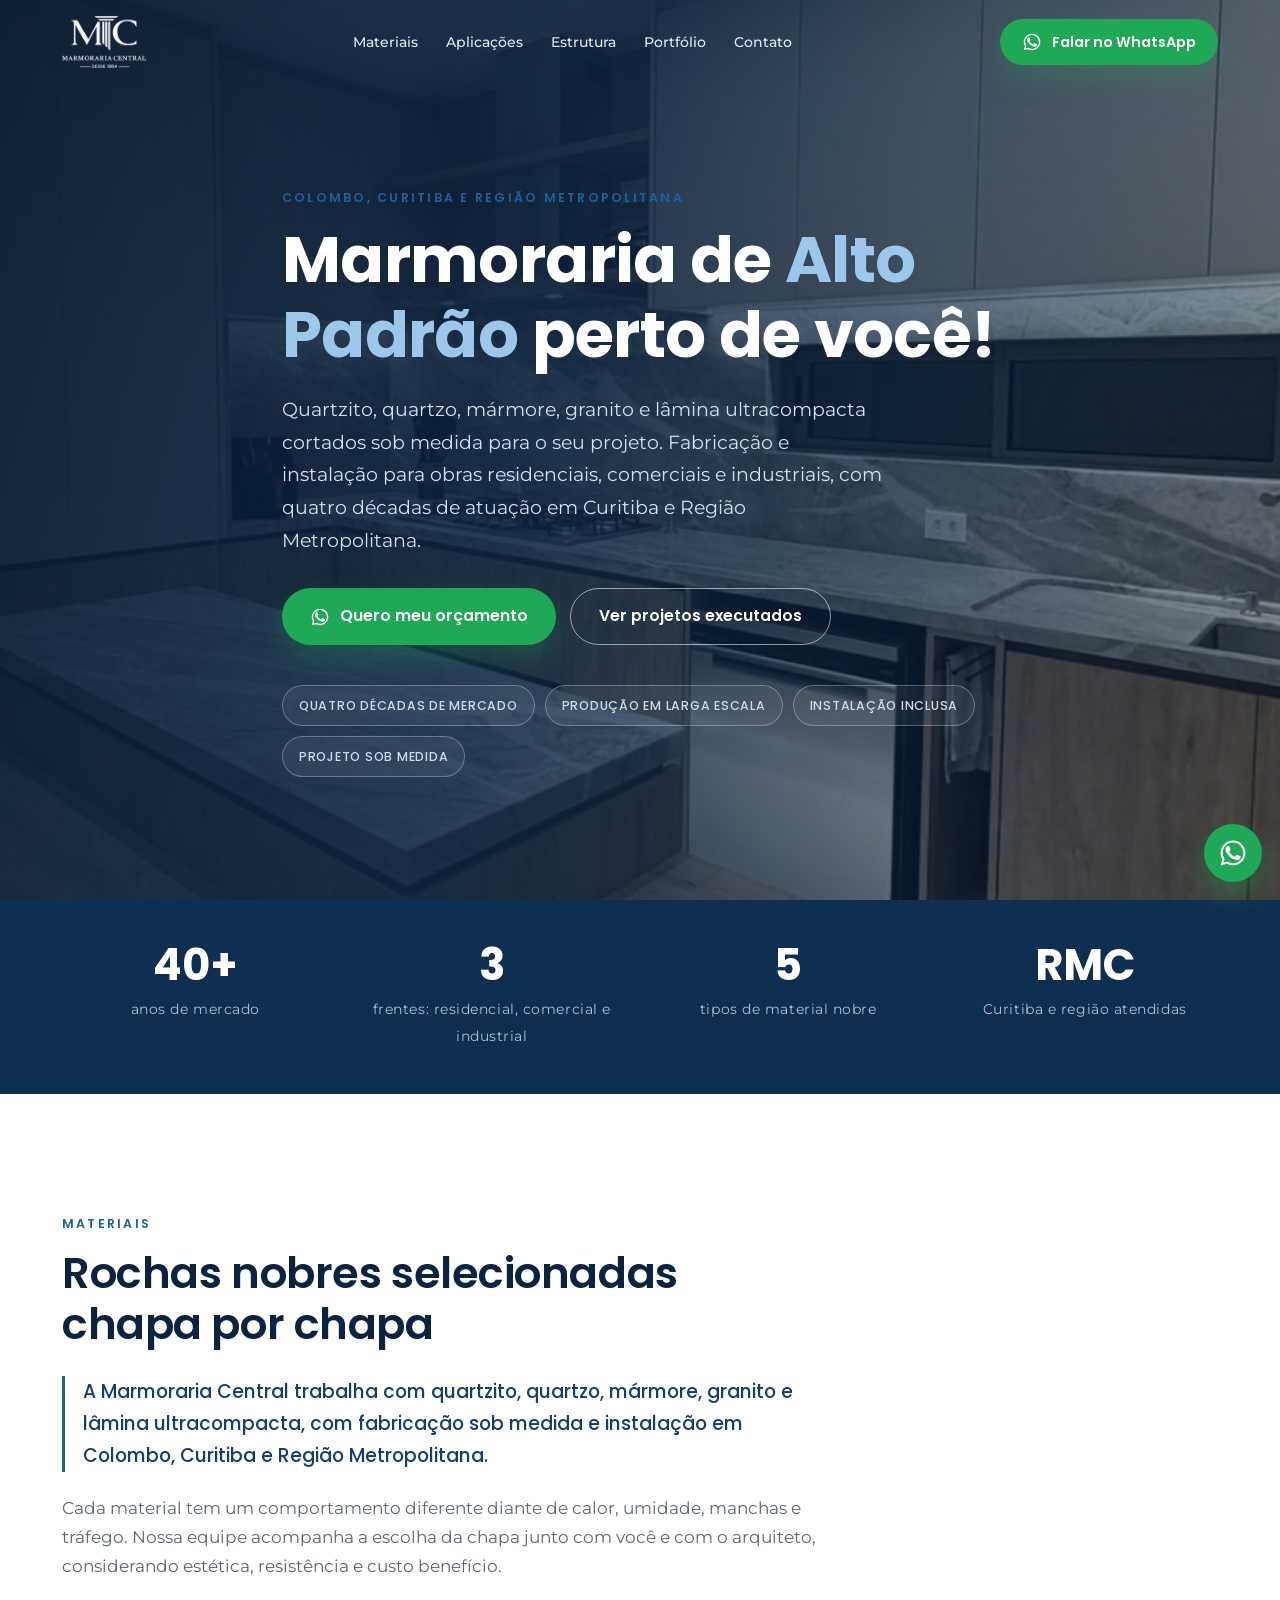
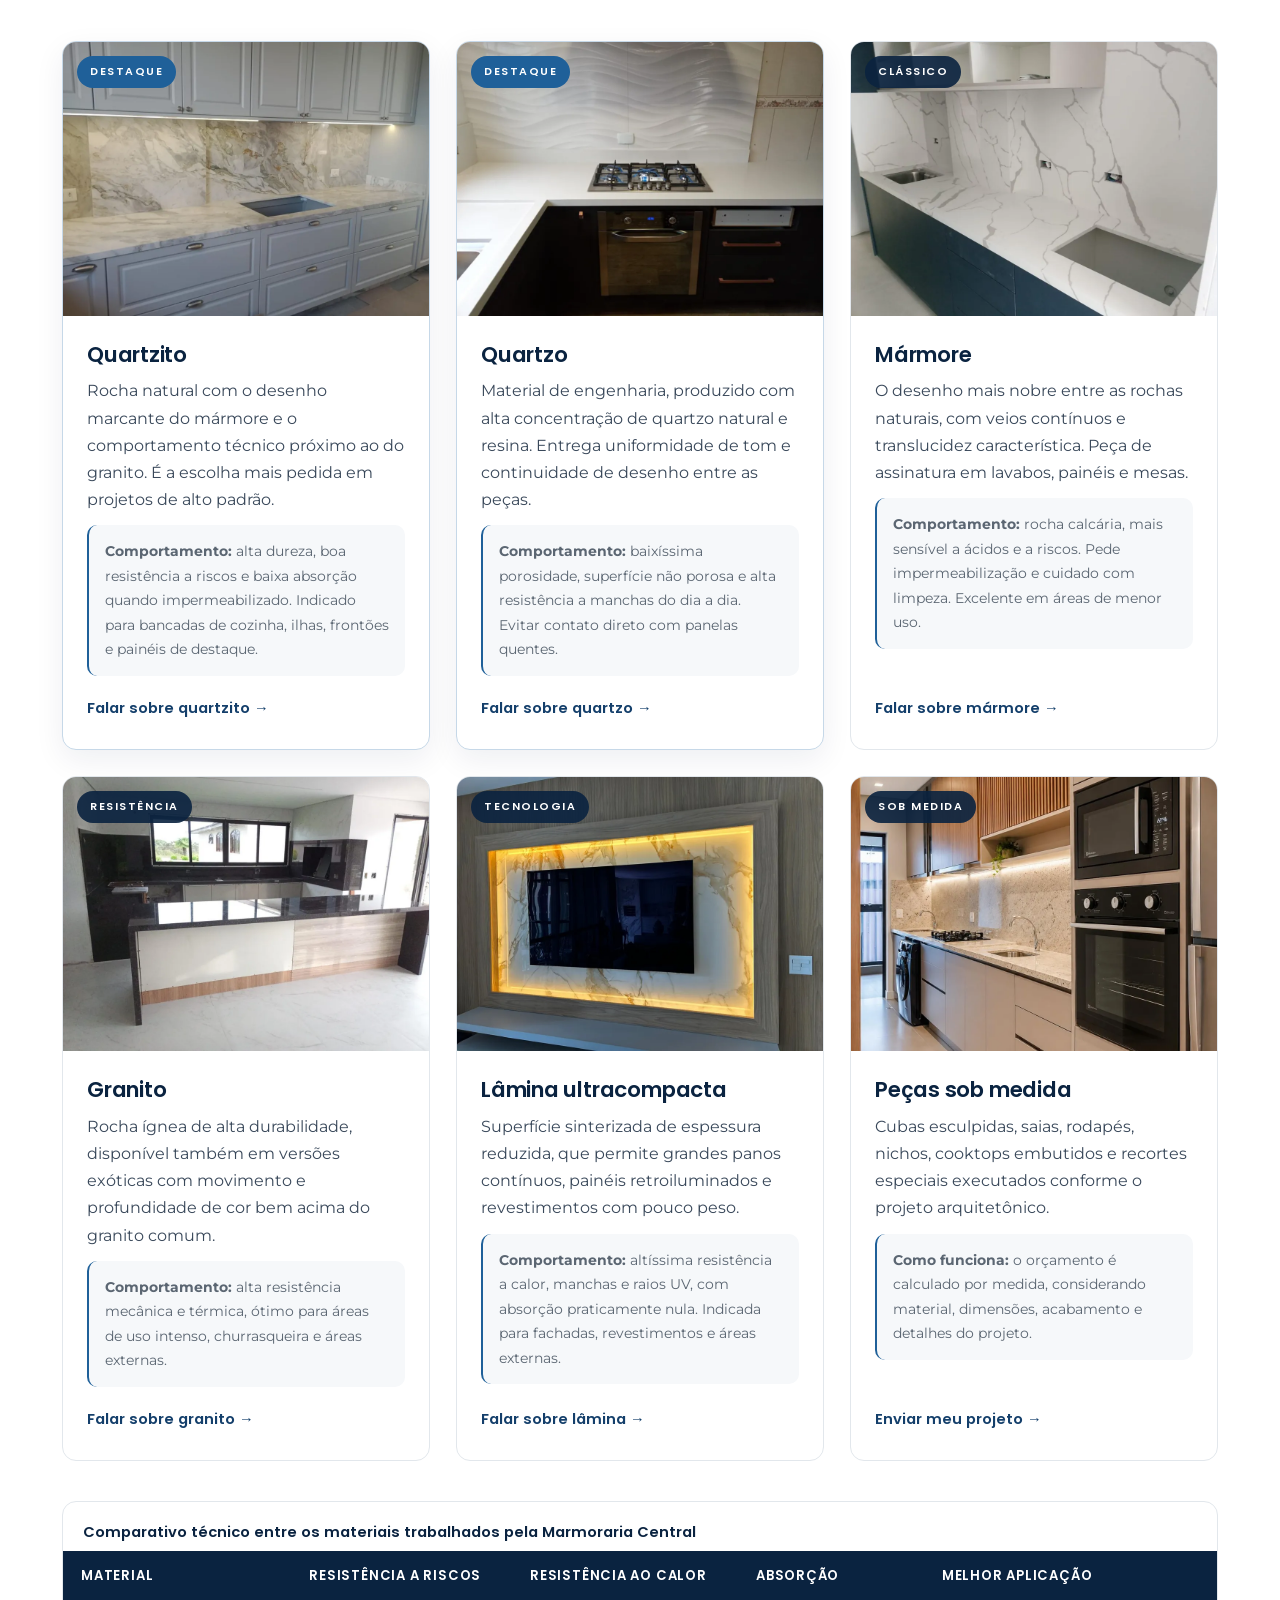
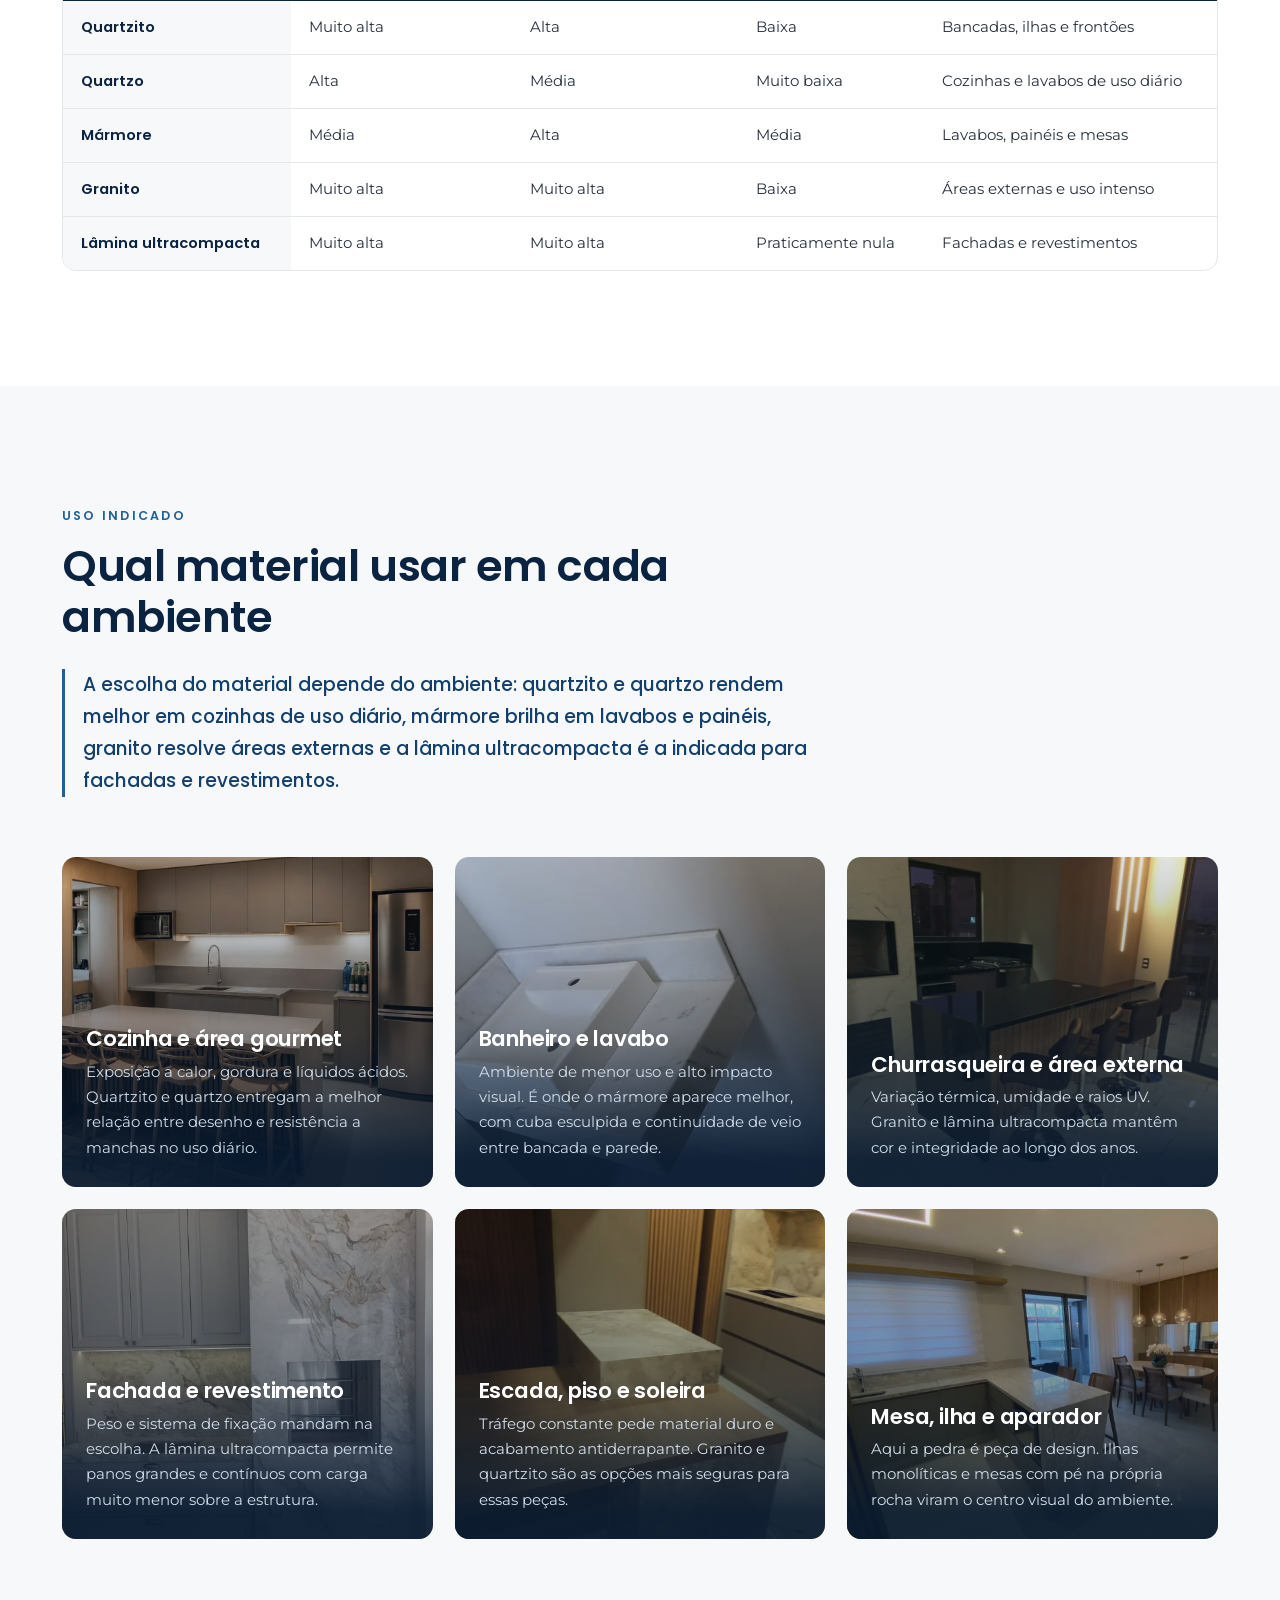
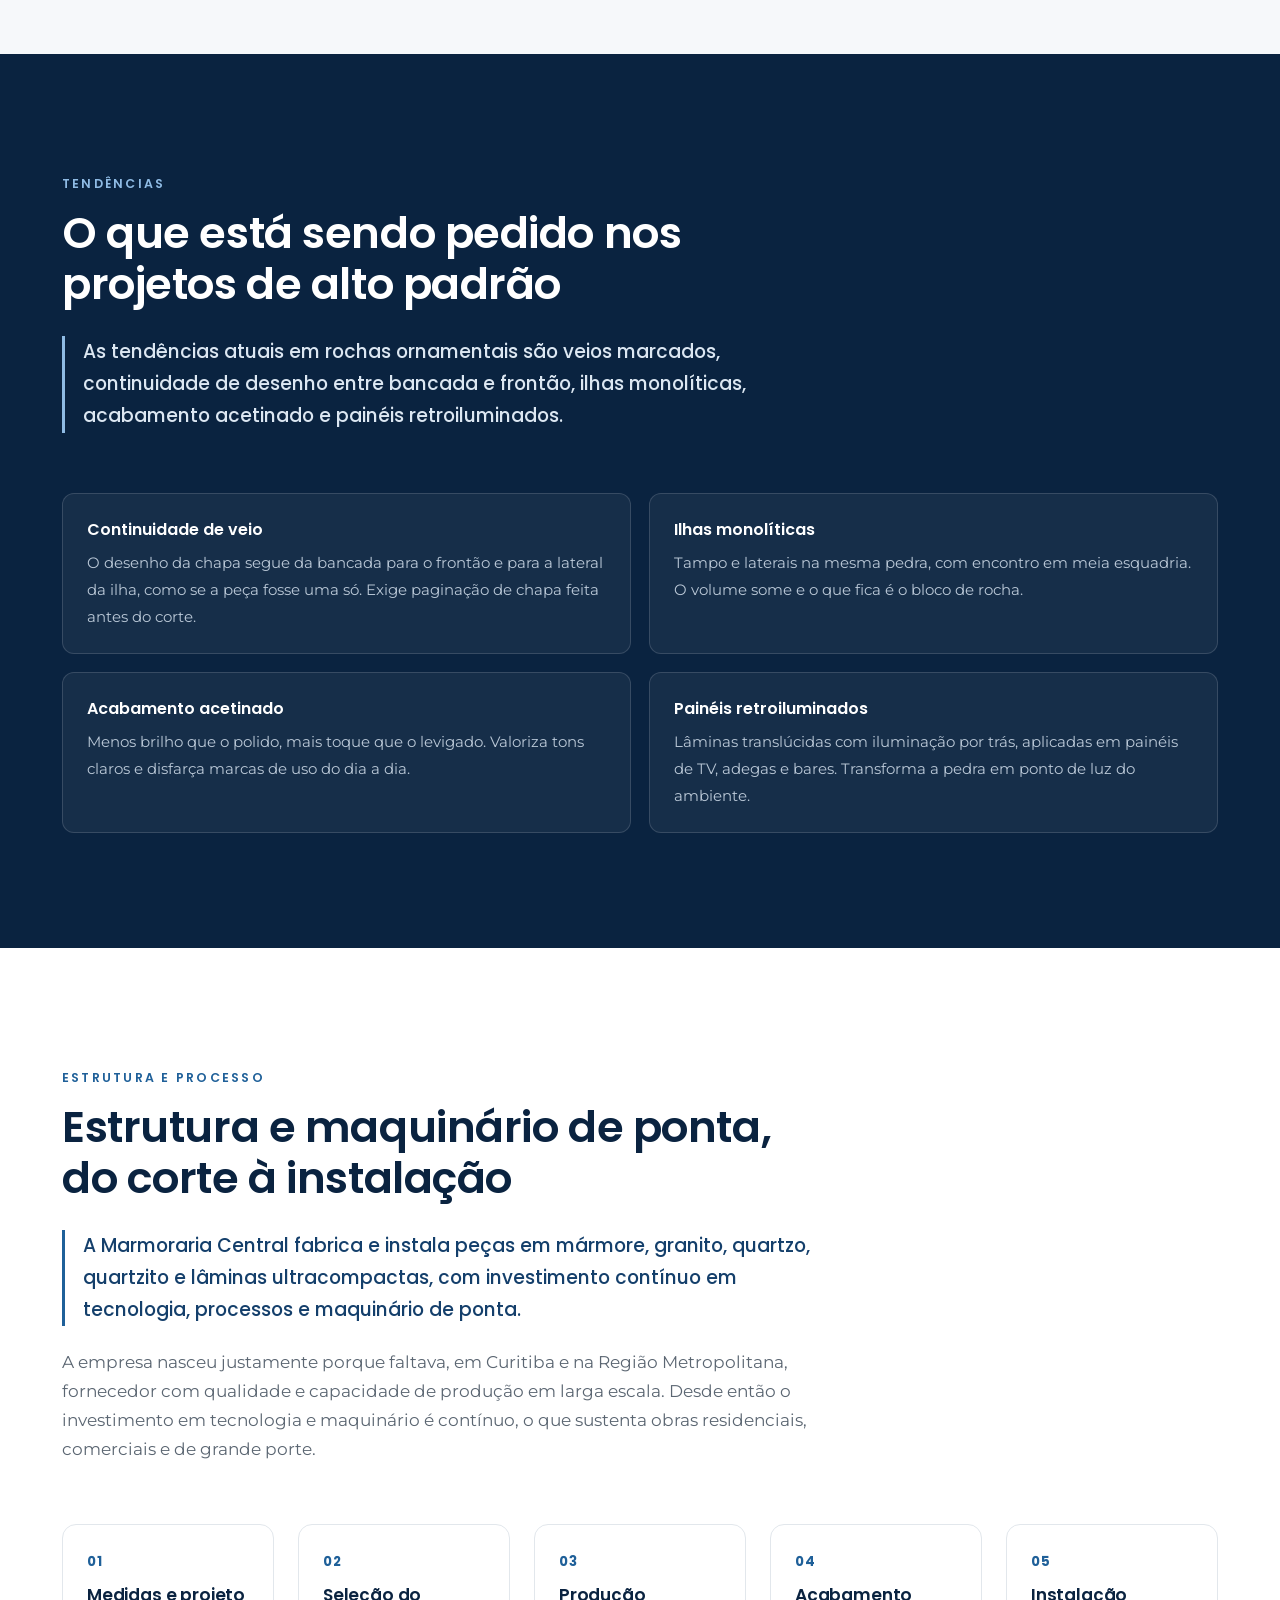
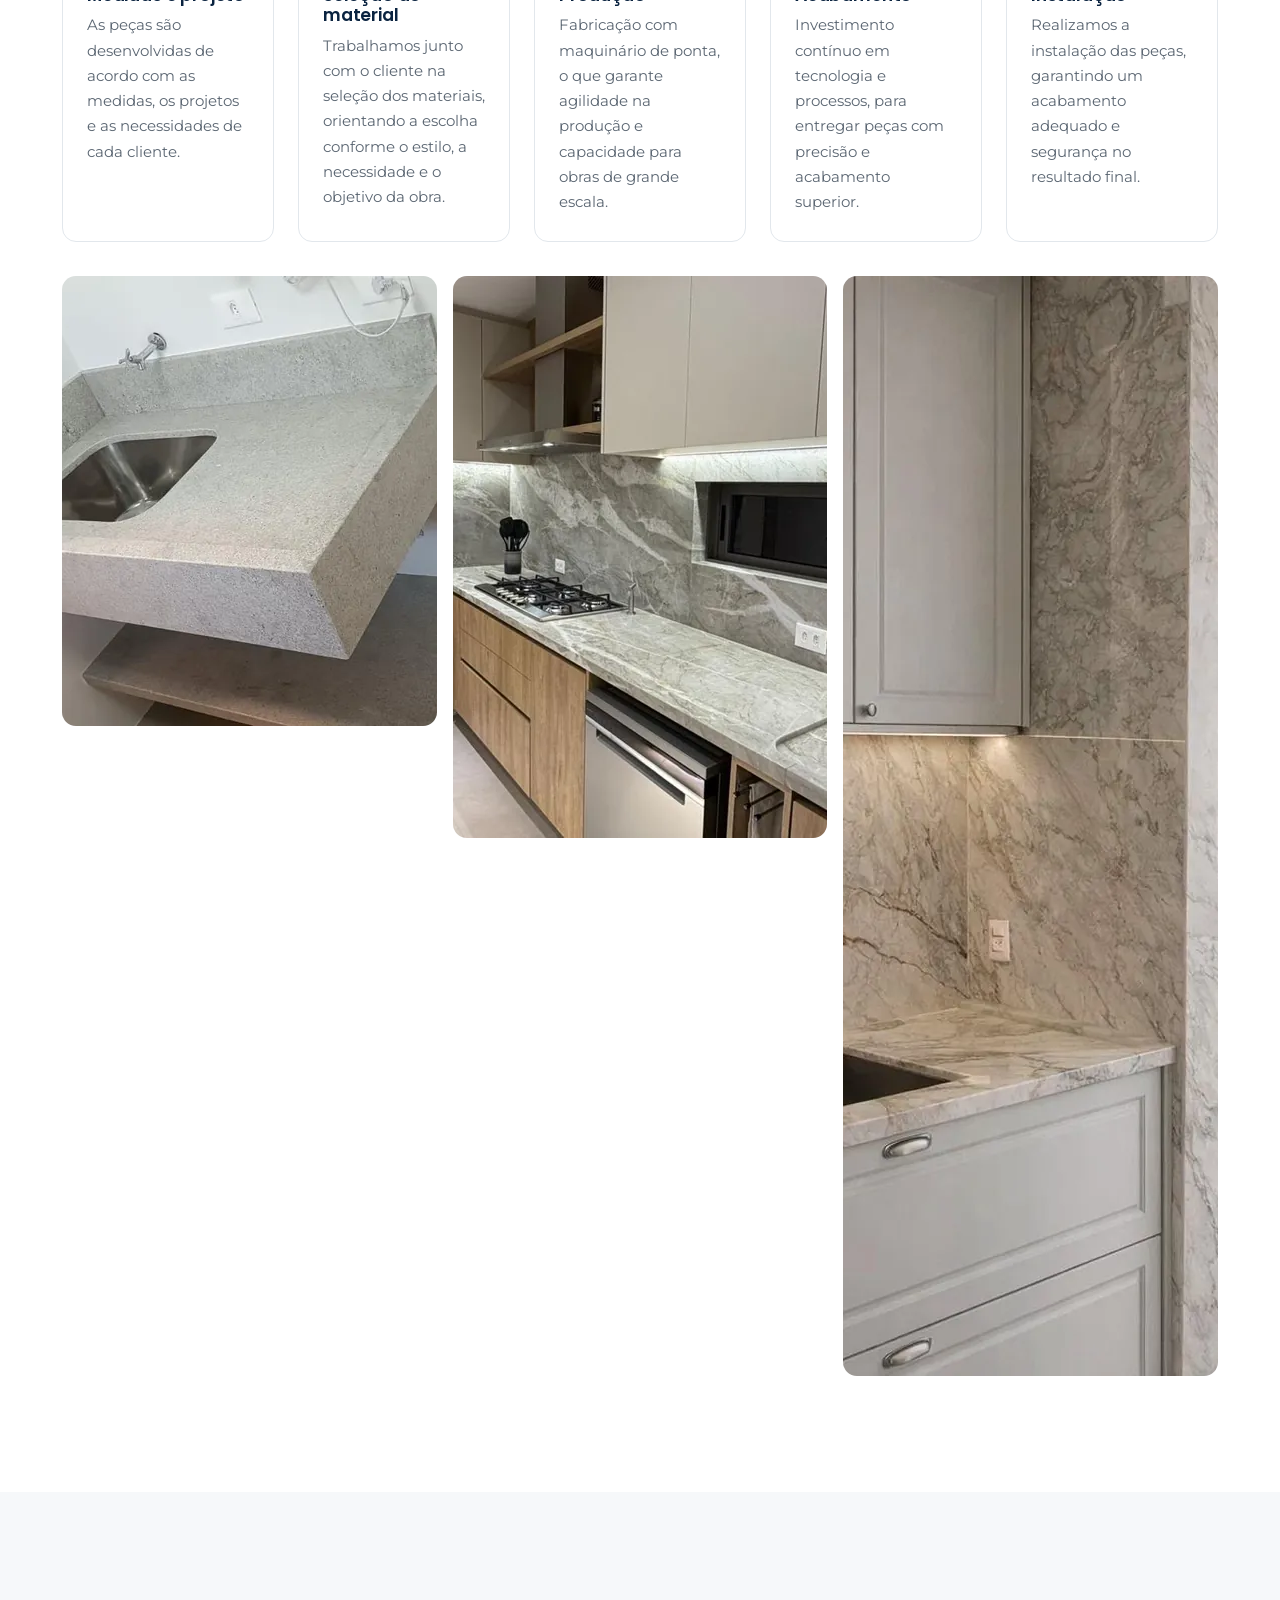
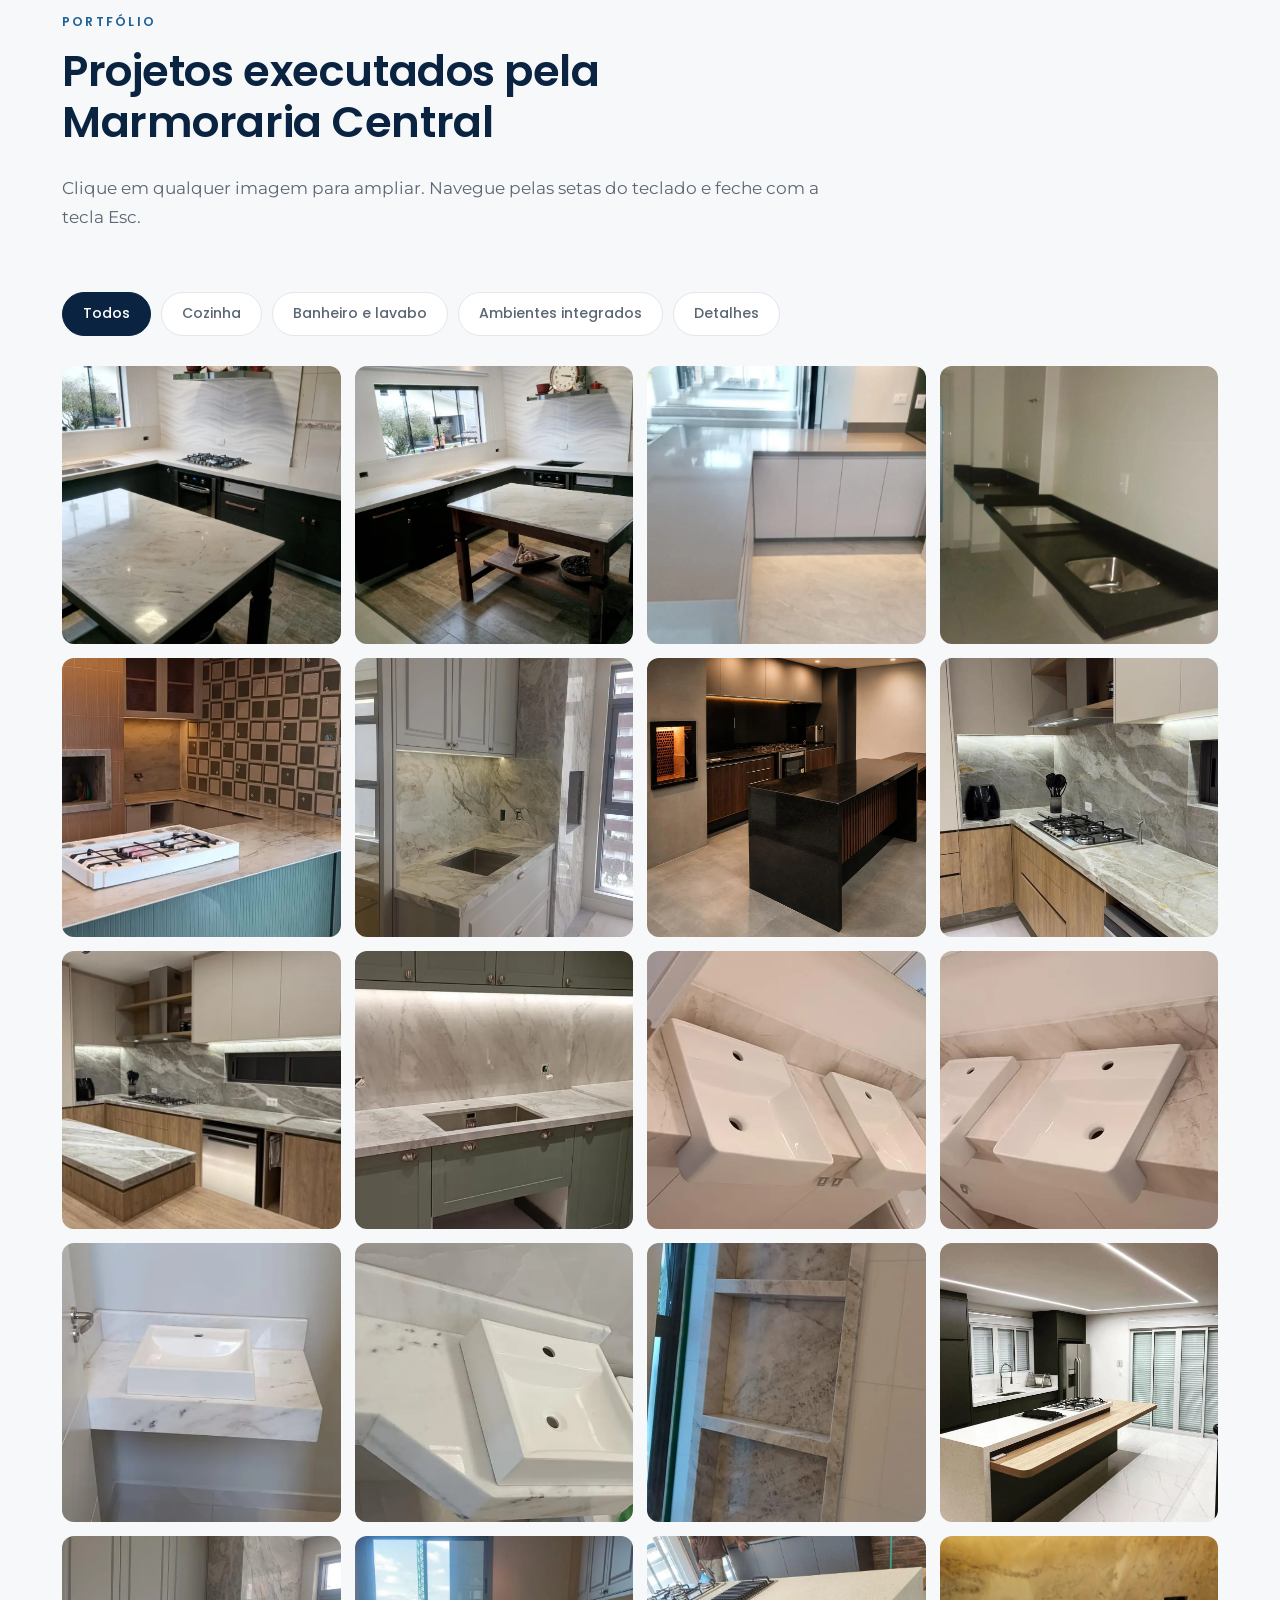
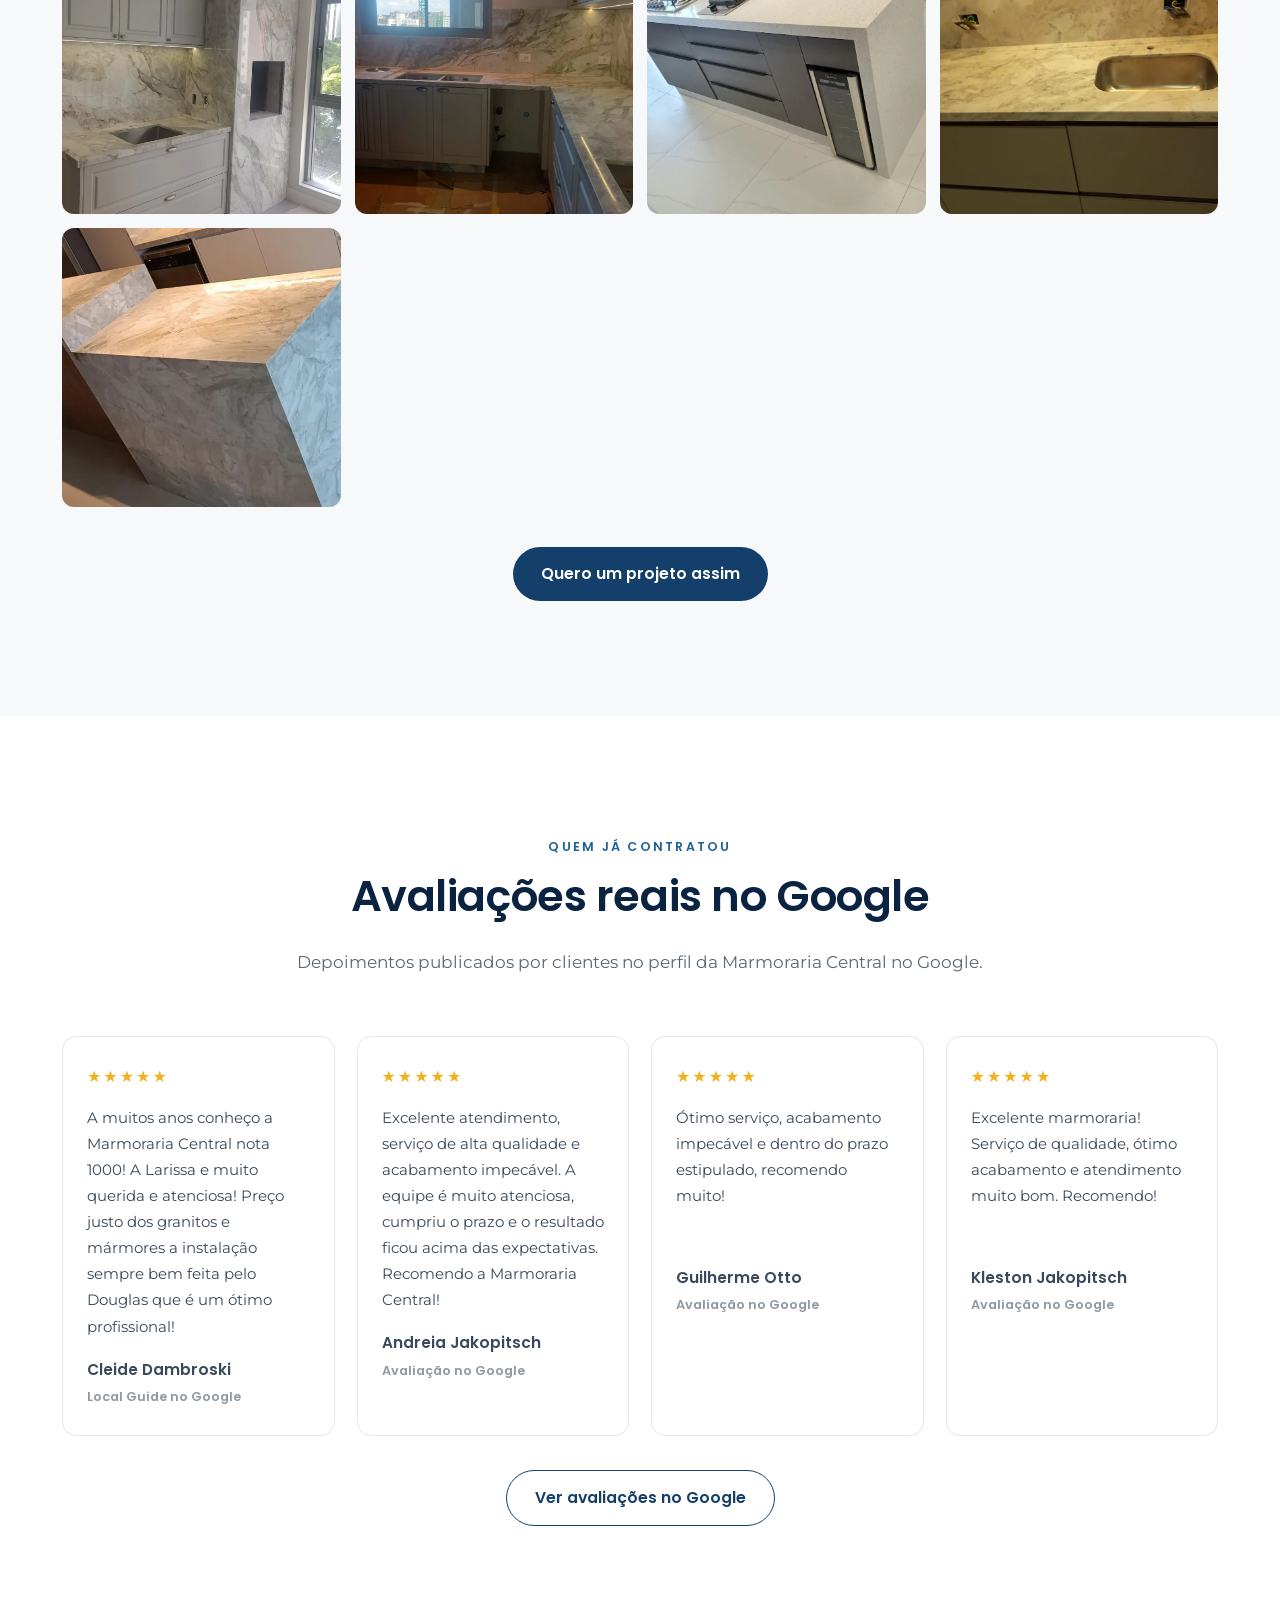
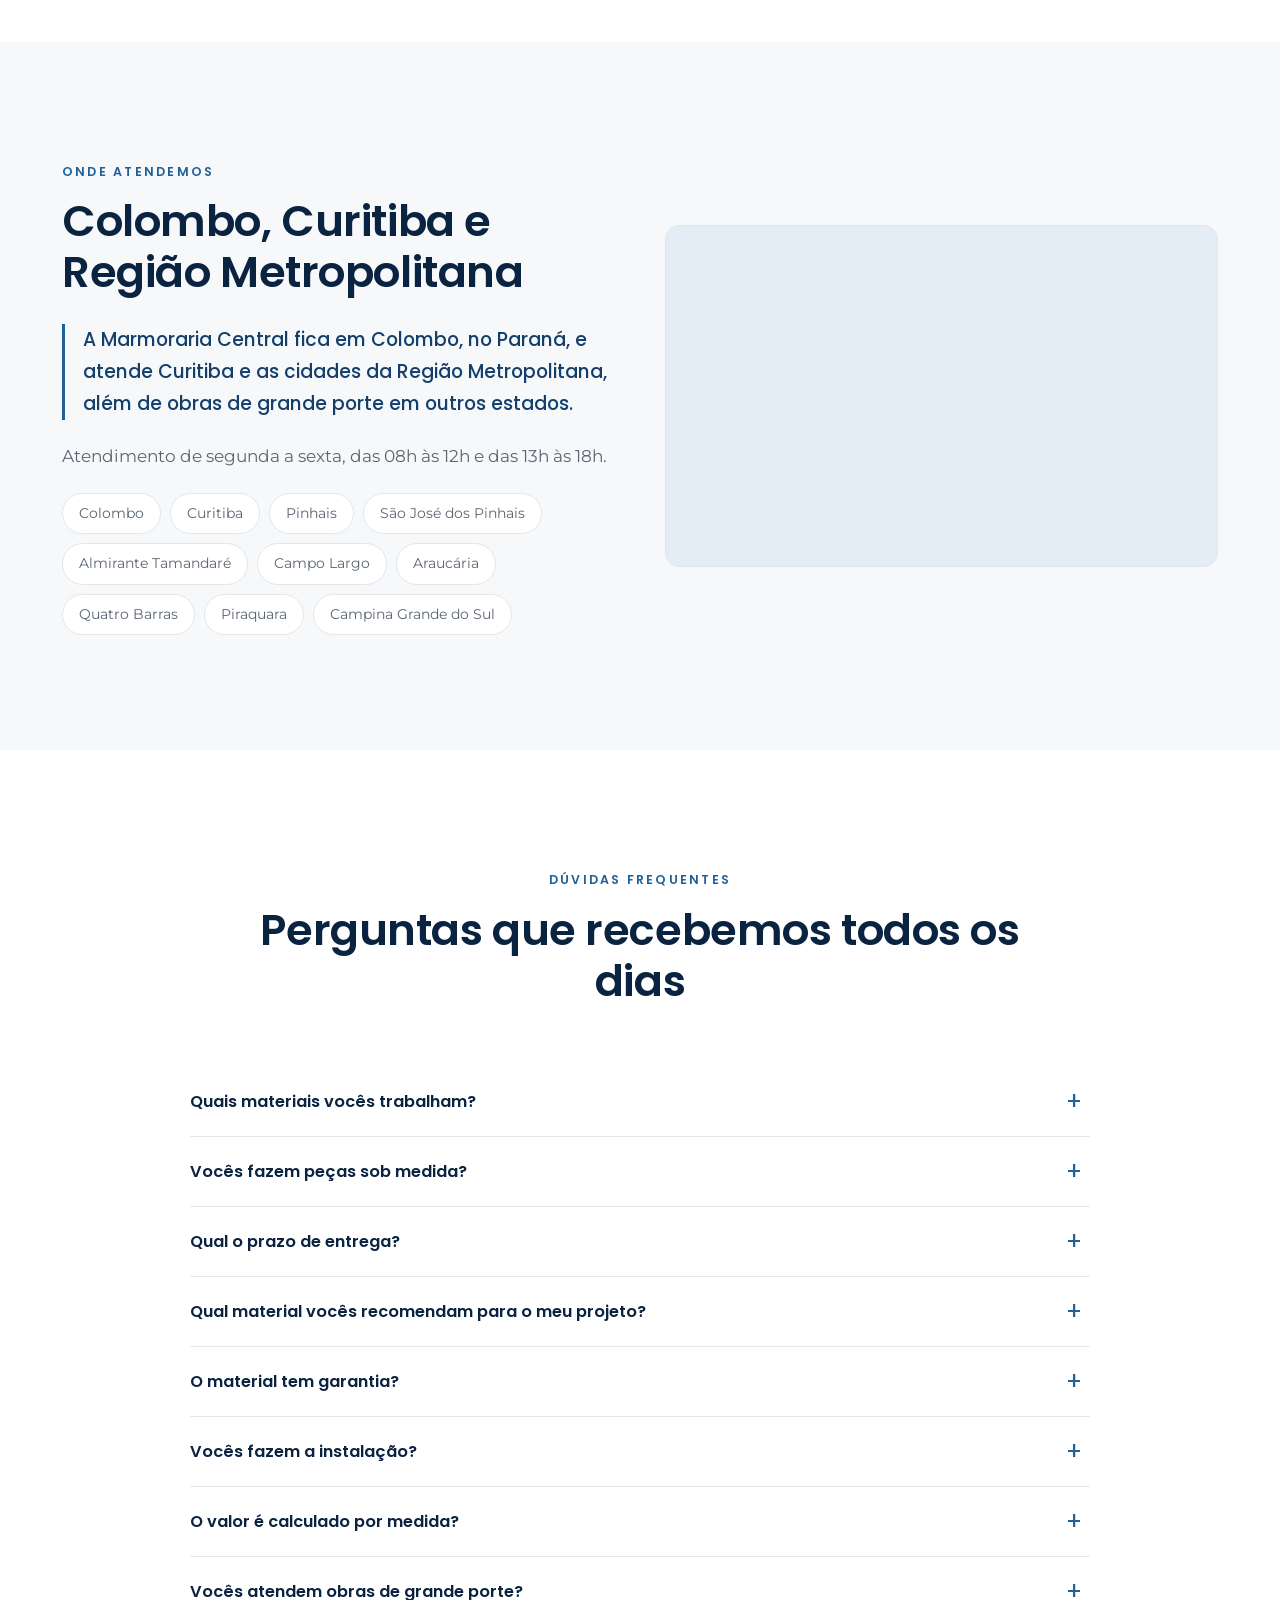
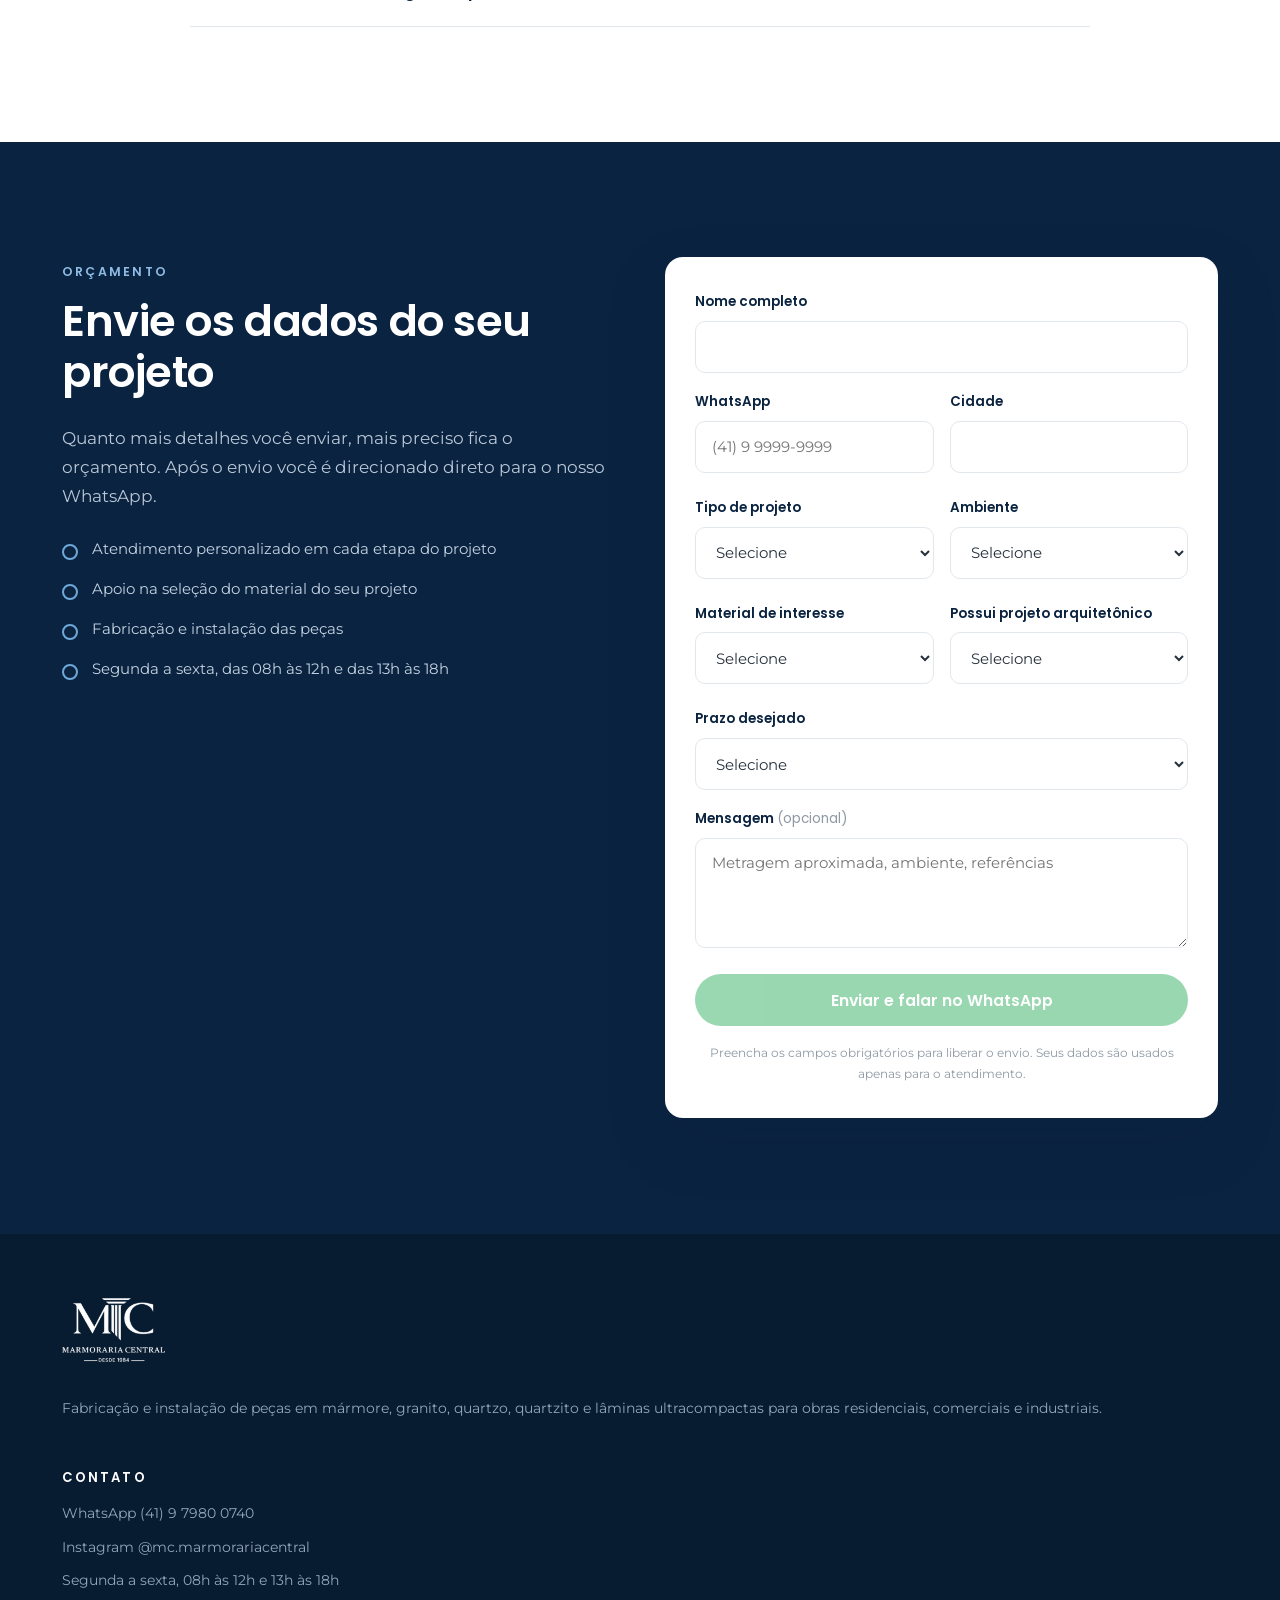
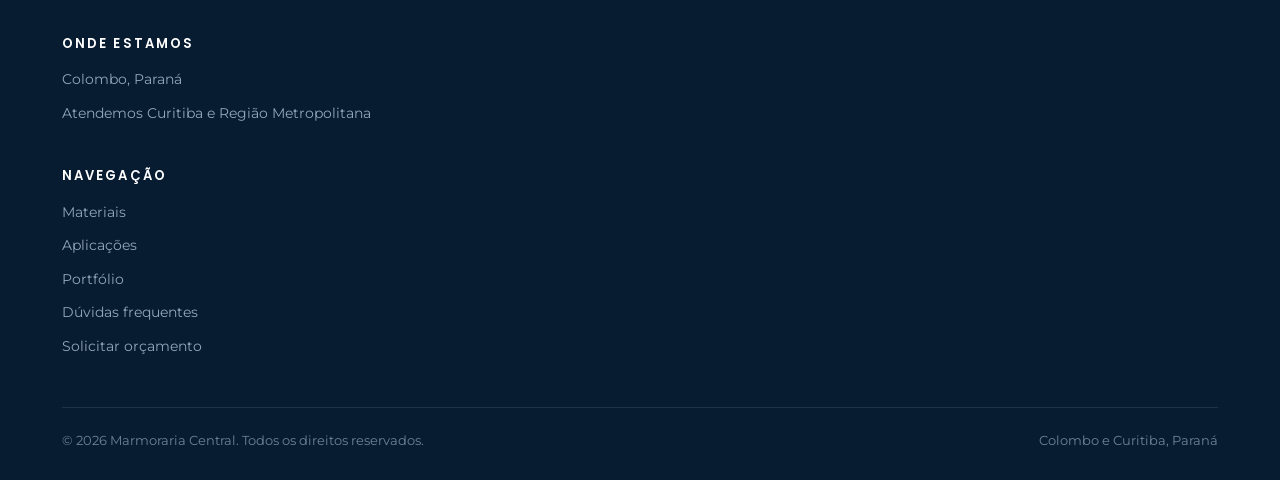
==== index.html @ b801562d "Add files via upload" ====
<!DOCTYPE html>
<html lang="pt-BR">
<head>
<meta charset="utf-8">
<meta name="viewport" content="width=device-width,initial-scale=1">
<title>Marmoraria de Alto Padrão em Curitiba e Colombo | Marmoraria Central</title>
<meta name="description" content="Marmoraria em Colombo e Curitiba com quatro décadas de mercado. Quartzito, quartzo, mármore, granito e lâmina ultracompacta sob medida, com fabricação e instalação.">
<meta name="robots" content="index,follow">
<link rel="canonical" href="https://www.marmorariacentral.com.br/">
<meta name="theme-color" content="#0A2340">

<meta property="og:type" content="website">
<meta property="og:locale" content="pt_BR">
<meta property="og:site_name" content="Marmoraria Central">
<meta property="og:title" content="Marmoraria de Alto Padrão em Curitiba e Colombo | Marmoraria Central">
<meta property="og:description" content="Quartzito, quartzo, mármore, granito e lâmina ultracompacta sob medida. Fabricação e instalação sob medida.">
<meta property="og:url" content="https://www.marmorariacentral.com.br/">
<meta property="og:image" content="https://www.marmorariacentral.com.br/img/hero.webp">
<meta name="twitter:card" content="summary_large_image">
<meta name="twitter:title" content="Marmoraria de Alto Padrão em Curitiba e Colombo">
<meta name="twitter:description" content="Quartzito, quartzo, mármore e lâmina ultracompacta sob medida. Em Colombo, atendendo Curitiba e toda a Região Metropolitana.">
<meta name="twitter:image" content="https://www.marmorariacentral.com.br/img/hero.webp">

<link rel="icon" href="favicon.ico" sizes="any">
<link rel="preconnect" href="https://fonts.googleapis.com">
<link rel="preconnect" href="https://fonts.gstatic.com" crossorigin>
<link href="https://fonts.googleapis.com/css2?family=Montserrat:wght@400;500;600&family=Poppins:wght@400;500;600;700&display=swap" rel="stylesheet">
<link rel="preload" as="image" href="img/hero.webp" fetchpriority="high">
<script>document.documentElement.className+=" js";</script>
<link rel="stylesheet" href="css/style.css">

<!-- Google Tag Manager | TROCAR GTM-XXXXXXX pelo container real -->
<script>(function(w,d,s,l,i){w[l]=w[l]||[];w[l].push({'gtm.start':new Date().getTime(),event:'gtm.js'});var f=d.getElementsByTagName(s)[0],j=d.createElement(s),dl=l!='dataLayer'?'&l='+l:'';j.async=true;j.src='https://www.googletagmanager.com/gtm.js?id='+i+dl;f.parentNode.insertBefore(j,f);})(window,document,'script','dataLayer','GTM-XXXXXXX');</script>
<!-- Fim Google Tag Manager -->
</head>
<body>
<!-- Google Tag Manager (noscript) -->
<noscript><iframe src="https://www.googletagmanager.com/ns.html?id=GTM-XXXXXXX" height="0" width="0" style="display:none;visibility:hidden" title="Google Tag Manager"></iframe></noscript>

<a class="pular" href="#conteudo">Pular para o conteúdo principal</a>

<!-- ================= HEADER ================= -->
<header class="topo" id="topo">
  <div class="container topo__int">
    <a class="marca" href="#topo" aria-label="Marmoraria Central, ir para o topo">
      <img src="img/logo-mc-branca.png" alt="Marmoraria Central" width="729" height="453" class="marca__logo">
    </a>
    <nav class="menu" aria-label="Navegação principal">
      <a href="#materiais">Materiais</a>
      <a href="#ambientes">Aplicações</a>
      <a href="#estrutura">Estrutura</a>
      <a href="#portfolio">Portfólio</a>
      <a href="#orcamento">Contato</a>
    </nav>
    <a class="btn btn--zap topo__zap" href="https://wa.me/554197980740?text=Ol%C3%A1%2C%20vim%20do%20Google%20e%20quero%20falar%20sobre%20um%20projeto." data-zap="header" target="_blank" rel="noopener">
      <svg viewBox="0 0 24 24" fill="currentColor" aria-hidden="true"><path d="M17.47 14.38c-.3-.15-1.75-.86-2.02-.96-.27-.1-.47-.15-.67.15-.2.3-.77.96-.94 1.16-.17.2-.35.22-.64.07-.3-.15-1.25-.46-2.38-1.47-.88-.78-1.47-1.75-1.65-2.05-.17-.3-.02-.46.13-.6.13-.13.3-.35.45-.52.15-.17.2-.3.3-.5.1-.2.05-.37-.02-.52-.08-.15-.67-1.6-.92-2.2-.24-.58-.49-.5-.67-.51h-.57c-.2 0-.52.07-.79.37-.27.3-1.04 1.01-1.04 2.47s1.06 2.86 1.21 3.06c.15.2 2.1 3.2 5.08 4.49.71.3 1.26.49 1.69.63.71.22 1.36.19 1.87.12.57-.09 1.75-.72 2-1.41.25-.69.25-1.28.17-1.41-.07-.13-.27-.2-.57-.35zM12.04 2C6.58 2 2.13 6.45 2.13 11.91c0 1.75.46 3.45 1.32 4.95L2 22l5.28-1.38a9.9 9.9 0 0 0 4.76 1.21h.01c5.46 0 9.91-4.45 9.91-9.91 0-2.65-1.03-5.14-2.9-7.01A9.83 9.83 0 0 0 12.04 2zm0 18.16h-.01a8.2 8.2 0 0 1-4.19-1.15l-.3-.18-3.13.82.83-3.05-.2-.31a8.15 8.15 0 0 1-1.25-4.38c0-4.53 3.7-8.23 8.25-8.23 2.2 0 4.27.86 5.83 2.42a8.19 8.19 0 0 1 2.41 5.82c0 4.54-3.7 8.24-8.24 8.24z"/></svg>
      Falar no WhatsApp
    </a>
    <button class="abre-menu" type="button" aria-label="Abrir menu" aria-expanded="false" aria-controls="menu-mobile"><span></span></button>
  </div>
</header>

<div class="menu-mobile" id="menu-mobile" aria-hidden="true">
  <button class="fecha-menu" type="button" aria-label="Fechar menu">&times;</button>
  <img src="img/logo-mc-branca.png" alt="" width="729" height="453" class="menu-mobile__logo" aria-hidden="true">
  <a href="#materiais">Materiais</a>
  <a href="#ambientes">Aplicações</a>
  <a href="#estrutura">Estrutura</a>
  <a href="#portfolio">Portfólio</a>
  <a href="#avaliacoes">Avaliações</a>
  <a href="#orcamento">Solicitar orçamento</a>
</div>

<main id="conteudo">

<!-- ================= HERO ================= -->
<section class="hero" aria-labelledby="titulo-hero">
  <div class="hero__fundo" data-parallax>
    <img src="img/hero.webp" alt="Cozinha de alto padrão com ilha e frontão em quartzito de veios acinzentados executados pela Marmoraria Central" width="1800" height="1012" fetchpriority="high">
  </div>
  <div class="container hero__int" data-hero>
    <p class="olho">Colombo, Curitiba e Região Metropolitana</p>
    <h1 id="titulo-hero">Marmoraria de <em>Alto Padrão</em> perto de você!</h1>
    <p class="hero__sub">Quartzito, quartzo, mármore, granito e lâmina ultracompacta cortados sob medida para o seu projeto. Fabricação e instalação para obras residenciais, comerciais e industriais, com quatro décadas de atuação em Curitiba e Região Metropolitana.</p>
    <div class="hero__acoes">
      <a class="btn btn--zap" href="https://wa.me/554197980740?text=Ol%C3%A1%2C%20vim%20do%20Google%20e%20quero%20um%20or%C3%A7amento%20de%20bancada." data-zap="hero" target="_blank" rel="noopener">
        <svg viewBox="0 0 24 24" fill="currentColor" aria-hidden="true"><path d="M17.47 14.38c-.3-.15-1.75-.86-2.02-.96-.27-.1-.47-.15-.67.15-.2.3-.77.96-.94 1.16-.17.2-.35.22-.64.07-.3-.15-1.25-.46-2.38-1.47-.88-.78-1.47-1.75-1.65-2.05-.17-.3-.02-.46.13-.6.13-.13.3-.35.45-.52.15-.17.2-.3.3-.5.1-.2.05-.37-.02-.52-.08-.15-.67-1.6-.92-2.2-.24-.58-.49-.5-.67-.51h-.57c-.2 0-.52.07-.79.37-.27.3-1.04 1.01-1.04 2.47s1.06 2.86 1.21 3.06c.15.2 2.1 3.2 5.08 4.49.71.3 1.26.49 1.69.63.71.22 1.36.19 1.87.12.57-.09 1.75-.72 2-1.41.25-.69.25-1.28.17-1.41-.07-.13-.27-.2-.57-.35zM12.04 2C6.58 2 2.13 6.45 2.13 11.91c0 1.75.46 3.45 1.32 4.95L2 22l5.28-1.38a9.9 9.9 0 0 0 4.76 1.21h.01c5.46 0 9.91-4.45 9.91-9.91 0-2.65-1.03-5.14-2.9-7.01A9.83 9.83 0 0 0 12.04 2zm0 18.16h-.01a8.2 8.2 0 0 1-4.19-1.15l-.3-.18-3.13.82.83-3.05-.2-.31a8.15 8.15 0 0 1-1.25-4.38c0-4.53 3.7-8.23 8.25-8.23 2.2 0 4.27.86 5.83 2.42a8.19 8.19 0 0 1 2.41 5.82c0 4.54-3.7 8.24-8.24 8.24z"/></svg>
        Quero meu orçamento
      </a>
      <a class="btn btn--linha" href="#portfolio">Ver projetos executados</a>
    </div>
    <ul class="selos">
      <li>Quatro décadas de mercado</li>
      <li>Produção em larga escala</li>
      <li>Instalação inclusa</li>
      <li>Projeto sob medida</li>
    </ul>
  </div>
</section>

<!-- ================= CREDIBILIDADE ================= -->
<section class="credibilidade" aria-label="Números da Marmoraria Central">
  <div class="container">
    <div class="credibilidade__grade">
      <div class="anim anim--zoom"><span class="cred__num" data-conta="40" data-sufixo="+">0</span><span class="cred__txt">anos de mercado</span></div>
      <div class="anim anim-2"><span class="cred__num">3</span><span class="cred__txt">frentes: residencial, comercial e industrial</span></div>
      <div class="anim anim-3"><span class="cred__num" data-conta="5">0</span><span class="cred__txt">tipos de material nobre</span></div>
      <div class="anim anim-4"><span class="cred__num">RMC</span><span class="cred__txt">Curitiba e região atendidas</span></div>
    </div>
  </div>
</section>

<!-- ================= MATERIAIS ================= -->
<section class="secao" id="materiais" aria-labelledby="t-materiais">
  <div class="container">
    <div class="cabecalho-secao anim">
      <p class="olho">Materiais</p>
      <h2 id="t-materiais">Rochas nobres selecionadas chapa por chapa</h2>
      <p class="resposta">A Marmoraria Central trabalha com quartzito, quartzo, mármore, granito e lâmina ultracompacta, com fabricação sob medida e instalação em Colombo, Curitiba e Região Metropolitana.</p>
      <p class="lead">Cada material tem um comportamento diferente diante de calor, umidade, manchas e tráfego. Nossa equipe acompanha a escolha da chapa junto com você e com o arquiteto, considerando estética, resistência e custo benefício.</p>
    </div>

    <div class="materiais">
      <article class="material material--destaque anim anim--baixo">
        <div class="material__foto">
          <img src="img/mat-quartzito.webp" alt="Bancada e frontão de cozinha em quartzito claro com veios dourados instalados sobre armários cinza" width="1000" height="752" loading="lazy">
          <span class="material__tag">Destaque</span>
        </div>
        <div class="material__corpo">
          <h3>Quartzito</h3>
          <p class="material__estetica">Rocha natural com o desenho marcante do mármore e o comportamento técnico próximo ao do granito. É a escolha mais pedida em projetos de alto padrão.</p>
          <p class="material__tec"><strong>Comportamento:</strong> alta dureza, boa resistência a riscos e baixa absorção quando impermeabilizado. Indicado para bancadas de cozinha, ilhas, frontões e painéis de destaque.</p>
          <a class="material__cta" href="https://wa.me/554197980740?text=Ol%C3%A1%2C%20quero%20falar%20sobre%20quartzito." data-zap="material-quartzito" target="_blank" rel="noopener">Falar sobre quartzito &rarr;</a>
        </div>
      </article>

      <article class="material material--destaque anim anim-2">
        <div class="material__foto">
          <img src="img/mat-quartzo.webp" alt="Bancada em quartzo branco em formato de L com recorte para cooktop" width="1000" height="750" loading="lazy">
          <span class="material__tag">Destaque</span>
        </div>
        <div class="material__corpo">
          <h3>Quartzo</h3>
          <p class="material__estetica">Material de engenharia, produzido com alta concentração de quartzo natural e resina. Entrega uniformidade de tom e continuidade de desenho entre as peças.</p>
          <p class="material__tec"><strong>Comportamento:</strong> baixíssima porosidade, superfície não porosa e alta resistência a manchas do dia a dia. Evitar contato direto com panelas quentes.</p>
          <a class="material__cta" href="https://wa.me/554197980740?text=Ol%C3%A1%2C%20quero%20falar%20sobre%20quartzo." data-zap="material-quartzo" target="_blank" rel="noopener">Falar sobre quartzo &rarr;</a>
        </div>
      </article>

      <article class="material anim anim-3">
        <div class="material__foto">
          <img src="img/mat-marmore.webp" alt="Frontão de cozinha em mármore branco com veios acinzentados marcados" width="1000" height="750" loading="lazy">
          <span class="material__tag">Clássico</span>
        </div>
        <div class="material__corpo">
          <h3>Mármore</h3>
          <p class="material__estetica">O desenho mais nobre entre as rochas naturais, com veios contínuos e translucidez característica. Peça de assinatura em lavabos, painéis e mesas.</p>
          <p class="material__tec"><strong>Comportamento:</strong> rocha calcária, mais sensível a ácidos e a riscos. Pede impermeabilização e cuidado com limpeza. Excelente em áreas de menor uso.</p>
          <a class="material__cta" href="https://wa.me/554197980740?text=Ol%C3%A1%2C%20quero%20falar%20sobre%20m%C3%A1rmore." data-zap="material-marmore" target="_blank" rel="noopener">Falar sobre mármore &rarr;</a>
        </div>
      </article>

      <article class="material anim">
        <div class="material__foto">
          <img src="img/mat-granito.webp" alt="Ilha de cozinha em granito preto polido com frontão em pedra e marcenaria clara" width="1000" height="750" loading="lazy">
          <span class="material__tag">Resistência</span>
        </div>
        <div class="material__corpo">
          <h3>Granito</h3>
          <p class="material__estetica">Rocha ígnea de alta durabilidade, disponível também em versões exóticas com movimento e profundidade de cor bem acima do granito comum.</p>
          <p class="material__tec"><strong>Comportamento:</strong> alta resistência mecânica e térmica, ótimo para áreas de uso intenso, churrasqueira e áreas externas.</p>
          <a class="material__cta" href="https://wa.me/554197980740?text=Ol%C3%A1%2C%20quero%20falar%20sobre%20granito." data-zap="material-granito" target="_blank" rel="noopener">Falar sobre granito &rarr;</a>
        </div>
      </article>

      <article class="material anim anim-2">
        <div class="material__foto">
          <img src="img/mat-ultracompacta.webp" alt="Painel de parede em lâmina de pedra retroiluminada emoldurada em madeira" width="1000" height="750" loading="lazy">
          <span class="material__tag">Tecnologia</span>
        </div>
        <div class="material__corpo">
          <h3>Lâmina ultracompacta</h3>
          <p class="material__estetica">Superfície sinterizada de espessura reduzida, que permite grandes panos contínuos, painéis retroiluminados e revestimentos com pouco peso.</p>
          <p class="material__tec"><strong>Comportamento:</strong> altíssima resistência a calor, manchas e raios UV, com absorção praticamente nula. Indicada para fachadas, revestimentos e áreas externas.</p>
          <a class="material__cta" href="https://wa.me/554197980740?text=Ol%C3%A1%2C%20quero%20falar%20sobre%20l%C3%A2mina%20ultracompacta." data-zap="material-ultracompacta" target="_blank" rel="noopener">Falar sobre lâmina &rarr;</a>
        </div>
      </article>

      <article class="material anim anim-3">
        <div class="material__foto">
          <img src="img/mat-sobmedida.webp" alt="Cozinha com bancada em pedra clara e recortes sob medida para cooktop e cuba" width="1000" height="1250" loading="lazy">
          <span class="material__tag">Sob medida</span>
        </div>
        <div class="material__corpo">
          <h3>Peças sob medida</h3>
          <p class="material__estetica">Cubas esculpidas, saias, rodapés, nichos, cooktops embutidos e recortes especiais executados conforme o projeto arquitetônico.</p>
          <p class="material__tec"><strong>Como funciona:</strong> o orçamento é calculado por medida, considerando material, dimensões, acabamento e detalhes do projeto.</p>
          <a class="material__cta" href="#orcamento">Enviar meu projeto &rarr;</a>
        </div>
      </article>
    </div>

    <div class="tabela-wrap anim" style="margin-top:40px">
      <table class="comparativo">
        <caption>Comparativo técnico entre os materiais trabalhados pela Marmoraria Central</caption>
        <thead>
          <tr>
            <th scope="col">Material</th>
            <th scope="col">Resistência a riscos</th>
            <th scope="col">Resistência ao calor</th>
            <th scope="col">Absorção</th>
            <th scope="col">Melhor aplicação</th>
          </tr>
        </thead>
        <tbody>
          <tr><th scope="row">Quartzito</th><td>Muito alta</td><td>Alta</td><td>Baixa</td><td>Bancadas, ilhas e frontões</td></tr>
          <tr><th scope="row">Quartzo</th><td>Alta</td><td>Média</td><td>Muito baixa</td><td>Cozinhas e lavabos de uso diário</td></tr>
          <tr><th scope="row">Mármore</th><td>Média</td><td>Alta</td><td>Média</td><td>Lavabos, painéis e mesas</td></tr>
          <tr><th scope="row">Granito</th><td>Muito alta</td><td>Muito alta</td><td>Baixa</td><td>Áreas externas e uso intenso</td></tr>
          <tr><th scope="row">Lâmina ultracompacta</th><td>Muito alta</td><td>Muito alta</td><td>Praticamente nula</td><td>Fachadas e revestimentos</td></tr>
        </tbody>
      </table>
    </div>
  </div>
</section>

<!-- ================= AMBIENTES ================= -->
<section class="secao secao--off" id="ambientes" aria-labelledby="t-ambientes">
  <div class="container">
    <div class="cabecalho-secao anim">
      <p class="olho">Uso indicado</p>
      <h2 id="t-ambientes">Qual material usar em cada ambiente</h2>
      <p class="resposta">A escolha do material depende do ambiente: quartzito e quartzo rendem melhor em cozinhas de uso diário, mármore brilha em lavabos e painéis, granito resolve áreas externas e a lâmina ultracompacta é a indicada para fachadas e revestimentos.</p>
    </div>

    <div class="ambientes">
      <article class="ambiente anim anim--zoom">
        <img src="img/amb-cozinha.webp" alt="Cozinha ampla com ilha em pedra clara, bancos altos e bancada de apoio ao fundo" width="1000" height="1250" loading="lazy">
        <div class="ambiente__txt">
          <h3>Cozinha e área gourmet</h3>
          <p>Exposição a calor, gordura e líquidos ácidos. Quartzito e quartzo entregam a melhor relação entre desenho e resistência a manchas no uso diário.</p>
        </div>
      </article>
      <article class="ambiente anim anim-2">
        <img src="img/amb-banheiro.webp" alt="Bancada de banheiro em mármore branco com cuba esculpida na própria pedra" width="1000" height="450" loading="lazy">
        <div class="ambiente__txt">
          <h3>Banheiro e lavabo</h3>
          <p>Ambiente de menor uso e alto impacto visual. É onde o mármore aparece melhor, com cuba esculpida e continuidade de veio entre bancada e parede.</p>
        </div>
      </article>
      <article class="ambiente anim anim-3">
        <img src="img/amb-gourmet.webp" alt="Balcão bar em pedra escura polida com bancos altos em ambiente integrado" width="1000" height="750" loading="lazy">
        <div class="ambiente__txt">
          <h3>Churrasqueira e área externa</h3>
          <p>Variação térmica, umidade e raios UV. Granito e lâmina ultracompacta mantêm cor e integridade ao longo dos anos.</p>
        </div>
      </article>
      <article class="ambiente anim anim--zoom">
        <img src="img/amb-fachada.webp" alt="Painel de parede revestido em quartzito com nicho embutido ao lado de armários claros" width="1000" height="1333" loading="lazy">
        <div class="ambiente__txt">
          <h3>Fachada e revestimento</h3>
          <p>Peso e sistema de fixação mandam na escolha. A lâmina ultracompacta permite panos grandes e contínuos com carga muito menor sobre a estrutura.</p>
        </div>
      </article>
      <article class="ambiente anim anim-2">
        <img src="img/amb-escada.webp" alt="Degraus e banco em pedra clara integrados a marcenaria ripada" width="1000" height="1333" loading="lazy">
        <div class="ambiente__txt">
          <h3>Escada, piso e soleira</h3>
          <p>Tráfego constante pede material duro e acabamento antiderrapante. Granito e quartzito são as opções mais seguras para essas peças.</p>
        </div>
      </article>
      <article class="ambiente anim anim-3">
        <img src="img/amb-mesa.webp" alt="Bancada em pedra clara integrando cozinha e sala de jantar em apartamento de alto padrão" width="1000" height="750" loading="lazy">
        <div class="ambiente__txt">
          <h3>Mesa, ilha e aparador</h3>
          <p>Aqui a pedra é peça de design. Ilhas monolíticas e mesas com pé na própria rocha viram o centro visual do ambiente.</p>
        </div>
      </article>
    </div>
  </div>
</section>

<!-- ================= TENDÊNCIAS ================= -->
<section class="secao secao--escura" aria-labelledby="t-tendencias">
  <div class="container">
    <div class="cabecalho-secao anim">
      <p class="olho">Tendências</p>
      <h2 id="t-tendencias">O que está sendo pedido nos projetos de alto padrão</h2>
      <p class="resposta">As tendências atuais em rochas ornamentais são veios marcados, continuidade de desenho entre bancada e frontão, ilhas monolíticas, acabamento acetinado e painéis retroiluminados.</p>
    </div>
    <ul class="tendencias">
      <li class="anim"><strong>Continuidade de veio</strong><span>O desenho da chapa segue da bancada para o frontão e para a lateral da ilha, como se a peça fosse uma só. Exige paginação de chapa feita antes do corte.</span></li>
      <li class="anim anim-2"><strong>Ilhas monolíticas</strong><span>Tampo e laterais na mesma pedra, com encontro em meia esquadria. O volume some e o que fica é o bloco de rocha.</span></li>
      <li class="anim anim-3"><strong>Acabamento acetinado</strong><span>Menos brilho que o polido, mais toque que o levigado. Valoriza tons claros e disfarça marcas de uso do dia a dia.</span></li>
      <li class="anim anim-4"><strong>Painéis retroiluminados</strong><span>Lâminas translúcidas com iluminação por trás, aplicadas em painéis de TV, adegas e bares. Transforma a pedra em ponto de luz do ambiente.</span></li>
    </ul>
  </div>
</section>

<!-- ================= ESTRUTURA E PROCESSO ================= -->
<section class="secao" id="estrutura" aria-labelledby="t-estrutura">
  <div class="container">
    <div class="cabecalho-secao anim">
      <p class="olho">Estrutura e processo</p>
      <h2 id="t-estrutura">Estrutura e maquinário de ponta, do corte à instalação</h2>
      <p class="resposta">A Marmoraria Central fabrica e instala peças em mármore, granito, quartzo, quartzito e lâminas ultracompactas, com investimento contínuo em tecnologia, processos e maquinário de ponta.</p>
      <p class="lead">A empresa nasceu justamente porque faltava, em Curitiba e na Região Metropolitana, fornecedor com qualidade e capacidade de produção em larga escala. Desde então o investimento em tecnologia e maquinário é contínuo, o que sustenta obras residenciais, comerciais e de grande porte.</p>
    </div>

    <div class="processo">
      <div class="passo anim"><h3>Medidas e projeto</h3><p>As peças são desenvolvidas de acordo com as medidas, os projetos e as necessidades de cada cliente.</p></div>
      <div class="passo anim anim-2"><h3>Seleção do material</h3><p>Trabalhamos junto com o cliente na seleção dos materiais, orientando a escolha conforme o estilo, a necessidade e o objetivo da obra.</p></div>
      <div class="passo anim anim-3"><h3>Produção</h3><p>Fabricação com maquinário de ponta, o que garante agilidade na produção e capacidade para obras de grande escala.</p></div>
      <div class="passo anim anim-4"><h3>Acabamento</h3><p>Investimento contínuo em tecnologia e processos, para entregar peças com precisão e acabamento superior.</p></div>
      <div class="passo anim anim-4"><h3>Instalação</h3><p>Realizamos a instalação das peças, garantindo um acabamento adequado e segurança no resultado final.</p></div>
    </div>

    <div class="processo-fotos">
      <img class="anim" src="img/proc-1.webp" alt="Bancada em pedra clara sendo instalada com proteção no piso da obra" width="1000" height="450" loading="lazy">
      <img class="anim anim-2" src="img/proc-2.webp" alt="Bancada de cozinha em quartzito instalada com recorte para cuba e cooktop" width="1000" height="562" loading="lazy">
      <img class="anim anim-3" src="img/proc-4.webp" alt="Bancada e frontão em quartzito instalados com nicho embutido na parede" width="1100" height="1100" loading="lazy">
    </div>
  </div>
</section>

<!-- ================= PORTFÓLIO ================= -->
<section class="secao secao--off" id="portfolio" aria-labelledby="t-portfolio">
  <div class="container">
    <div class="cabecalho-secao anim">
      <p class="olho">Portfólio</p>
      <h2 id="t-portfolio">Projetos executados pela Marmoraria Central</h2>
      <p class="lead">Clique em qualquer imagem para ampliar. Navegue pelas setas do teclado e feche com a tecla Esc.</p>
    </div>

    <div class="filtros" role="group" aria-label="Filtrar portfólio por ambiente">
      <button class="filtro" type="button" data-filtro="todos" aria-pressed="true">Todos</button>
      <button class="filtro" type="button" data-filtro="cozinha" aria-pressed="false">Cozinha</button>
      <button class="filtro" type="button" data-filtro="banheiro" aria-pressed="false">Banheiro e lavabo</button>
      <button class="filtro" type="button" data-filtro="amplos" aria-pressed="false">Ambientes integrados</button>
      <button class="filtro" type="button" data-filtro="detalhes" aria-pressed="false">Detalhes</button>
    </div>

    <div class="galeria" id="galeria" data-stagger>
      <button class="galeria__item" type="button" data-cat="cozinha"><img src="img/port-cozinha-1.webp" alt="Cozinha com bancada em mármore claro e marcenaria escura" width="1100" height="825" loading="lazy"></button>
      <button class="galeria__item" type="button" data-cat="cozinha"><img src="img/port-cozinha-2.webp" alt="Bancada em pedra clara com frontão contínuo e vista para janela" width="1100" height="825" loading="lazy"></button>
      <button class="galeria__item" type="button" data-cat="cozinha"><img src="img/port-cozinha-3.webp" alt="Bancada cinza com marcenaria clara em cozinha integrada" width="1100" height="825" loading="lazy"></button>
      <button class="galeria__item" type="button" data-cat="cozinha"><img src="img/port-cozinha-4.webp" alt="Balcão em pedra com frente ripada em madeira" width="1100" height="1462" loading="lazy"></button>
      <button class="galeria__item" type="button" data-cat="cozinha"><img src="img/port-cozinha-5.webp" alt="Bancada em quartzito com armários verdes e iluminação embutida" width="1100" height="495" loading="lazy"></button>
      <button class="galeria__item" type="button" data-cat="cozinha"><img src="img/port-cozinha-6.webp" alt="Cozinha com bancada e frontão em quartzito de veios dourados" width="1100" height="1462" loading="lazy"></button>
      <button class="galeria__item" type="button" data-cat="cozinha"><img src="img/port-cozinha-7.webp" alt="Cozinha em L com bancada em quartzito e cuba dupla" width="1100" height="1375" loading="lazy"></button>
      <button class="galeria__item" type="button" data-cat="cozinha"><img src="img/port-cozinha-8.webp" alt="Bancada em pedra clara com marcenaria amadeirada e cooktop embutido" width="1100" height="1955" loading="lazy"></button>
      <button class="galeria__item" type="button" data-cat="cozinha"><img src="img/port-cozinha-9.webp" alt="Detalhe de bancada em pedra clara com borda reta" width="1100" height="618" loading="lazy"></button>
      <button class="galeria__item" type="button" data-cat="cozinha"><img src="img/port-cozinha-10.webp" alt="Cozinha com bancada em pedra clara e armários cinza" width="1100" height="495" loading="lazy"></button>

      <button class="galeria__item" type="button" data-cat="banheiro"><img src="img/port-banheiro-1.webp" alt="Bancada de banheiro em mármore branco com duas cubas esculpidas" width="1100" height="495" loading="lazy"></button>
      <button class="galeria__item" type="button" data-cat="banheiro"><img src="img/port-banheiro-2.webp" alt="Bancada dupla de lavabo em mármore com veios suaves" width="1100" height="495" loading="lazy"></button>
      <button class="galeria__item" type="button" data-cat="banheiro"><img src="img/port-banheiro-3.webp" alt="Cuba esculpida em mármore branco instalada em lavabo" width="1100" height="495" loading="lazy"></button>
      <button class="galeria__item" type="button" data-cat="banheiro"><img src="img/port-banheiro-4.webp" alt="Bancada de lavabo em mármore com cuba integrada" width="1100" height="495" loading="lazy"></button>
      <button class="galeria__item" type="button" data-cat="banheiro"><img src="img/port-banheiro-5.webp" alt="Nicho revestido em pedra clara embutido na parede" width="1100" height="2444" loading="lazy"></button>

      <button class="galeria__item" type="button" data-cat="amplos"><img src="img/port-amplos-1.webp" alt="Sala e cozinha integradas com ilha central em pedra clara" width="1100" height="1375" loading="lazy"></button>
      <button class="galeria__item" type="button" data-cat="amplos"><img src="img/port-amplos-2.webp" alt="Painel de parede em quartzito integrando sala e circulação" width="1100" height="1462" loading="lazy"></button>
      <button class="galeria__item" type="button" data-cat="amplos"><img src="img/port-amplos-3.webp" alt="Ambiente integrado com ilha em pedra clara e iluminação embutida" width="1100" height="827" loading="lazy"></button>
      <button class="galeria__item" type="button" data-cat="amplos"><img src="img/port-amplos-4.webp" alt="Cozinha ampla com ilha central em pedra clara e piso porcelanato" width="1100" height="825" loading="lazy"></button>

      <button class="galeria__item" type="button" data-cat="detalhes"><img src="img/port-detalhes-1.webp" alt="Detalhe de cuba esculpida em pedra com frontão iluminado" width="1100" height="825" loading="lazy"></button>
      <button class="galeria__item" type="button" data-cat="detalhes"><img src="img/port-detalhes-2.webp" alt="Detalhe de encontro em meia esquadria em ilha de pedra clara" width="1100" height="495" loading="lazy"></button>
    </div>

    <div style="text-align:center;margin-top:40px" class="anim">
      <a class="btn btn--azul" href="https://wa.me/554197980740?text=Ol%C3%A1%2C%20vi%20o%20portf%C3%B3lio%20no%20site%20e%20quero%20um%20or%C3%A7amento." data-zap="portfolio" target="_blank" rel="noopener">Quero um projeto assim</a>
    </div>
  </div>
</section>

<!-- ================= AVALIAÇÕES ================= -->
<section class="secao" id="avaliacoes" aria-labelledby="t-avaliacoes">
  <div class="container">
    <div class="cabecalho-secao cabecalho-secao--centro anim">
      <p class="olho">Quem já contratou</p>
      <h2 id="t-avaliacoes">Avaliações reais no Google</h2>
      <p class="lead">Depoimentos publicados por clientes no perfil da Marmoraria Central no Google.</p>
    </div>
    <div class="depoimentos">
      <article class="depo anim">
        <div class="estrelas" aria-label="5 de 5 estrelas">&#9733;&#9733;&#9733;&#9733;&#9733;</div>
        <p>A muitos anos conheço a Marmoraria Central nota 1000! A Larissa e muito querida e atenciosa! Preço justo dos granitos e mármores a instalação sempre bem feita pelo Douglas que é um ótimo profissional!</p>
        <p class="depo__autor">Cleide Dambroski<br><span class="depo__origem">Local Guide no Google</span></p>
      </article>
      <article class="depo anim anim-2">
        <div class="estrelas" aria-label="5 de 5 estrelas">&#9733;&#9733;&#9733;&#9733;&#9733;</div>
        <p>Excelente atendimento, serviço de alta qualidade e acabamento impecável. A equipe é muito atenciosa, cumpriu o prazo e o resultado ficou acima das expectativas. Recomendo a Marmoraria Central!</p>
        <p class="depo__autor">Andreia Jakopitsch<br><span class="depo__origem">Avaliação no Google</span></p>
      </article>
      <article class="depo anim anim-3">
        <div class="estrelas" aria-label="5 de 5 estrelas">&#9733;&#9733;&#9733;&#9733;&#9733;</div>
        <p>Ótimo serviço, acabamento impecável e dentro do prazo estipulado, recomendo muito!</p>
        <p class="depo__autor">Guilherme Otto<br><span class="depo__origem">Avaliação no Google</span></p>
      </article>
      <article class="depo anim anim-4">
        <div class="estrelas" aria-label="5 de 5 estrelas">&#9733;&#9733;&#9733;&#9733;&#9733;</div>
        <p>Excelente marmoraria! Serviço de qualidade, ótimo acabamento e atendimento muito bom. Recomendo!</p>
        <p class="depo__autor">Kleston Jakopitsch<br><span class="depo__origem">Avaliação no Google</span></p>
      </article>
    </div>
    <div style="text-align:center;margin-top:34px" class="anim">
      <!-- TROCAR pelo link curto real do perfil do Google Meu Negócio -->
      <a class="btn btn--linha-azul" href="https://www.google.com/search?q=Marmoraria+Central+Colombo" target="_blank" rel="noopener">Ver avaliações no Google</a>
    </div>
  </div>
</section>

<!-- ================= ALCANCE ================= -->
<section class="secao secao--off" id="alcance" aria-labelledby="t-alcance">
  <div class="container">
    <div class="alcance">
      <div class="anim anim--esq">
        <p class="olho">Onde atendemos</p>
        <h2 id="t-alcance">Colombo, Curitiba e Região Metropolitana</h2>
        <p class="resposta">A Marmoraria Central fica em Colombo, no Paraná, e atende Curitiba e as cidades da Região Metropolitana, além de obras de grande porte em outros estados.</p>
        <p class="lead">Atendimento de segunda a sexta, das 08h às 12h e das 13h às 18h.</p>
        <ul class="cidades">
          <li>Colombo</li><li>Curitiba</li><li>Pinhais</li><li>São José dos Pinhais</li>
          <li>Almirante Tamandaré</li><li>Campo Largo</li><li>Araucária</li><li>Quatro Barras</li>
          <li>Piraquara</li><li>Campina Grande do Sul</li>
        </ul>
      </div>
      <div class="mapa anim anim--dir">
        <!-- TROCAR pelo embed oficial (Google Maps > Compartilhar > Incorporar um mapa > src com pb=...) -->
        <iframe title="Mapa com a localização da Marmoraria Central em Colombo, Paraná"
          src="https://maps.google.com/maps?q=Marmoraria%20Central%20Colombo%20PR&t=&z=13&ie=UTF8&iwloc=&output=embed"
          loading="lazy" referrerpolicy="no-referrer-when-downgrade"></iframe>
      </div>
    </div>
  </div>
</section>

<!-- ================= FAQ ================= -->
<section class="secao" id="faq" aria-labelledby="t-faq">
  <div class="container">
    <div class="cabecalho-secao cabecalho-secao--centro anim">
      <p class="olho">Dúvidas frequentes</p>
      <h2 id="t-faq">Perguntas que recebemos todos os dias</h2>
    </div>
    <div class="faq">
      <div class="faq__item anim">
        <h3 style="margin:0"><button class="faq__botao" type="button" aria-expanded="false" aria-controls="r1" id="p1">Quais materiais vocês trabalham?</button></h3>
        <div class="faq__resposta" id="r1" role="region" aria-labelledby="p1"><p>Trabalhamos com mármore, granito, quartzo, quartzito e lâminas ultracompactas, oferecendo opções para diferentes estilos e necessidades de projeto.</p></div>
      </div>
      <div class="faq__item anim">
        <h3 style="margin:0"><button class="faq__botao" type="button" aria-expanded="false" aria-controls="r2" id="p2">Vocês fazem peças sob medida?</button></h3>
        <div class="faq__resposta" id="r2" role="region" aria-labelledby="p2"><p>Sim. Desenvolvemos peças personalizadas de acordo com as medidas, projetos e necessidades de cada cliente.</p></div>
      </div>
      <div class="faq__item anim">
        <h3 style="margin:0"><button class="faq__botao" type="button" aria-expanded="false" aria-controls="r3" id="p3">Qual o prazo de entrega?</button></h3>
        <div class="faq__resposta" id="r3" role="region" aria-labelledby="p3"><p>O prazo varia conforme o material, tamanho e complexidade do projeto, sempre buscando manter agilidade na produção e cumprimento dos prazos combinados.</p></div>
      </div>
      <div class="faq__item anim">
        <h3 style="margin:0"><button class="faq__botao" type="button" aria-expanded="false" aria-controls="r4" id="p4">Qual material vocês recomendam para o meu projeto?</button></h3>
        <div class="faq__resposta" id="r4" role="region" aria-labelledby="p4"><p>A escolha depende do ambiente, do uso e do objetivo do cliente. Nossa equipe orienta sobre o melhor material considerando estética, resistência e custo benefício.</p></div>
      </div>
      <div class="faq__item anim">
        <h3 style="margin:0"><button class="faq__botao" type="button" aria-expanded="false" aria-controls="r5" id="p5">O material tem garantia?</button></h3>
        <div class="faq__resposta" id="r5" role="region" aria-labelledby="p5"><p>Sim, trabalhamos com materiais de qualidade e oferecemos suporte conforme as condições estabelecidas para cada serviço.</p></div>
      </div>
      <div class="faq__item anim">
        <h3 style="margin:0"><button class="faq__botao" type="button" aria-expanded="false" aria-controls="r6" id="p6">Vocês fazem a instalação?</button></h3>
        <div class="faq__resposta" id="r6" role="region" aria-labelledby="p6"><p>Sim. Realizamos a instalação das peças, garantindo um acabamento adequado e segurança no resultado final.</p></div>
      </div>
      <div class="faq__item anim">
        <h3 style="margin:0"><button class="faq__botao" type="button" aria-expanded="false" aria-controls="r7" id="p7">O valor é calculado por medida?</button></h3>
        <div class="faq__resposta" id="r7" role="region" aria-labelledby="p7"><p>Sim. O orçamento é elaborado conforme o material escolhido, dimensões, acabamento e detalhes do projeto.</p></div>
      </div>
      <div class="faq__item anim">
        <h3 style="margin:0"><button class="faq__botao" type="button" aria-expanded="false" aria-controls="r8" id="p8">Vocês atendem obras de grande porte?</button></h3>
        <div class="faq__resposta" id="r8" role="region" aria-labelledby="p8"><p>Sim. Temos estrutura, experiência e maquinário de ponta para atender projetos residenciais, comerciais e obras de grande escala.</p></div>
      </div>
    </div>
  </div>
</section>

<!-- ================= FORMULÁRIO ================= -->
<section class="secao secao--escura" id="orcamento" aria-labelledby="t-orcamento">
  <div class="container">
    <div class="form-bloco">
      <div class="anim">
        <p class="olho">Orçamento</p>
        <h2 id="t-orcamento">Envie os dados do seu projeto</h2>
        <p class="lead">Quanto mais detalhes você enviar, mais preciso fica o orçamento. Após o envio você é direcionado direto para o nosso WhatsApp.</p>
        <ul class="form-lista">
          <li>Atendimento personalizado em cada etapa do projeto</li>
          <li>Apoio na seleção do material do seu projeto</li>
          <li>Fabricação e instalação das peças</li>
          <li>Segunda a sexta, das 08h às 12h e das 13h às 18h</li>
        </ul>
      </div>

      <form class="orcamento anim anim--dir" id="form-orcamento" novalidate>
        <div class="campo">
          <label for="nome">Nome completo</label>
          <input type="text" id="nome" name="nome" required autocomplete="name" aria-describedby="e-nome">
          <span class="erro" id="e-nome" aria-live="polite"></span>
        </div>
        <div class="dupla">
          <div class="campo">
            <label for="whatsapp">WhatsApp</label>
            <input type="tel" id="whatsapp" name="whatsapp" required inputmode="numeric" placeholder="(41) 9 9999-9999" autocomplete="tel" aria-describedby="e-whatsapp">
            <span class="erro" id="e-whatsapp" aria-live="polite"></span>
          </div>
          <div class="campo">
            <label for="cidade">Cidade</label>
            <input type="text" id="cidade" name="cidade" required autocomplete="address-level2" aria-describedby="e-cidade">
            <span class="erro" id="e-cidade" aria-live="polite"></span>
          </div>
        </div>
        <div class="dupla">
          <div class="campo">
            <label for="tipo">Tipo de projeto</label>
            <select id="tipo" name="tipo" required aria-describedby="e-tipo">
              <option value="">Selecione</option>
              <option>Residencial</option><option>Comercial</option>
              <option>Corporativo</option><option>Obra de grande porte</option>
            </select>
            <span class="erro" id="e-tipo" aria-live="polite"></span>
          </div>
          <div class="campo">
            <label for="ambiente">Ambiente</label>
            <select id="ambiente" name="ambiente" required aria-describedby="e-ambiente">
              <option value="">Selecione</option>
              <option>Cozinha</option><option>Banheiro ou lavabo</option><option>Área gourmet</option>
              <option>Escada, piso e soleira</option><option>Fachada ou revestimento</option><option>Outro</option>
            </select>
            <span class="erro" id="e-ambiente" aria-live="polite"></span>
          </div>
        </div>
        <div class="dupla">
          <div class="campo">
            <label for="material">Material de interesse</label>
            <select id="material" name="material" required aria-describedby="e-material">
              <option value="">Selecione</option>
              <option>Quartzito</option><option>Quartzo</option><option>Mármore</option>
              <option>Granito</option><option>Lâmina ultracompacta</option><option>Ainda não sei</option>
            </select>
            <span class="erro" id="e-material" aria-live="polite"></span>
          </div>
          <div class="campo">
            <label for="projeto">Possui projeto arquitetônico</label>
            <select id="projeto" name="projeto" required aria-describedby="e-projeto">
              <option value="">Selecione</option><option>Sim</option><option>Não</option>
            </select>
            <span class="erro" id="e-projeto" aria-live="polite"></span>
          </div>
        </div>
        <div class="campo">
          <label for="prazo">Prazo desejado</label>
          <select id="prazo" name="prazo" required aria-describedby="e-prazo">
            <option value="">Selecione</option>
            <option>Imediato</option><option>Em até 30 dias</option>
            <option>60 dias ou mais</option><option>Apenas pesquisando</option>
          </select>
          <span class="erro" id="e-prazo" aria-live="polite"></span>
        </div>
        <div class="campo">
          <label for="mensagem">Mensagem <span class="opc">(opcional)</span></label>
          <textarea id="mensagem" name="mensagem" rows="4" placeholder="Metragem aproximada, ambiente, referências"></textarea>
        </div>
        <button class="btn btn--zap" type="submit" id="enviar" disabled>Enviar e falar no WhatsApp</button>
        <p class="form-status" id="status-form" role="status" aria-live="polite"></p>
        <p class="form-nota">Preencha os campos obrigatórios para liberar o envio. Seus dados são usados apenas para o atendimento.</p>
      </form>
    </div>
  </div>
</section>

</main>

<!-- ================= RODAPÉ ================= -->
<footer class="rodape">
  <div class="container">
    <div class="rodape__grade">
      <div>
        <a class="marca marca--rodape" href="#topo">
          <img src="img/logo-mc-branca.png" alt="Marmoraria Central" width="729" height="453" class="marca__logo">
        </a>
        <p>Fabricação e instalação de peças em mármore, granito, quartzo, quartzito e lâminas ultracompactas para obras residenciais, comerciais e industriais.</p>
      </div>
      <div>
        <h4>Contato</h4>
        <ul>
          <li><a href="https://wa.me/554197980740" data-zap="rodape" target="_blank" rel="noopener">WhatsApp (41) 9 7980 0740</a></li>
          <li><a href="https://instagram.com/mc.marmorariacentral" target="_blank" rel="noopener">Instagram @mc.marmorariacentral</a></li>
          <li>Segunda a sexta, 08h às 12h e 13h às 18h</li>
        </ul>
      </div>
      <div>
        <h4>Onde estamos</h4>
        <ul>
          <li>Colombo, Paraná</li>
          <li>Atendemos Curitiba e Região Metropolitana</li>
          <!-- COMPLETAR endereço e CNPJ quando o cliente enviar -->
        </ul>
      </div>
      <div>
        <h4>Navegação</h4>
        <ul>
          <li><a href="#materiais">Materiais</a></li>
          <li><a href="#ambientes">Aplicações</a></li>
          <li><a href="#portfolio">Portfólio</a></li>
          <li><a href="#faq">Dúvidas frequentes</a></li>
          <li><a href="#orcamento">Solicitar orçamento</a></li>
        </ul>
      </div>
    </div>
    <div class="rodape__fim">
      <span>&copy; <span id="ano">2026</span> Marmoraria Central. Todos os direitos reservados.</span>
      <span>Colombo e Curitiba, Paraná</span>
    </div>
  </div>
</footer>

<a class="zap-fixo" href="https://wa.me/554197980740?text=Ol%C3%A1%2C%20vim%20do%20Google%20e%20quero%20falar%20sobre%20um%20projeto." data-zap="flutuante" target="_blank" rel="noopener" aria-label="Falar com a Marmoraria Central no WhatsApp">
  <svg viewBox="0 0 24 24" fill="#fff" aria-hidden="true"><path d="M17.47 14.38c-.3-.15-1.75-.86-2.02-.96-.27-.1-.47-.15-.67.15-.2.3-.77.96-.94 1.16-.17.2-.35.22-.64.07-.3-.15-1.25-.46-2.38-1.47-.88-.78-1.47-1.75-1.65-2.05-.17-.3-.02-.46.13-.6.13-.13.3-.35.45-.52.15-.17.2-.3.3-.5.1-.2.05-.37-.02-.52-.08-.15-.67-1.6-.92-2.2-.24-.58-.49-.5-.67-.51h-.57c-.2 0-.52.07-.79.37-.27.3-1.04 1.01-1.04 2.47s1.06 2.86 1.21 3.06c.15.2 2.1 3.2 5.08 4.49.71.3 1.26.49 1.69.63.71.22 1.36.19 1.87.12.57-.09 1.75-.72 2-1.41.25-.69.25-1.28.17-1.41-.07-.13-.27-.2-.57-.35zM12.04 2C6.58 2 2.13 6.45 2.13 11.91c0 1.75.46 3.45 1.32 4.95L2 22l5.28-1.38a9.9 9.9 0 0 0 4.76 1.21h.01c5.46 0 9.91-4.45 9.91-9.91 0-2.65-1.03-5.14-2.9-7.01A9.83 9.83 0 0 0 12.04 2zm0 18.16h-.01a8.2 8.2 0 0 1-4.19-1.15l-.3-.18-3.13.82.83-3.05-.2-.31a8.15 8.15 0 0 1-1.25-4.38c0-4.53 3.7-8.23 8.25-8.23 2.2 0 4.27.86 5.83 2.42a8.19 8.19 0 0 1 2.41 5.82c0 4.54-3.7 8.24-8.24 8.24z"/></svg>
</a>

<!-- ================= LIGHTBOX ================= -->
<div class="lightbox" id="lightbox" role="dialog" aria-modal="true" aria-label="Visualização ampliada do projeto">
  <button class="lb-btn lb-fechar" type="button" aria-label="Fechar imagem">&times;</button>
  <button class="lb-btn lb-ant" type="button" aria-label="Imagem anterior">&#8249;</button>
  <img id="lb-img" src="" alt="">
  <button class="lb-btn lb-prox" type="button" aria-label="Próxima imagem">&#8250;</button>
  <p class="lb-legenda" id="lb-legenda"></p>
</div>

<!-- ================= JSON-LD ================= -->
<script type="application/ld+json">
{
  "@context":"https://schema.org",
  "@graph":[
    {
      "@type":"HomeAndConstructionBusiness",
      "@id":"https://www.marmorariacentral.com.br/#negocio",
      "name":"Marmoraria Central",
      "description":"Marmoraria em Colombo, Paraná, especializada em quartzito, quartzo, mármore, granito e lâminas ultracompactas sob medida, com fabricação e instalação.",
      "url":"https://www.marmorariacentral.com.br/",
      "image":"https://www.marmorariacentral.com.br/img/hero.webp",
      "telephone":"+554197980740",
      "priceRange":"$$$",
      "address":{
        "@type":"PostalAddress",
        "streetAddress":"COMPLETAR ENDERECO",
        "addressLocality":"Colombo",
        "addressRegion":"PR",
        "postalCode":"COMPLETAR CEP",
        "addressCountry":"BR"
      },
      "areaServed":[
        {"@type":"City","name":"Colombo"},{"@type":"City","name":"Curitiba"},
        {"@type":"City","name":"Pinhais"},{"@type":"City","name":"São José dos Pinhais"},
        {"@type":"City","name":"Almirante Tamandaré"},{"@type":"City","name":"Campo Largo"},
        {"@type":"City","name":"Araucária"},{"@type":"City","name":"Quatro Barras"}
      ],
      "openingHoursSpecification":[
        {"@type":"OpeningHoursSpecification","dayOfWeek":["Monday","Tuesday","Wednesday","Thursday","Friday"],"opens":"08:00","closes":"12:00"},
        {"@type":"OpeningHoursSpecification","dayOfWeek":["Monday","Tuesday","Wednesday","Thursday","Friday"],"opens":"13:00","closes":"18:00"}
      ],
      "sameAs":["https://instagram.com/mc.marmorariacentral"],
      "hasOfferCatalog":{
        "@type":"OfferCatalog","name":"Serviços",
        "itemListElement":[
          {"@type":"Offer","itemOffered":{"@type":"Service","name":"Bancadas em quartzito sob medida"}},
          {"@type":"Offer","itemOffered":{"@type":"Service","name":"Bancadas em quartzo sob medida"}},
          {"@type":"Offer","itemOffered":{"@type":"Service","name":"Peças em mármore sob medida"}},
          {"@type":"Offer","itemOffered":{"@type":"Service","name":"Peças em granito sob medida"}},
          {"@type":"Offer","itemOffered":{"@type":"Service","name":"Revestimentos em lâmina ultracompacta"}},
          {"@type":"Offer","itemOffered":{"@type":"Service","name":"Instalação de peças em rocha ornamental"}}
        ]
      }
    },
    {
      "@type":"FAQPage",
      "@id":"https://www.marmorariacentral.com.br/#faq",
      "mainEntity":[
        {"@type":"Question","name":"Quais materiais vocês trabalham?","acceptedAnswer":{"@type":"Answer","text":"Trabalhamos com mármore, granito, quartzo, quartzito e lâminas ultracompactas, oferecendo opções para diferentes estilos e necessidades de projeto."}},
        {"@type":"Question","name":"Vocês fazem peças sob medida?","acceptedAnswer":{"@type":"Answer","text":"Sim. Desenvolvemos peças personalizadas de acordo com as medidas, projetos e necessidades de cada cliente."}},
        {"@type":"Question","name":"Qual o prazo de entrega?","acceptedAnswer":{"@type":"Answer","text":"O prazo varia conforme o material, tamanho e complexidade do projeto, sempre buscando manter agilidade na produção e cumprimento dos prazos combinados."}},
        {"@type":"Question","name":"Qual material vocês recomendam para o meu projeto?","acceptedAnswer":{"@type":"Answer","text":"A escolha depende do ambiente, do uso e do objetivo do cliente. Nossa equipe orienta sobre o melhor material considerando estética, resistência e custo benefício."}},
        {"@type":"Question","name":"O material tem garantia?","acceptedAnswer":{"@type":"Answer","text":"Sim, trabalhamos com materiais de qualidade e oferecemos suporte conforme as condições estabelecidas para cada serviço."}},
        {"@type":"Question","name":"Vocês fazem a instalação?","acceptedAnswer":{"@type":"Answer","text":"Sim. Realizamos a instalação das peças, garantindo um acabamento adequado e segurança no resultado final."}},
        {"@type":"Question","name":"O valor é calculado por medida?","acceptedAnswer":{"@type":"Answer","text":"Sim. O orçamento é elaborado conforme o material escolhido, dimensões, acabamento e detalhes do projeto."}},
        {"@type":"Question","name":"Vocês atendem obras de grande porte?","acceptedAnswer":{"@type":"Answer","text":"Sim. Temos estrutura, experiência e maquinário de ponta para atender projetos residenciais, comerciais e obras de grande escala."}}
      ]
    },
    {
      "@type":"Review","itemReviewed":{"@id":"https://www.marmorariacentral.com.br/#negocio"},
      "author":{"@type":"Person","name":"Andreia Jakopitsch"},
      "reviewRating":{"@type":"Rating","ratingValue":"5","bestRating":"5"},
      "reviewBody":"Excelente atendimento, serviço de alta qualidade e acabamento impecável. A equipe é muito atenciosa, cumpriu o prazo e o resultado ficou acima das expectativas."
    },
    {
      "@type":"Review","itemReviewed":{"@id":"https://www.marmorariacentral.com.br/#negocio"},
      "author":{"@type":"Person","name":"Guilherme Otto"},
      "reviewRating":{"@type":"Rating","ratingValue":"5","bestRating":"5"},
      "reviewBody":"Ótimo serviço, acabamento impecável e dentro do prazo estipulado, recomendo muito."
    }
  ]
}
</script>

<script src="js/main.js" defer></script>
</body>
</html>
---- css/style.css ----
/* ==========================================================================
   MARMORARIA CENTRAL | Landing Page
   Paleta: azul institucional + branco, fundo mesclado
   ========================================================================== */

:root{
  --azul-900:#0A2340;
  --azul-800:#0E2E52;
  --azul-700:#143F6B;
  --azul-500:#1F6099;
  --azul-100:#E4EDF5;
  --branco:#FFFFFF;
  --off:#F6F8FA;
  --pedra:#5B6672;
  --pedra-clara:#8E99A4;
  --linha:#E2E7EC;
  --sombra:0 18px 45px rgba(10,35,64,.10);
  --sombra-forte:0 24px 60px rgba(10,35,64,.18);
  --raio:14px;
  --max:1200px;
  --t:.45s cubic-bezier(.22,.61,.36,1);
}

*,*::before,*::after{box-sizing:border-box}
html{scroll-behavior:smooth;-webkit-text-size-adjust:100%}
body{
  margin:0;
  font-family:'Montserrat',system-ui,-apple-system,'Segoe UI',sans-serif;
  color:#26313D;
  background:var(--branco);
  font-size:16px;
  line-height:1.7;
  overflow-x:hidden;
}
img{max-width:100%;display:block}
a{color:inherit}
h1,h2,h3,h4{font-family:'Poppins',system-ui,sans-serif;line-height:1.18;margin:0 0 .6em;color:var(--azul-900);letter-spacing:-.01em}
h1{font-size:clamp(2.15rem,6vw,4rem);font-weight:700}
h2{font-size:clamp(1.7rem,3.8vw,2.7rem);font-weight:600}
h3{font-size:clamp(1.1rem,2vw,1.35rem);font-weight:600}
p{margin:0 0 1.1em}

.container{width:100%;max-width:var(--max);margin:0 auto;padding:0 22px}
.secao{padding:clamp(64px,9vw,120px) 0}
.secao--off{background:var(--off)}
.secao--escura{background:var(--azul-900);color:#D9E2EC}
.secao--escura h2,.secao--escura h3{color:#fff}

.olho{
  display:inline-block;font-family:'Poppins',sans-serif;font-size:.78rem;font-weight:600;
  letter-spacing:.18em;text-transform:uppercase;color:var(--azul-500);margin-bottom:14px;
}
.secao--escura .olho{color:#8FBBE4}
.cabecalho-secao{max-width:760px;margin-bottom:clamp(38px,5vw,60px)}
.cabecalho-secao--centro{margin-left:auto;margin-right:auto;text-align:center}
.lead{font-size:1.06rem;color:var(--pedra)}
.secao--escura .lead{color:#B9C7D6}

/* Resposta direta: frase autocontida no topo de cada bloco (GEO/AEO) */
.resposta{
  font-family:'Poppins',sans-serif;font-size:clamp(1.02rem,1.6vw,1.18rem);
  font-weight:500;color:var(--azul-700);border-left:3px solid var(--azul-500);
  padding-left:18px;margin:0 0 22px;max-width:820px;
}
.secao--escura .resposta{color:#DCE7F2;border-left-color:#8FBBE4}

/* ---------- Acessibilidade ---------- */
.pular{
  position:absolute;left:-999px;top:0;background:var(--azul-900);color:#fff;
  padding:12px 20px;z-index:999;border-radius:0 0 8px 0;
}
.pular:focus{left:0}
:focus-visible{outline:3px solid var(--azul-500);outline-offset:3px;border-radius:4px}
.sr{position:absolute;width:1px;height:1px;padding:0;margin:-1px;overflow:hidden;clip:rect(0 0 0 0);white-space:nowrap;border:0}

/* ---------- Botões ---------- */
.btn{
  display:inline-flex;align-items:center;justify-content:center;gap:10px;
  min-height:52px;padding:14px 28px;border-radius:100px;border:0;cursor:pointer;
  font-family:'Poppins',sans-serif;font-weight:600;font-size:.98rem;text-decoration:none;
  transition:transform .25s ease,box-shadow .25s ease,background .25s ease;
}
.btn svg{width:20px;height:20px;flex:none}
.btn--zap{background:#1FA855;color:#fff;box-shadow:0 12px 28px rgba(31,168,85,.28)}
.btn--zap:hover{background:#18904a;transform:translateY(-2px)}
.btn--azul{background:var(--azul-700);color:#fff}
.btn--azul:hover{background:var(--azul-900);transform:translateY(-2px)}
.btn--linha{background:transparent;color:#fff;border:1.5px solid rgba(255,255,255,.55)}
.btn--linha:hover{background:rgba(255,255,255,.12)}
.btn--linha-azul{background:transparent;color:var(--azul-700);border:1.5px solid var(--azul-700)}
.btn--linha-azul:hover{background:var(--azul-100)}
.btn[disabled]{opacity:.45;cursor:not-allowed;box-shadow:none;transform:none}

/* ---------- Header ---------- */
.topo{
  position:fixed;inset:0 0 auto 0;z-index:120;
  background:rgba(10,35,64,.0);
  transition:background .35s ease,box-shadow .35s ease,padding .35s ease;
  padding:16px 0;
}
.topo.rolado{background:rgba(9,28,52,.96);backdrop-filter:blur(10px);box-shadow:0 8px 30px rgba(0,0,0,.22);padding:8px 0}
.topo__int{display:flex;align-items:center;justify-content:space-between;gap:18px}
.marca{display:flex;align-items:center;gap:12px;text-decoration:none;color:#fff}
.marca__logo{height:52px;width:auto;transition:height .35s ease}
.topo.rolado .marca__logo{height:42px}
.marca--rodape .marca__logo{height:64px;margin-bottom:18px}
.menu-mobile__logo{position:absolute;top:26px;left:26px;height:44px;width:auto;opacity:.9}
.marca__nome{font-family:'Poppins',sans-serif;font-weight:600;font-size:1rem;line-height:1.1;letter-spacing:.02em}
.marca__nome small{display:block;font-weight:400;font-size:.68rem;letter-spacing:.22em;text-transform:uppercase;opacity:.75}
.menu{display:none;gap:28px;align-items:center}
.menu a{font-size:.9rem;font-weight:500;color:#E3ECF5;text-decoration:none;position:relative;padding:6px 0}
.menu a::after{content:"";position:absolute;left:0;bottom:0;width:0;height:1.5px;background:#8FBBE4;transition:width .3s ease}
.menu a:hover::after{width:100%}
.topo .btn{min-height:46px;padding:11px 22px;font-size:.9rem}
.topo__zap{display:none}
.abre-menu{
  display:inline-grid;place-items:center;width:46px;height:46px;border-radius:10px;
  background:rgba(255,255,255,.12);border:1px solid rgba(255,255,255,.25);cursor:pointer;
}
.abre-menu span{display:block;width:20px;height:2px;background:#fff;position:relative}
.abre-menu span::before,.abre-menu span::after{content:"";position:absolute;left:0;width:20px;height:2px;background:#fff}
.abre-menu span::before{top:-6px}.abre-menu span::after{top:6px}
.menu-mobile{
  position:fixed;inset:0;z-index:130;background:var(--azul-900);
  display:flex;flex-direction:column;justify-content:center;gap:6px;padding:32px;
  transform:translateX(100%);transition:transform .4s cubic-bezier(.22,.61,.36,1);
}
.menu-mobile.aberto{transform:translateX(0)}
.menu-mobile a{font-family:'Poppins',sans-serif;font-size:1.5rem;color:#fff;text-decoration:none;padding:14px 0;border-bottom:1px solid rgba(255,255,255,.12)}
.fecha-menu{position:absolute;top:22px;right:22px;width:46px;height:46px;border-radius:10px;background:rgba(255,255,255,.12);border:1px solid rgba(255,255,255,.25);color:#fff;font-size:1.6rem;line-height:1;cursor:pointer}

/* ---------- Hero ---------- */
.hero{position:relative;min-height:100svh;display:flex;align-items:center;padding:130px 0 70px;overflow:hidden}
.hero__fundo{position:absolute;inset:0;z-index:0}
.hero__fundo img{width:100%;height:100%;object-fit:cover}
.hero__fundo::after{
  content:"";position:absolute;inset:0;
  background:linear-gradient(105deg,rgba(8,26,48,.94) 0%,rgba(10,35,64,.86) 42%,rgba(10,35,64,.42) 100%);
}
.hero__int{position:relative;z-index:2;max-width:760px;color:#fff}
.hero h1{color:#fff;margin-bottom:20px}
.hero h1 em{font-style:normal;color:#9CC6EA}
.hero__sub{font-size:clamp(1rem,1.9vw,1.2rem);color:#D3E0EE;max-width:600px;margin-bottom:32px}
.hero__acoes{display:flex;flex-wrap:wrap;gap:14px;margin-bottom:40px}
.selos{display:flex;flex-wrap:wrap;gap:10px;list-style:none;padding:0;margin:0}
.selos li{
  font-family:'Poppins',sans-serif;font-size:.78rem;font-weight:500;letter-spacing:.06em;
  text-transform:uppercase;color:#CBDBEA;border:1px solid rgba(255,255,255,.28);
  padding:9px 16px;border-radius:100px;background:rgba(255,255,255,.06);
}

/* ---------- Barra de credibilidade ---------- */
.credibilidade{background:var(--azul-800);color:#fff;padding:44px 0}
.credibilidade__grade{display:grid;gap:30px;grid-template-columns:repeat(2,1fr);text-align:center}
.cred__num{font-family:'Poppins',sans-serif;font-size:clamp(1.9rem,4vw,2.7rem);font-weight:700;color:#fff;line-height:1;margin-bottom:8px;display:block}
.cred__txt{font-size:.86rem;color:#A9BFD4;letter-spacing:.04em}

/* ---------- Materiais ---------- */
.materiais{display:grid;gap:26px;grid-template-columns:1fr}
.material{
  background:#fff;border:1px solid var(--linha);border-radius:var(--raio);overflow:hidden;
  display:flex;flex-direction:column;transition:transform var(--t),box-shadow var(--t);
}
.material:hover{transform:translateY(-6px);box-shadow:var(--sombra)}
.material__foto{position:relative;aspect-ratio:4/3;overflow:hidden;background:var(--azul-100)}
.material__foto img{width:100%;height:100%;object-fit:cover;transition:transform .8s ease}
.material:hover .material__foto img{transform:scale(1.05)}
.material__tag{
  position:absolute;top:14px;left:14px;background:rgba(10,35,64,.9);color:#fff;
  font-family:'Poppins',sans-serif;font-size:.68rem;font-weight:600;letter-spacing:.14em;
  text-transform:uppercase;padding:7px 13px;border-radius:100px;
}
.material__corpo{padding:26px 24px 28px;display:flex;flex-direction:column;flex:1}
.material__corpo h3{margin-bottom:10px}
.material__estetica{color:#39485A;margin-bottom:12px}
.material__tec{
  font-size:.9rem;color:var(--pedra);background:var(--off);border-radius:10px;
  padding:14px 16px;margin:0 0 20px;border-left:2px solid var(--azul-500);
}
.material__cta{margin-top:auto;font-family:'Poppins',sans-serif;font-weight:600;font-size:.92rem;color:var(--azul-700);text-decoration:none;display:inline-flex;align-items:center;gap:8px}
.material__cta:hover{gap:14px}
.material--destaque{border-color:#C6D8E8;box-shadow:0 10px 30px rgba(10,35,64,.07)}
.material--destaque .material__tag{background:var(--azul-500)}

/* ---------- Tabela comparativa ---------- */
.tabela-wrap{overflow-x:auto;border:1px solid var(--linha);border-radius:var(--raio);background:#fff}
table.comparativo{width:100%;border-collapse:collapse;min-width:620px;font-size:.92rem}
table.comparativo caption{text-align:left;padding:18px 20px 6px;font-family:'Poppins',sans-serif;font-weight:600;color:var(--azul-900)}
table.comparativo th,table.comparativo td{padding:14px 18px;text-align:left;border-bottom:1px solid var(--linha)}
table.comparativo thead th{background:var(--azul-900);color:#fff;font-family:'Poppins',sans-serif;font-weight:600;font-size:.82rem;letter-spacing:.06em;text-transform:uppercase;border-bottom:0}
table.comparativo tbody th{font-family:'Poppins',sans-serif;font-weight:600;color:var(--azul-900);background:var(--off)}
table.comparativo tbody tr:last-child th,table.comparativo tbody tr:last-child td{border-bottom:0}

/* ---------- Ambientes ---------- */
.ambientes{display:grid;gap:22px;grid-template-columns:1fr}
.ambiente{
  position:relative;border-radius:var(--raio);overflow:hidden;min-height:330px;
  display:flex;align-items:flex-end;color:#fff;
}
.ambiente img{position:absolute;inset:0;width:100%;height:100%;object-fit:cover;transition:transform .9s ease}
.ambiente:hover img{transform:scale(1.06)}
.ambiente::after{content:"";position:absolute;inset:0;background:linear-gradient(to top,rgba(8,26,48,.93) 8%,rgba(8,26,48,.45) 48%,rgba(8,26,48,.12) 100%)}
.ambiente__txt{position:relative;z-index:2;padding:26px 24px}
.ambiente__txt h3{color:#fff;margin-bottom:8px}
.ambiente__txt p{color:#CFDCE9;font-size:.93rem;margin:0}

/* ---------- Tendências ---------- */
.tendencias{display:grid;gap:18px;grid-template-columns:1fr;list-style:none;padding:0;margin:0}
.tendencias li{background:rgba(255,255,255,.05);border:1px solid rgba(255,255,255,.14);border-radius:12px;padding:22px 24px}
.tendencias strong{display:block;font-family:'Poppins',sans-serif;color:#fff;font-weight:600;margin-bottom:6px}
.tendencias span{font-size:.93rem;color:#B9C7D6}

/* ---------- Processo ---------- */
.processo{display:grid;gap:24px;grid-template-columns:1fr;counter-reset:passo}
.passo{background:#fff;border:1px solid var(--linha);border-radius:var(--raio);padding:26px 24px;position:relative}
.passo::before{
  counter-increment:passo;content:"0" counter(passo);
  font-family:'Poppins',sans-serif;font-size:.82rem;font-weight:700;letter-spacing:.1em;
  color:var(--azul-500);display:block;margin-bottom:12px;
}
.passo h3{font-size:1.08rem;margin-bottom:8px}
.passo p{font-size:.93rem;color:var(--pedra);margin:0}
.processo-fotos{display:grid;gap:16px;grid-template-columns:1fr;margin-top:34px}
.processo-fotos img{border-radius:var(--raio);width:100%;aspect-ratio:4/3;object-fit:cover}

/* ---------- Portfólio ---------- */
.filtros{display:flex;flex-wrap:wrap;gap:10px;margin-bottom:30px}
.filtro{
  background:#fff;border:1px solid var(--linha);border-radius:100px;padding:10px 20px;
  font-family:'Poppins',sans-serif;font-size:.88rem;font-weight:500;color:var(--pedra);
  cursor:pointer;min-height:44px;transition:all .25s ease;
}
.filtro:hover{border-color:var(--azul-500);color:var(--azul-700)}
.filtro[aria-pressed="true"]{background:var(--azul-900);border-color:var(--azul-900);color:#fff}
.galeria{display:grid;gap:14px;grid-template-columns:repeat(2,1fr)}
.galeria__item{
  border:0;padding:0;background:none;cursor:zoom-in;border-radius:12px;overflow:hidden;
  aspect-ratio:1/1;position:relative;
}
.galeria__item img{width:100%;height:100%;object-fit:cover;transition:transform .7s ease}
.galeria__item:hover img{transform:scale(1.07)}
.galeria__item.oculto{display:none}

/* ---------- Lightbox ---------- */
.lightbox{
  position:fixed;inset:0;z-index:200;background:rgba(6,18,33,.96);
  display:none;align-items:center;justify-content:center;padding:20px;
}
.lightbox[open],.lightbox.ativo{display:flex}
.lightbox img{max-width:min(1100px,94vw);max-height:84vh;object-fit:contain;border-radius:8px}
.lb-btn{
  position:absolute;background:rgba(255,255,255,.14);border:1px solid rgba(255,255,255,.3);
  color:#fff;width:52px;height:52px;border-radius:50%;font-size:1.5rem;line-height:1;cursor:pointer;
}
.lb-fechar{top:22px;right:22px}
.lb-ant{left:16px;top:50%;transform:translateY(-50%)}
.lb-prox{right:16px;top:50%;transform:translateY(-50%)}
.lb-legenda{position:absolute;bottom:22px;left:0;right:0;text-align:center;color:#C6D5E4;font-size:.88rem;padding:0 70px}

/* ---------- Depoimentos ---------- */
.depoimentos{display:grid;gap:22px;grid-template-columns:1fr}
.depo{background:#fff;border:1px solid var(--linha);border-radius:var(--raio);padding:26px 24px;display:flex;flex-direction:column}
.estrelas{color:#F2B01E;letter-spacing:2px;margin-bottom:14px;font-size:1rem}
.depo p{font-size:.96rem;color:#39485A;flex:1}
.depo__autor{font-family:'Poppins',sans-serif;font-weight:600;color:var(--azul-900);font-size:.94rem;margin:0}
.depo__origem{font-size:.8rem;color:var(--pedra-clara)}

/* ---------- Mapa / alcance ---------- */
.alcance{display:grid;gap:34px;grid-template-columns:1fr;align-items:center}
.mapa{border-radius:var(--raio);overflow:hidden;border:1px solid var(--linha);background:var(--azul-100);min-height:340px}
.mapa iframe{width:100%;height:100%;min-height:340px;border:0;display:block}
.cidades{display:flex;flex-wrap:wrap;gap:9px;list-style:none;padding:0;margin:22px 0 0}
.cidades li{background:#fff;border:1px solid var(--linha);border-radius:100px;padding:8px 16px;font-size:.86rem;color:var(--pedra)}

/* ---------- FAQ ---------- */
.faq{max-width:900px;margin:0 auto}
.faq__item{border-bottom:1px solid var(--linha)}
.faq__botao{
  width:100%;background:none;border:0;text-align:left;cursor:pointer;
  padding:22px 44px 22px 0;position:relative;
  font-family:'Poppins',sans-serif;font-weight:600;font-size:1.02rem;color:var(--azul-900);
}
.faq__botao::after{content:"+";position:absolute;right:8px;top:50%;transform:translateY(-50%);font-size:1.5rem;font-weight:400;color:var(--azul-500);transition:transform .3s ease}
.faq__botao[aria-expanded="true"]::after{content:"−"}
.faq__resposta{display:none;padding:0 10px 24px 0;color:var(--pedra);font-size:.96rem}
.faq__resposta.aberta{display:block}

/* ---------- Formulário ---------- */
.form-bloco{display:grid;gap:40px;grid-template-columns:1fr}
form.orcamento{background:#fff;border-radius:18px;padding:28px 22px;box-shadow:var(--sombra-forte)}
.campo{margin-bottom:18px}
.campo label{display:block;font-family:'Poppins',sans-serif;font-size:.84rem;font-weight:600;color:var(--azul-900);margin-bottom:7px}
.campo .opc{font-weight:400;color:var(--pedra-clara)}
.campo input,.campo select,.campo textarea{
  width:100%;min-height:52px;padding:14px 16px;border:1.5px solid var(--linha);border-radius:10px;
  font-family:inherit;font-size:.96rem;color:#26313D;background:#fff;transition:border-color .2s ease;
}
.campo textarea{min-height:110px;resize:vertical}
.campo input:focus,.campo select:focus,.campo textarea:focus{border-color:var(--azul-500);outline:none;box-shadow:0 0 0 3px rgba(31,96,153,.15)}
.campo input[aria-invalid="true"],.campo select[aria-invalid="true"]{border-color:#C0392B}
.erro{display:block;font-size:.8rem;color:#C0392B;margin-top:6px;min-height:0}
.dupla{display:grid;gap:0;grid-template-columns:1fr}
form.orcamento .btn{width:100%}
.form-status{margin-top:14px;font-size:.9rem;color:var(--azul-700);text-align:center}
.form-nota{font-size:.78rem;color:var(--pedra-clara);text-align:center;margin:14px 0 0}
.form-lista{list-style:none;padding:0;margin:26px 0 0}
.form-lista li{position:relative;padding-left:30px;margin-bottom:14px;color:#C3D2E1;font-size:.95rem}
.form-lista li::before{content:"";position:absolute;left:0;top:8px;width:16px;height:16px;border-radius:50%;border:2px solid #6FA8D8}

/* ---------- Rodapé ---------- */
.rodape{background:#071B31;color:#93A6B9;padding:64px 0 28px;font-size:.9rem}
.rodape__grade{display:grid;gap:34px;grid-template-columns:1fr;margin-bottom:40px}
.rodape h4{color:#fff;font-size:.82rem;letter-spacing:.16em;text-transform:uppercase;margin-bottom:16px;font-weight:600}
.rodape a{color:#93A6B9;text-decoration:none}
.rodape a:hover{color:#fff}
.rodape .marca{margin-bottom:16px}
.rodape ul{list-style:none;padding:0;margin:0}
.rodape li{margin-bottom:9px}
.rodape__fim{border-top:1px solid rgba(255,255,255,.1);padding-top:22px;display:flex;flex-wrap:wrap;gap:12px;justify-content:space-between;font-size:.8rem;color:#6E8299}

/* ---------- WhatsApp flutuante ---------- */
.zap-fixo{
  position:fixed;right:18px;bottom:18px;z-index:110;width:58px;height:58px;border-radius:50%;
  background:#1FA855;display:grid;place-items:center;box-shadow:0 12px 30px rgba(31,168,85,.42);
  transition:transform .3s ease;
}
.zap-fixo:hover{transform:scale(1.07)}
.zap-fixo svg{width:30px;height:30px}

/* ---------- Animação de scroll ---------- */
.anim{opacity:1;transform:none}
.js .anim{opacity:0;transform:translateY(28px);transition:opacity .85s ease,transform .85s cubic-bezier(.22,.61,.36,1)}
.js .anim--esq{transform:translateX(-42px)}
.js .anim--dir{transform:translateX(42px)}
.js .anim--zoom{transform:scale(.93)}
.js .anim--baixo{transform:translateY(46px)}
.js .anim.visivel{opacity:1;transform:none}

/* parallax do hero */
.hero__fundo img{will-change:transform}
/* revelacao escalonada da galeria */
.js .galeria__item{opacity:0;transform:translateY(26px) scale(.97);transition:opacity .7s ease,transform .7s cubic-bezier(.22,.61,.36,1)}
.js .galeria__item.visivel{opacity:1;transform:none}
/* barra de progresso de leitura */
.progresso{position:fixed;top:0;left:0;height:3px;width:0;background:linear-gradient(90deg,#1F6099,#8FBBE4);z-index:140;transition:width .12s linear}
.anim-2{transition-delay:.1s}.anim-3{transition-delay:.2s}.anim-4{transition-delay:.3s}

/* ---------- Breakpoints ---------- */
@media (min-width:640px){
  .credibilidade__grade{grid-template-columns:repeat(4,1fr)}
  .dupla{grid-template-columns:1fr 1fr;gap:0 16px}
  .galeria{grid-template-columns:repeat(3,1fr)}
  .processo-fotos{grid-template-columns:repeat(3,1fr)}
  form.orcamento{padding:34px 30px}
}
@media (min-width:900px){
  .menu{display:flex}
  .abre-menu{display:none}
  .topo__zap{display:inline-flex}
  .materiais{grid-template-columns:repeat(3,1fr)}
  .material--destaque{grid-column:span 1}
  .ambientes{grid-template-columns:repeat(3,1fr)}
  .tendencias{grid-template-columns:repeat(2,1fr)}
  .processo{grid-template-columns:repeat(5,1fr)}
  .depoimentos{grid-template-columns:repeat(2,1fr)}
  .alcance{grid-template-columns:1fr 1fr;gap:50px}
  .form-bloco{grid-template-columns:1fr 1fr;gap:50px;align-items:start}
  .galeria{grid-template-columns:repeat(4,1fr)}
}
@media (min-width:1100px){
  .depoimentos{grid-template-columns:repeat(4,1fr)}
}

section[id],main{scroll-margin-top:92px}

@media (prefers-reduced-motion:reduce){
  *{animation:none!important;transition:none!important;scroll-behavior:auto!important}
  .anim,.js .anim,.js .galeria__item{opacity:1;transform:none}
  .progresso{display:none}
}
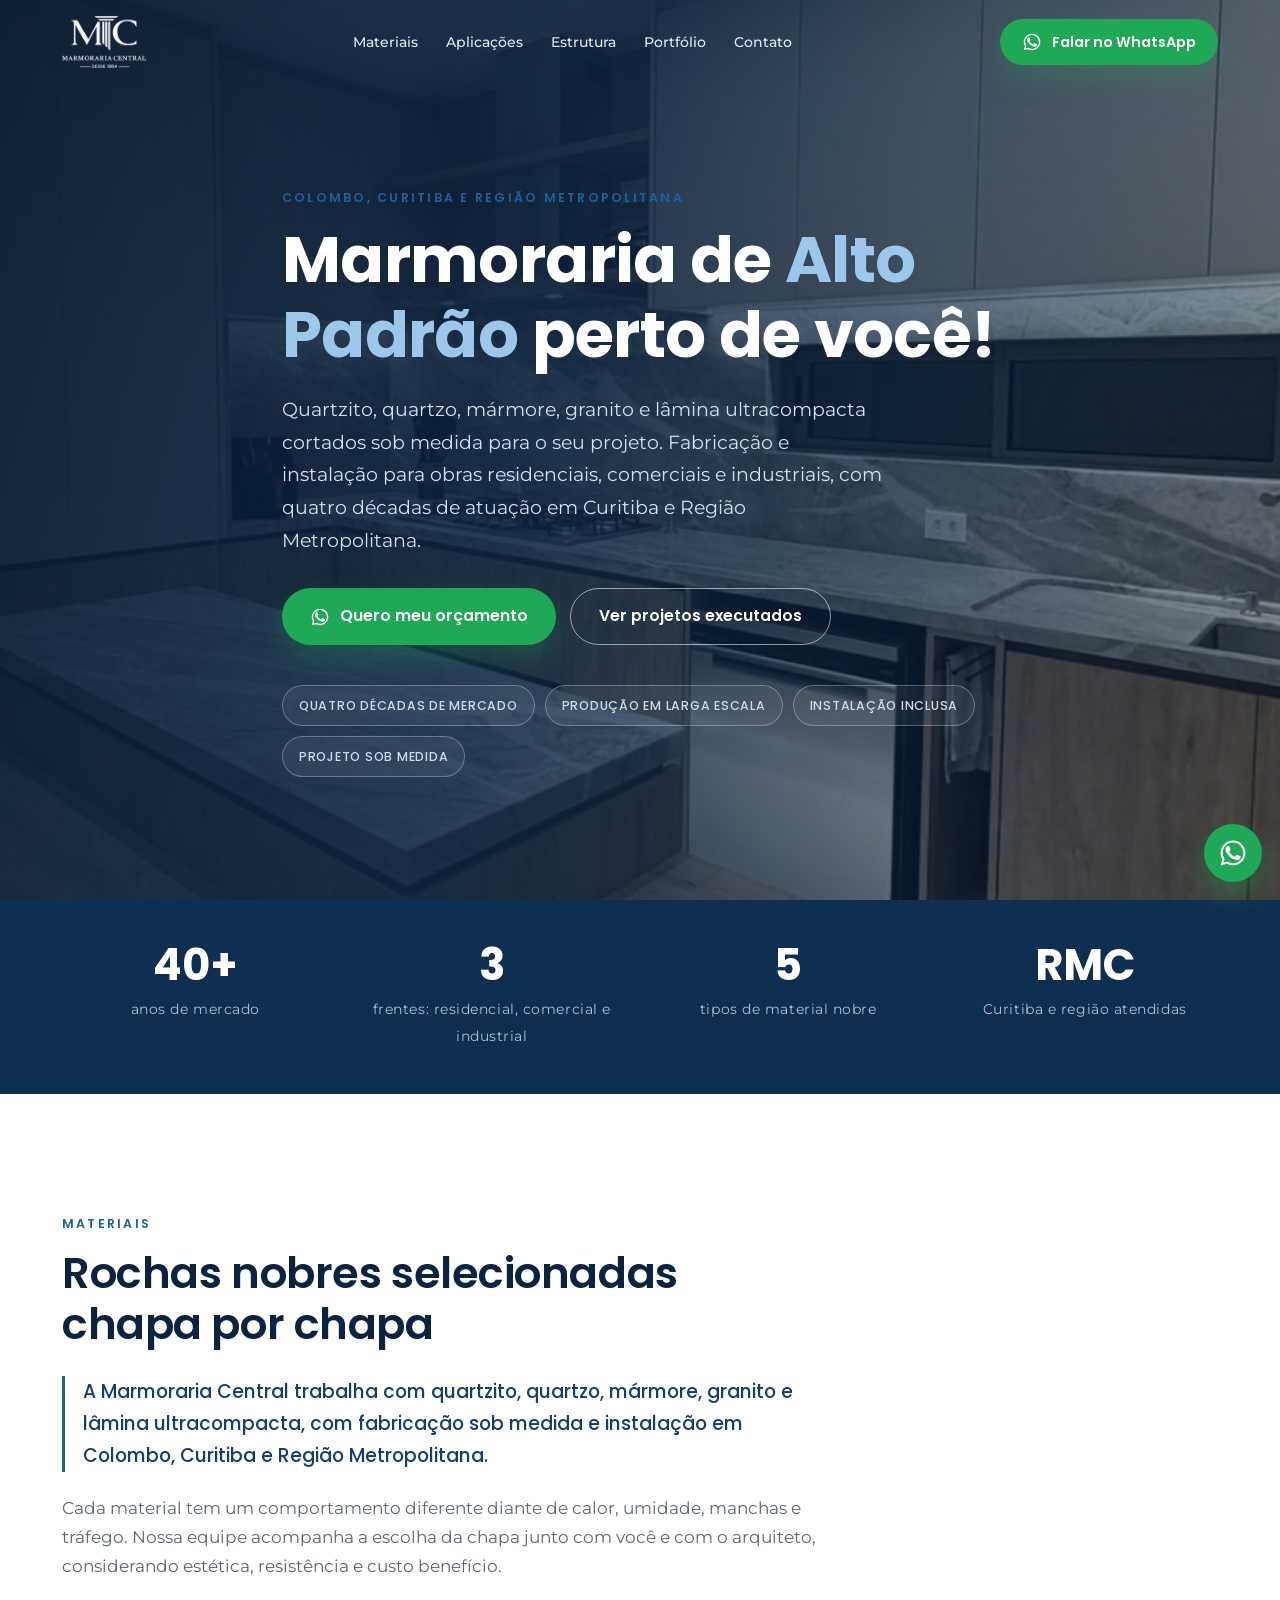
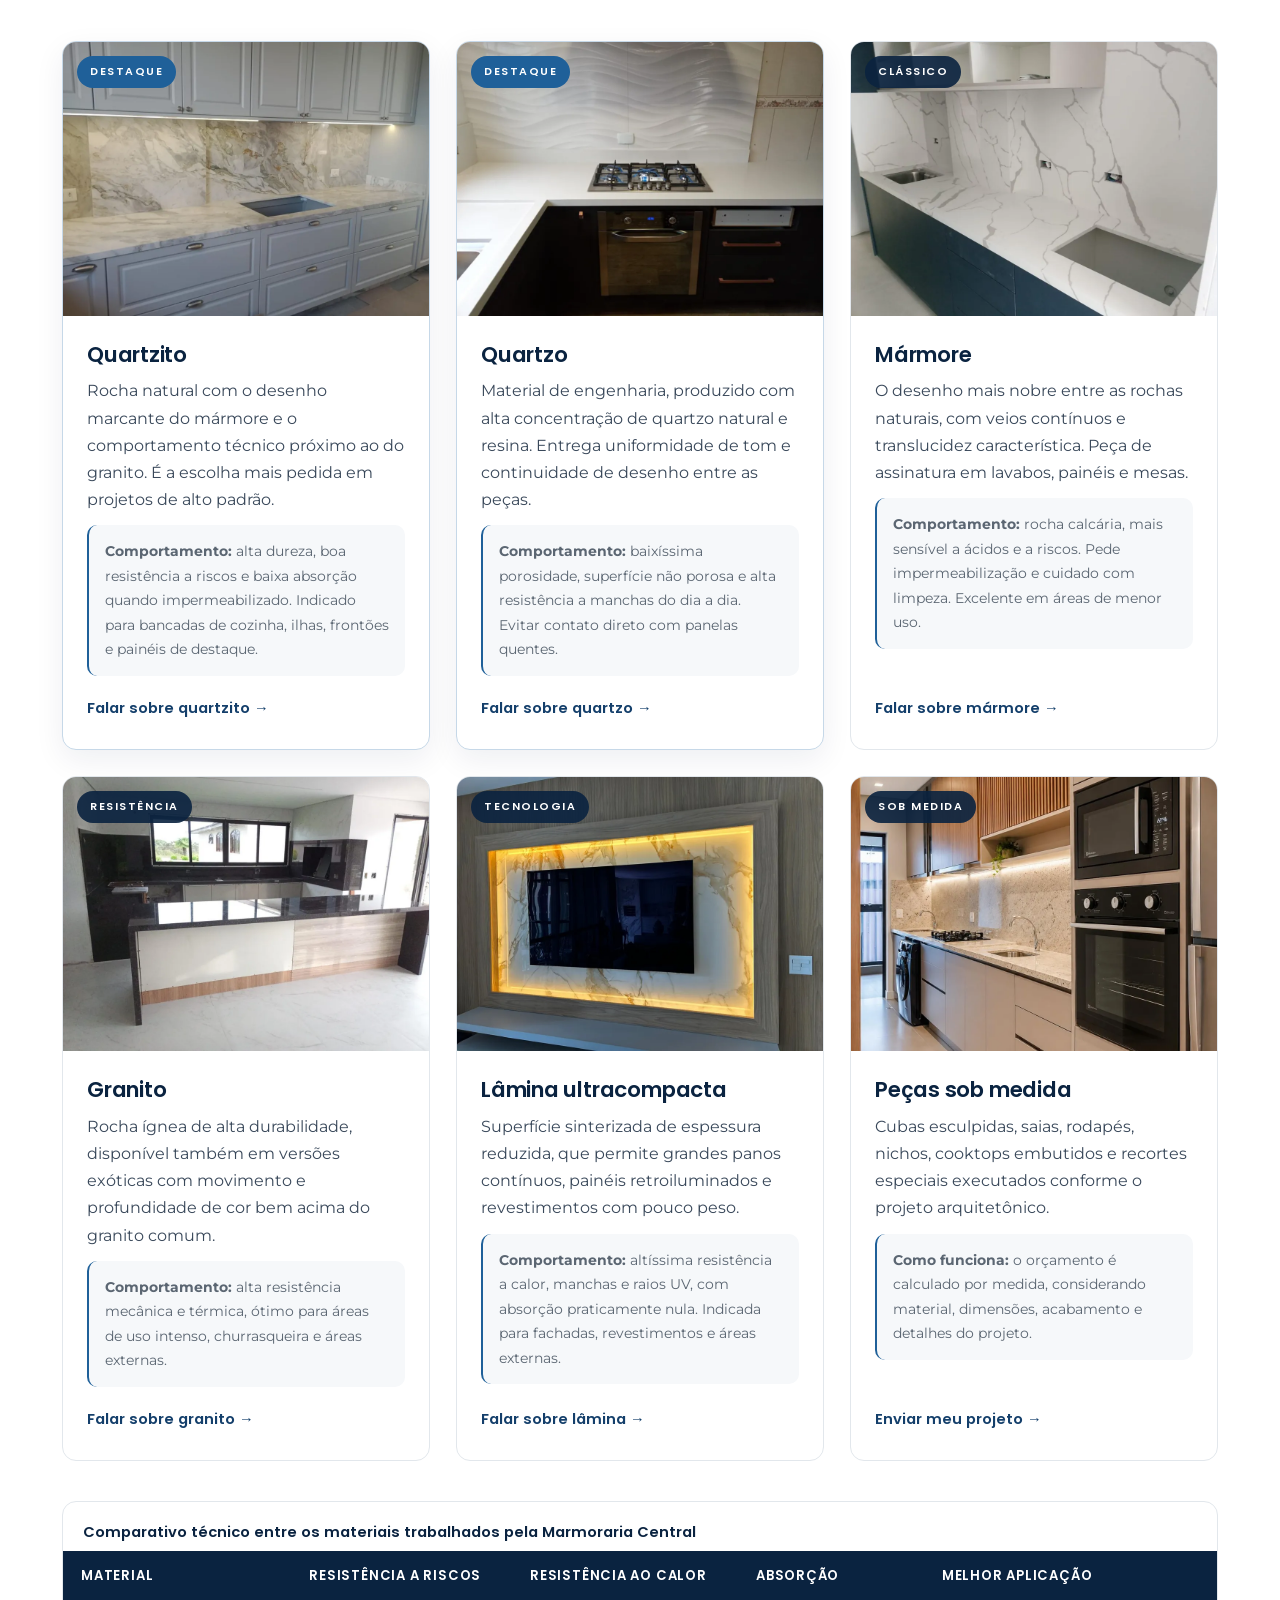
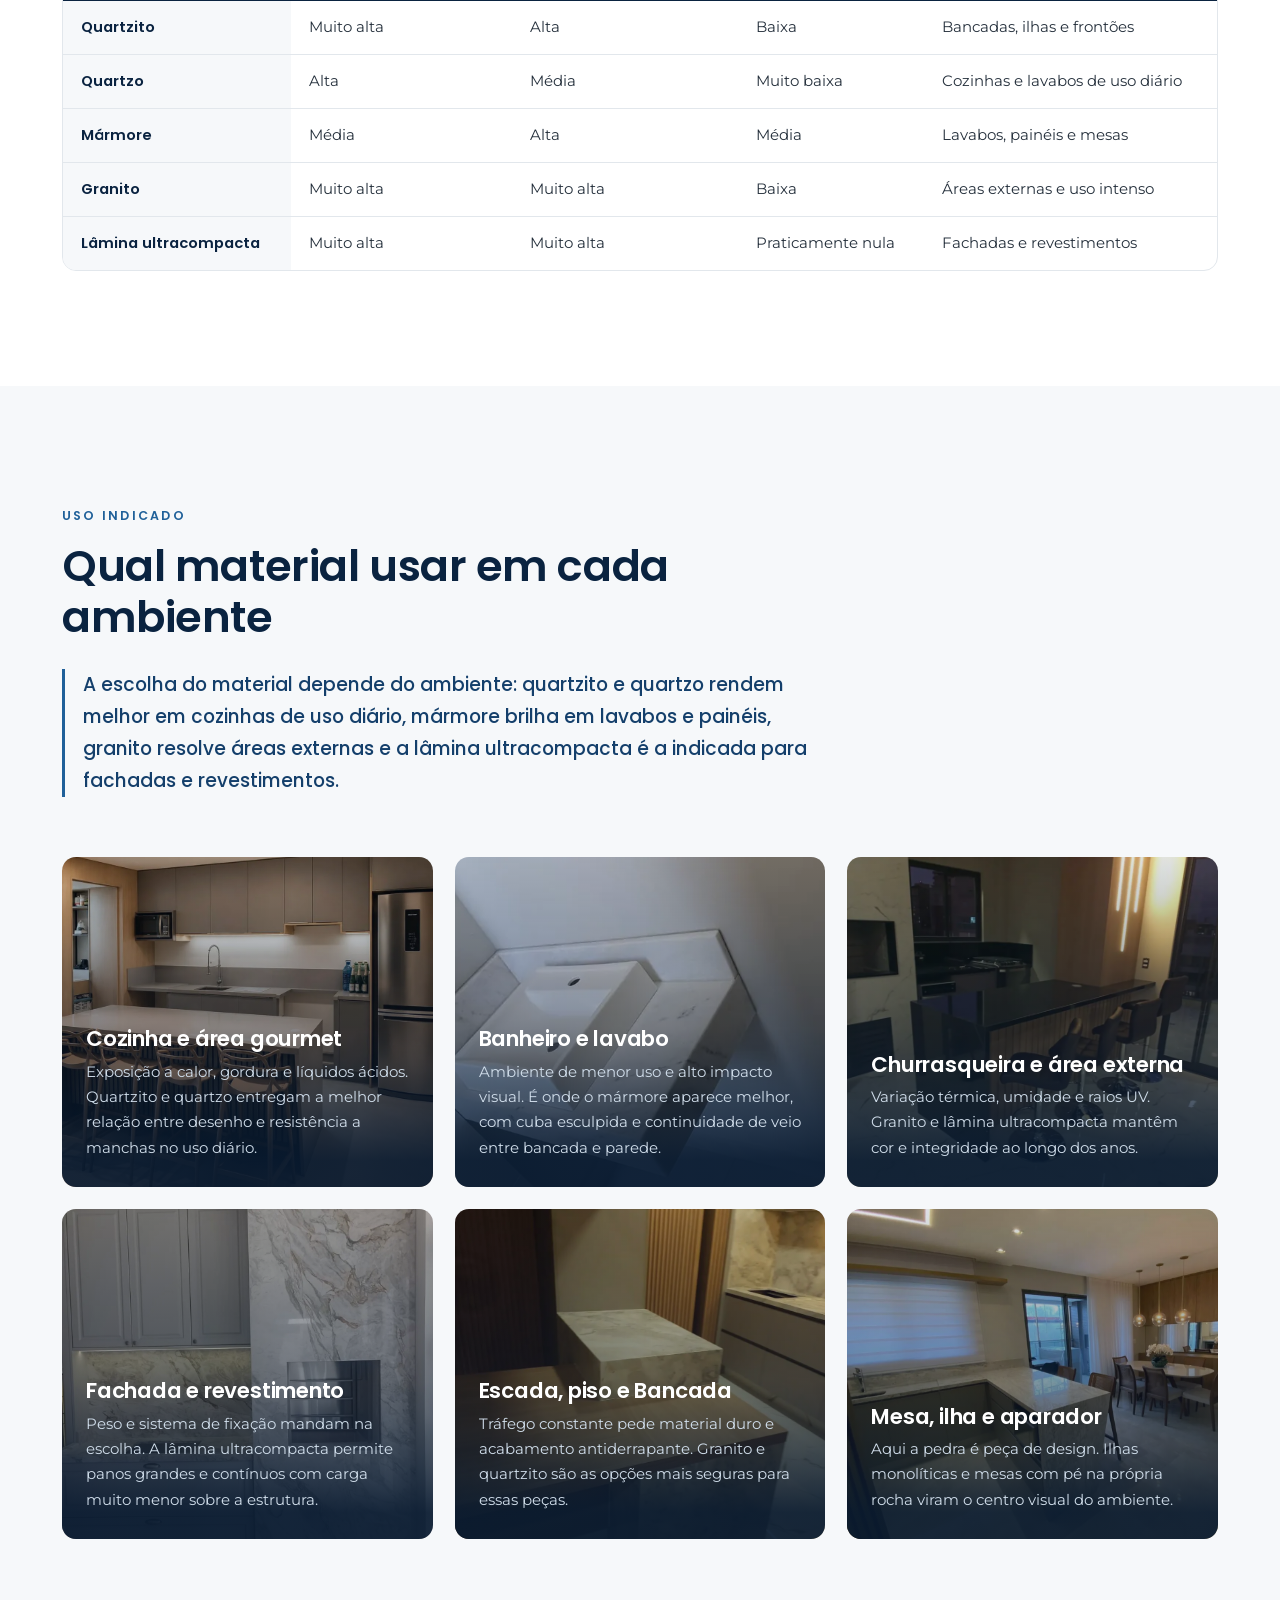
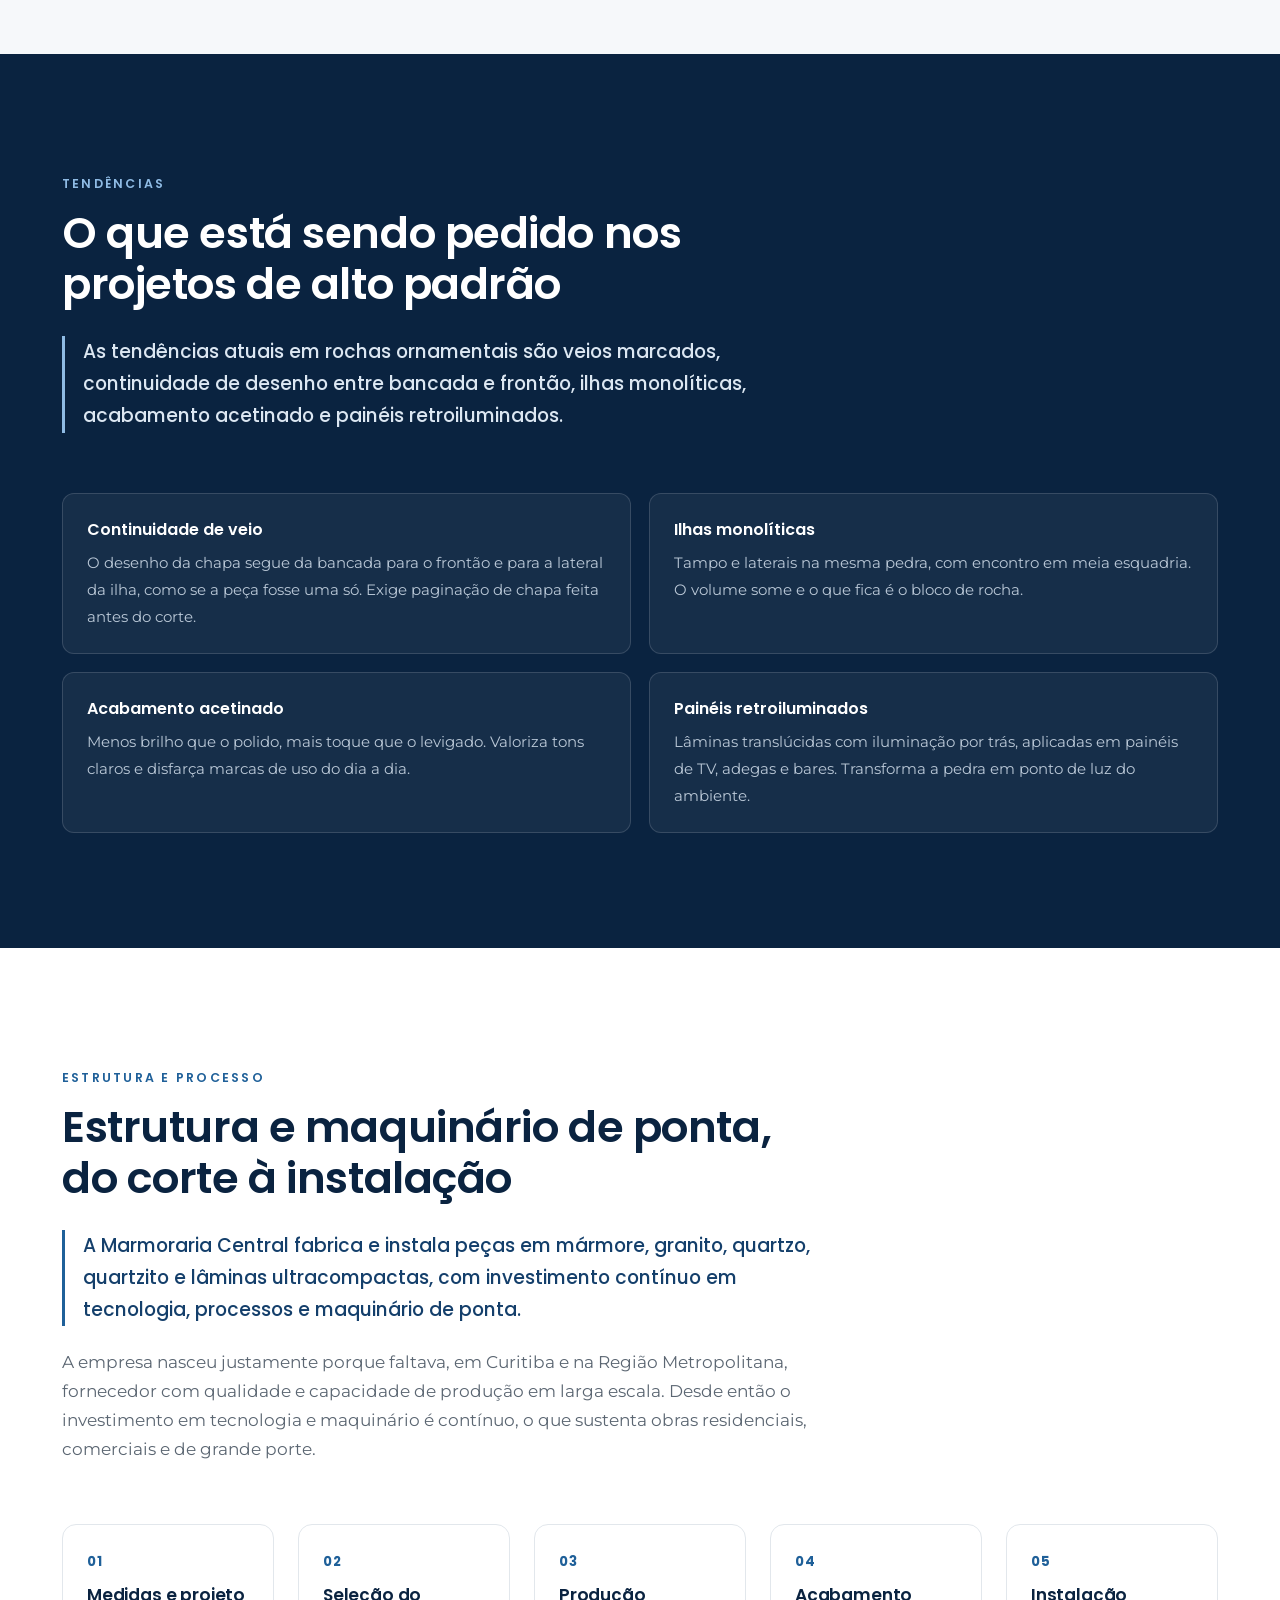
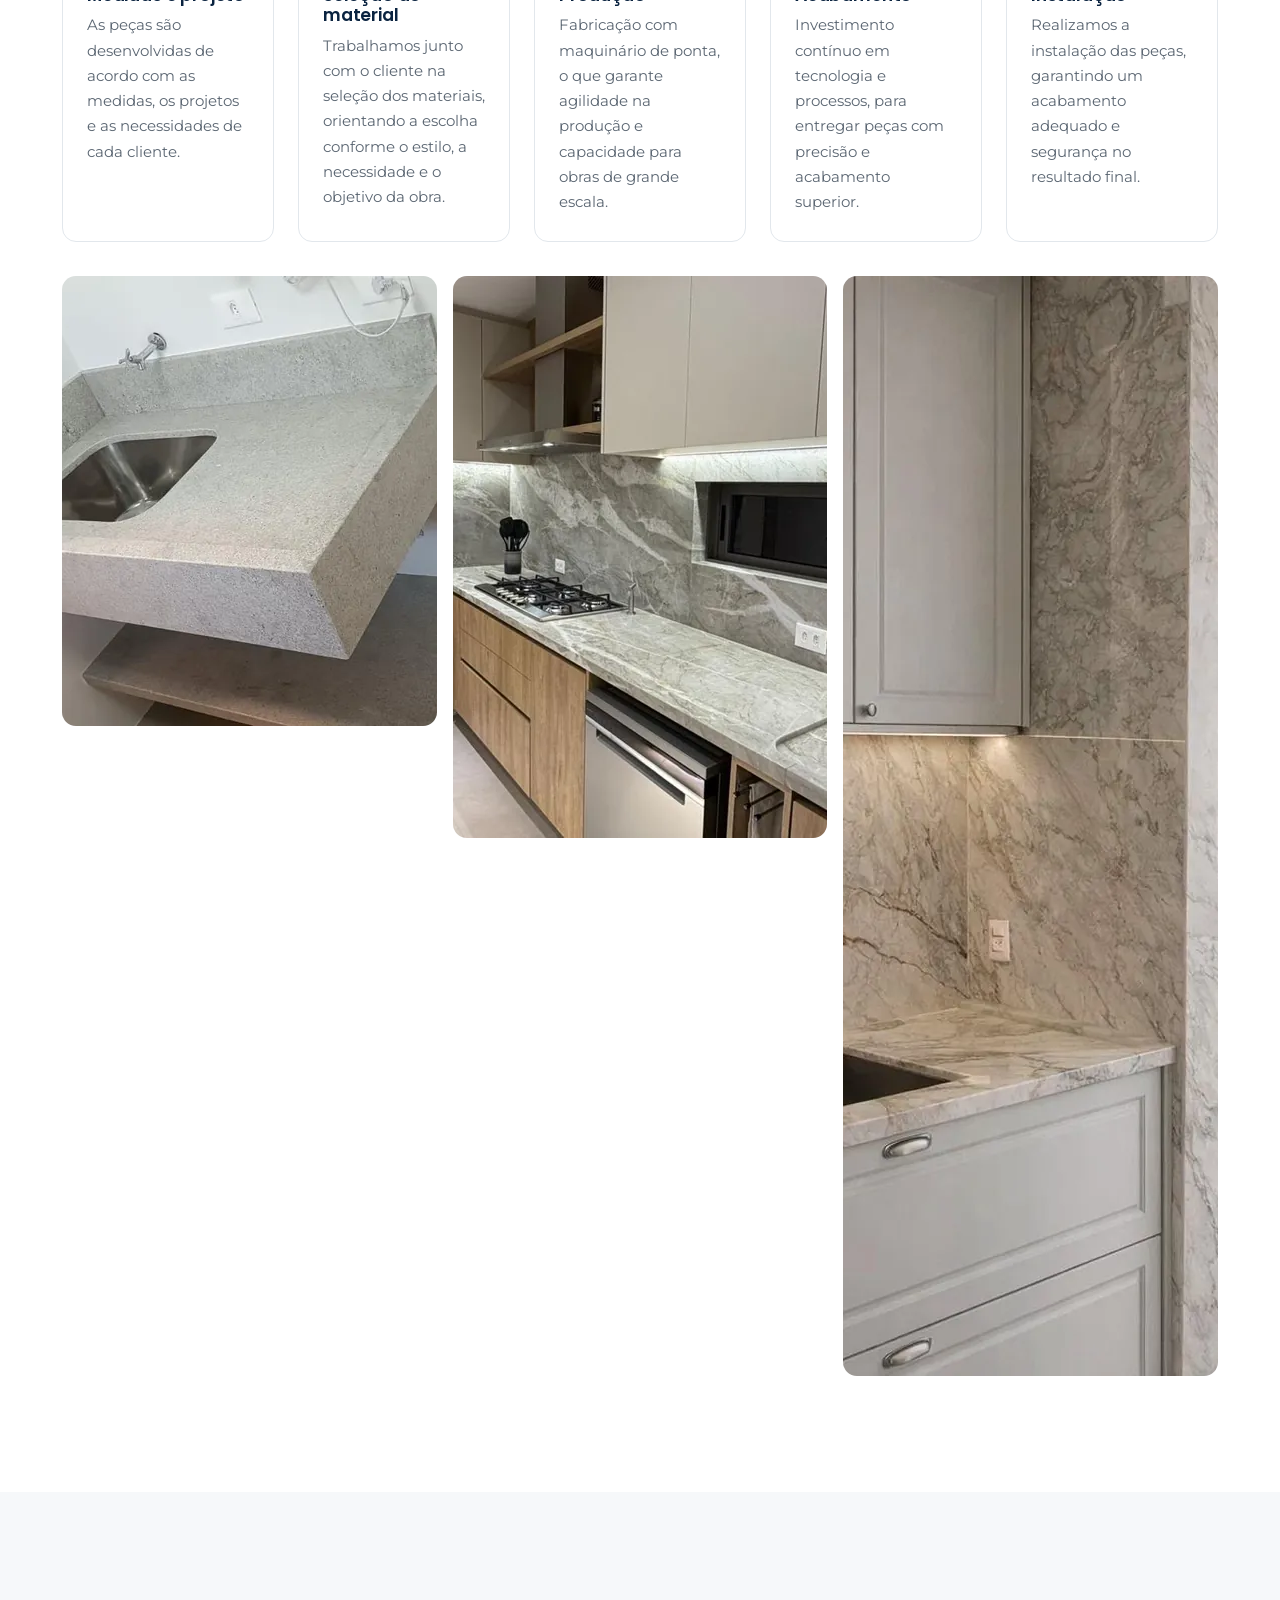
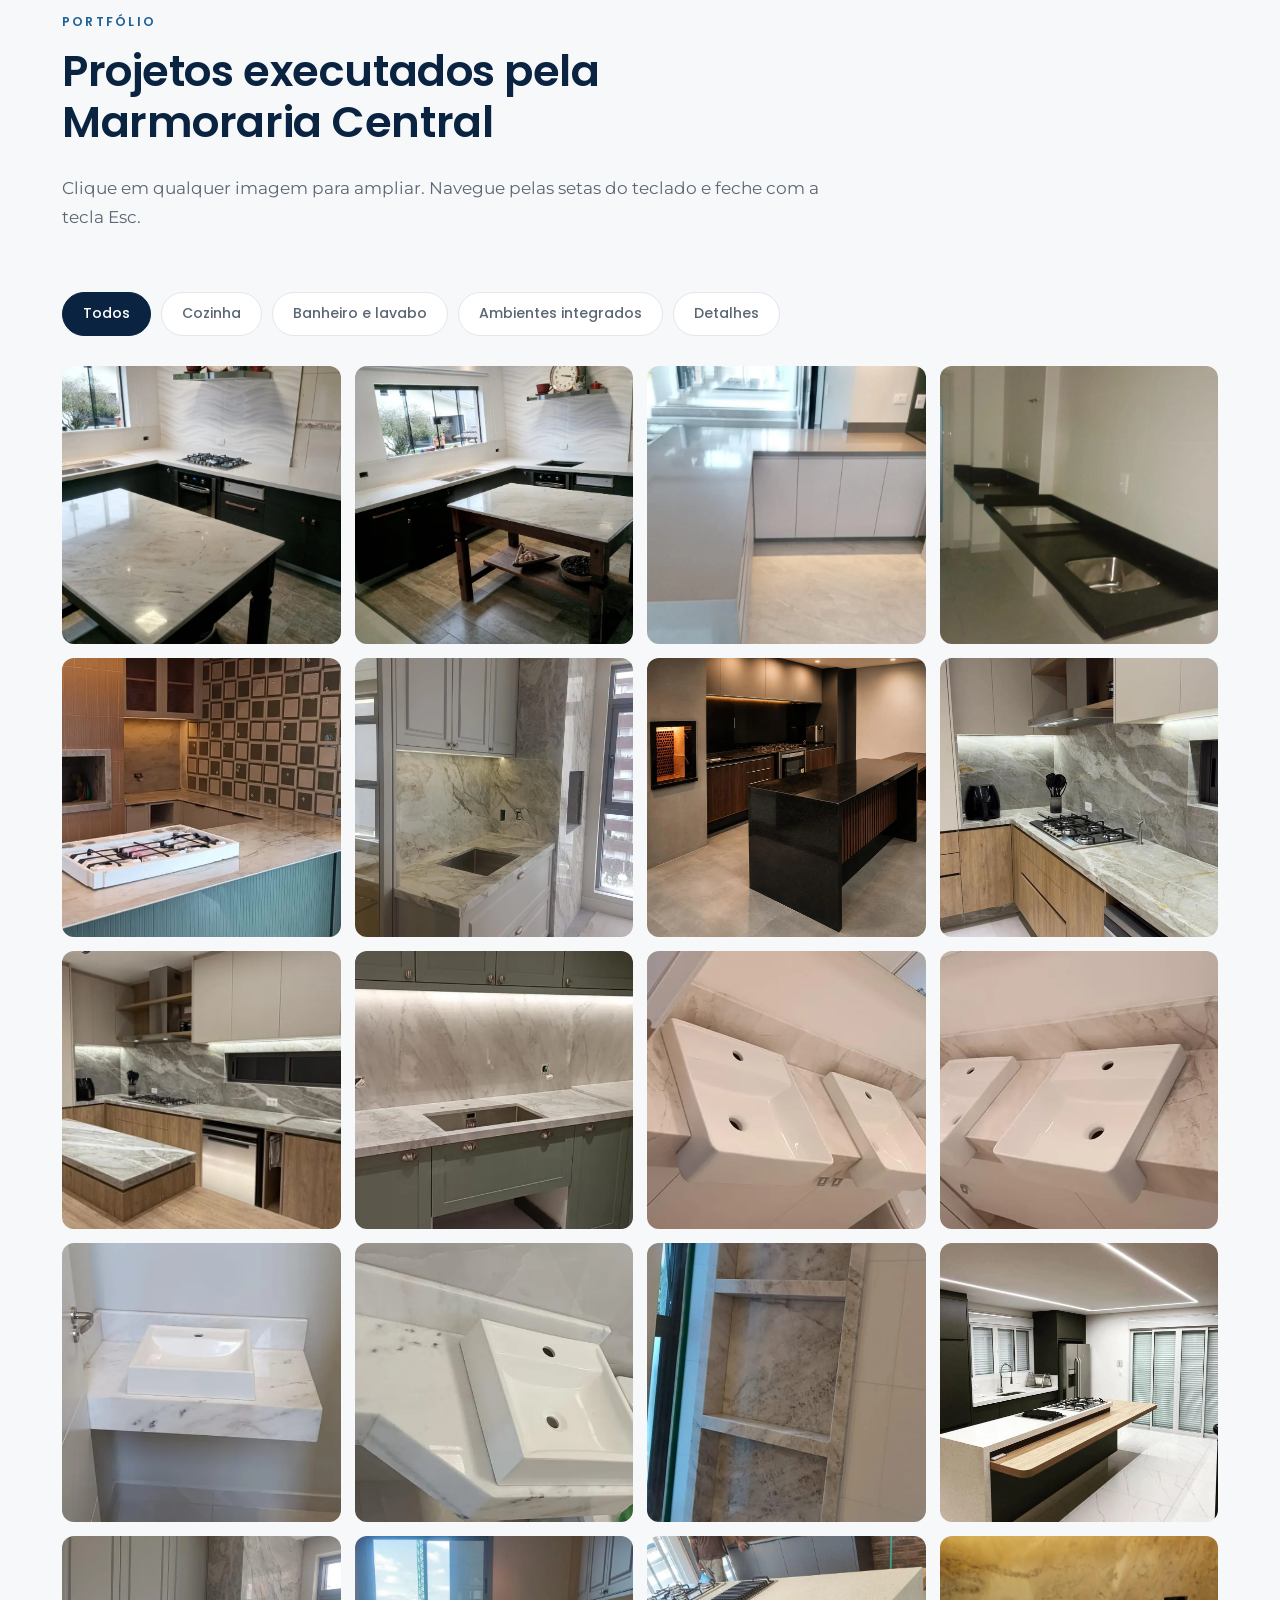
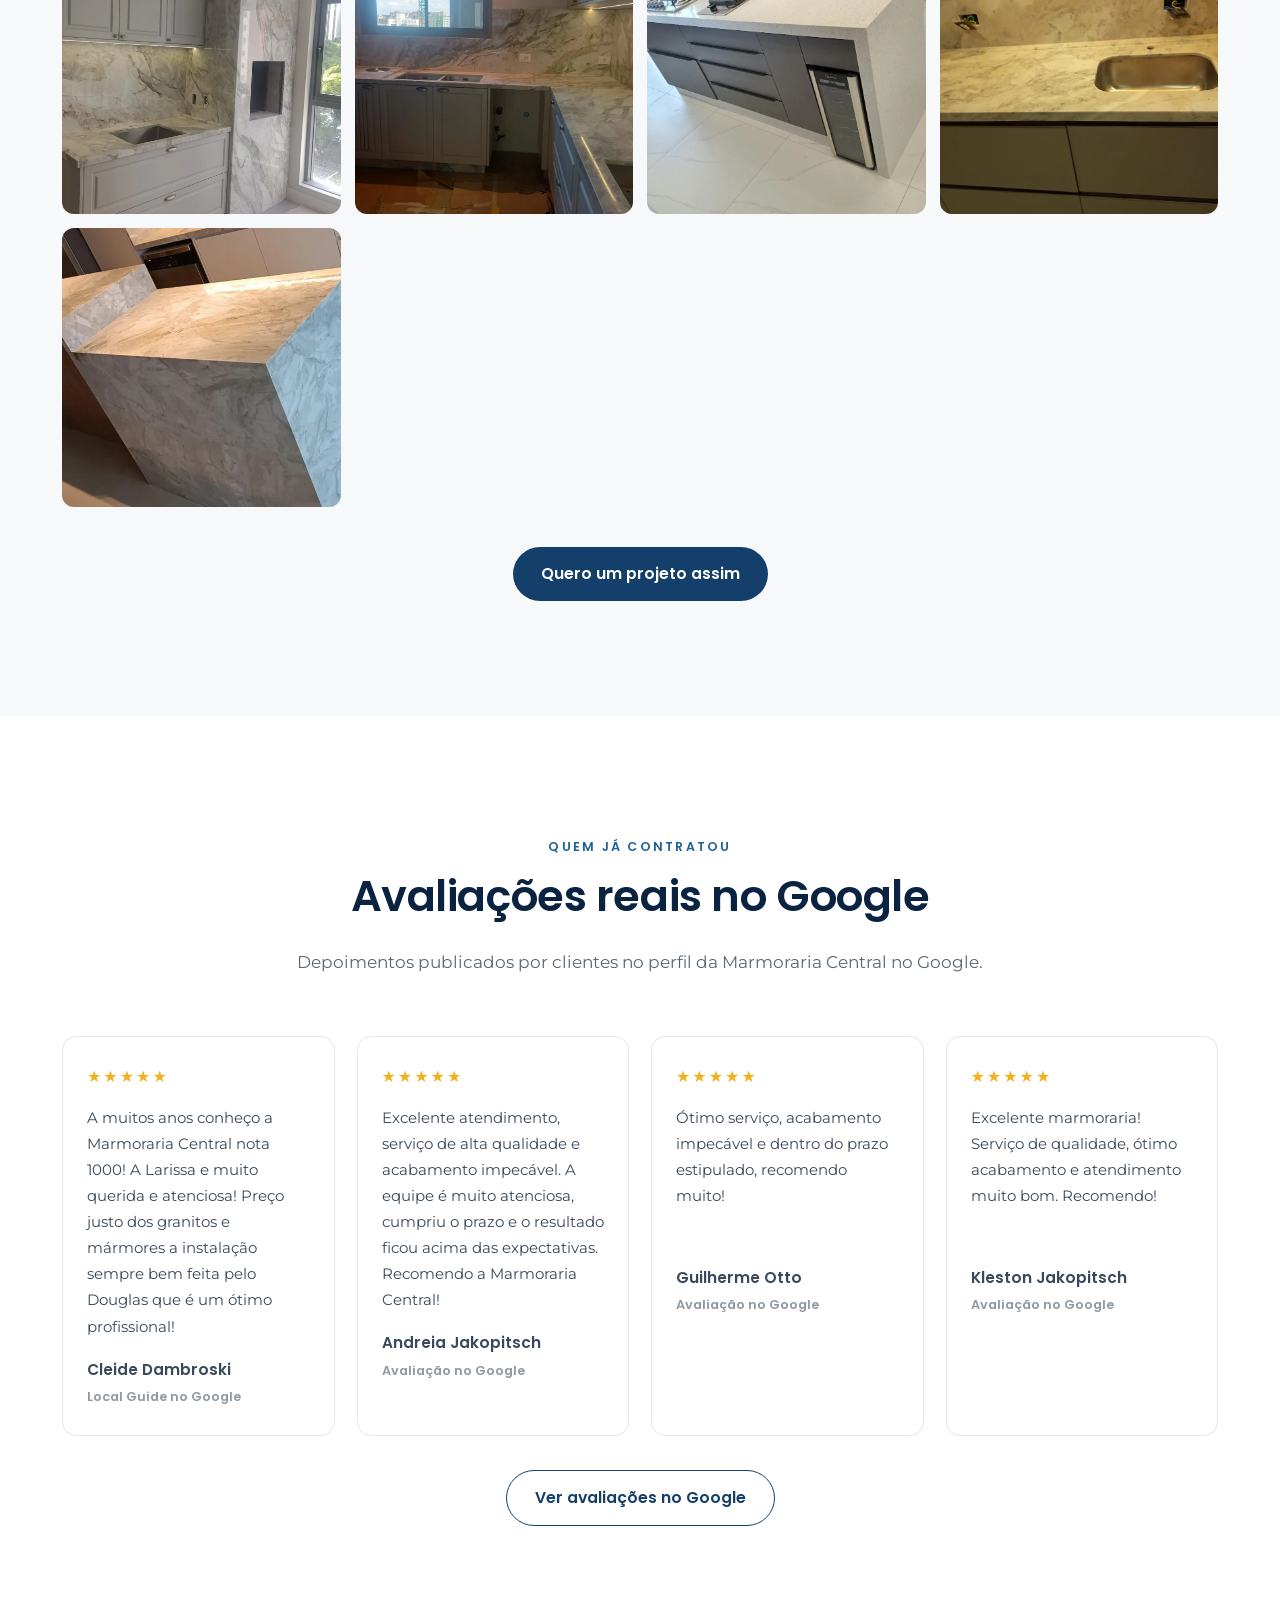
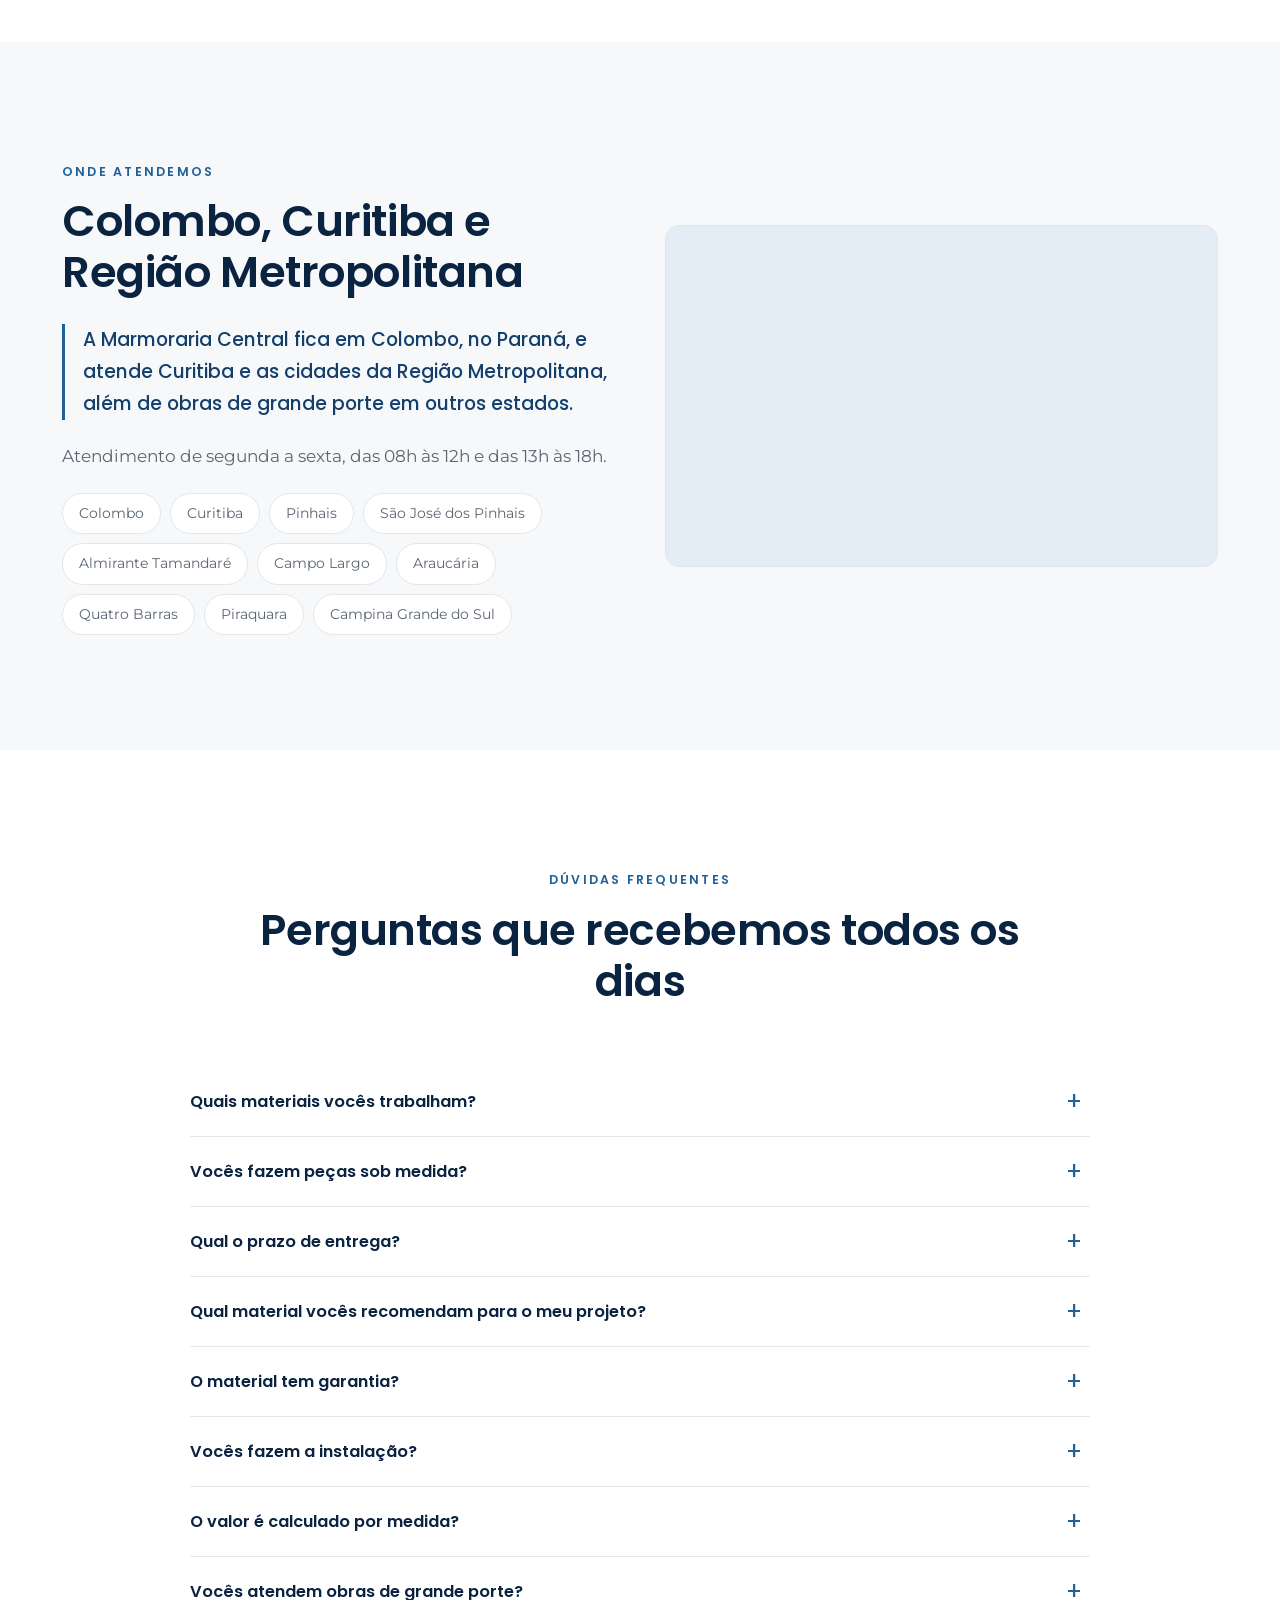
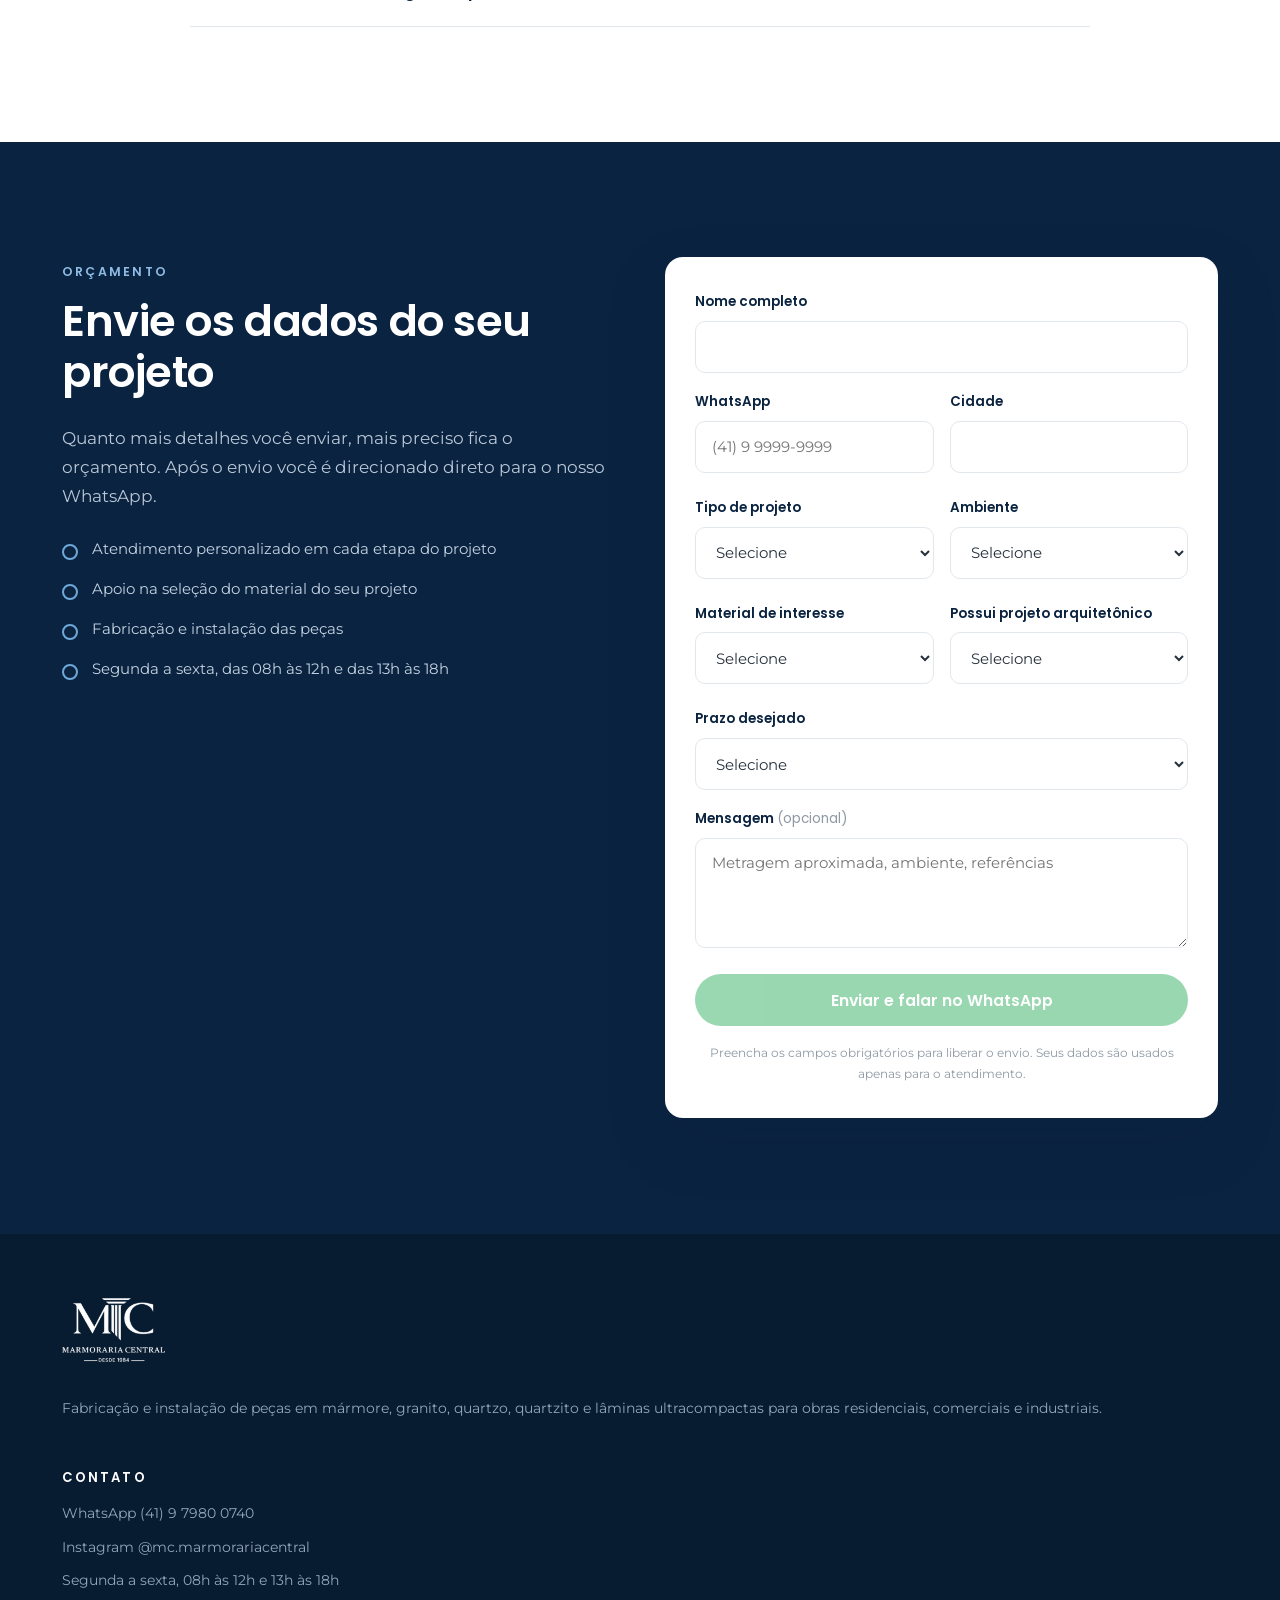
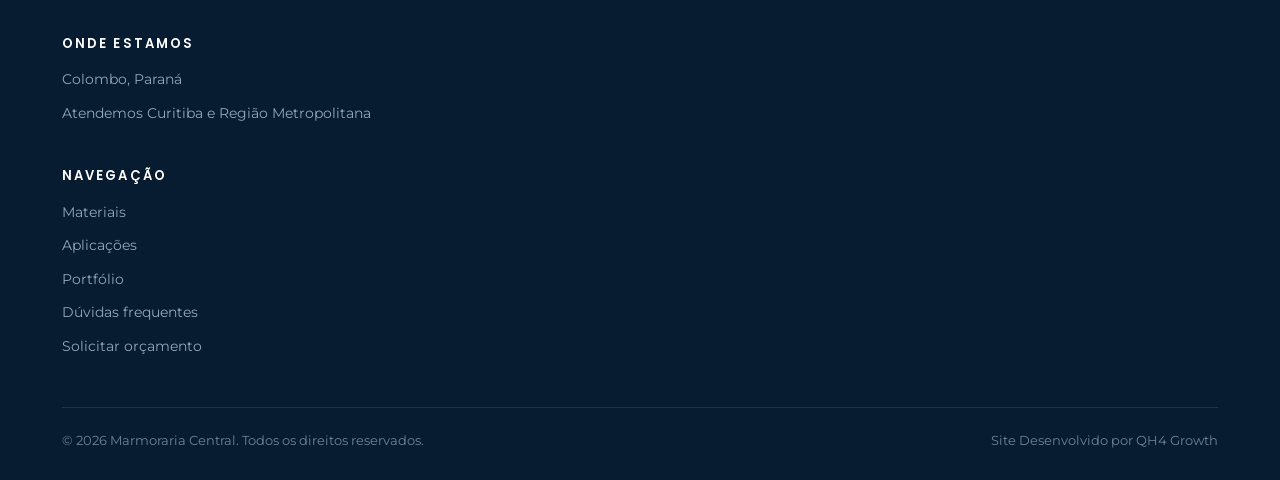
==== commit 36768bab: "Update index.html" ====
--- a/index.html
+++ b/index.html
@@ -265,7 +265,7 @@
       <article class="ambiente anim anim-2">
         <img src="img/amb-escada.webp" alt="Degraus e banco em pedra clara integrados a marcenaria ripada" width="1000" height="1333" loading="lazy">
         <div class="ambiente__txt">
-          <h3>Escada, piso e soleira</h3>
+          <h3>Escada, piso e Bancada</h3>
           <p>Tráfego constante pede material duro e acabamento antiderrapante. Granito e quartzito são as opções mais seguras para essas peças.</p>
         </div>
       </article>
@@ -528,7 +528,7 @@
             <select id="ambiente" name="ambiente" required aria-describedby="e-ambiente">
               <option value="">Selecione</option>
               <option>Cozinha</option><option>Banheiro ou lavabo</option><option>Área gourmet</option>
-              <option>Escada, piso e soleira</option><option>Fachada ou revestimento</option><option>Outro</option>
+              <option>Escada, piso e Bancada</option><option>Fachada ou revestimento</option><option>Outro</option>
             </select>
             <span class="erro" id="e-ambiente" aria-live="polite"></span>
           </div>
@@ -613,7 +613,7 @@
     </div>
     <div class="rodape__fim">
       <span>&copy; <span id="ano">2026</span> Marmoraria Central. Todos os direitos reservados.</span>
-      <span>Colombo e Curitiba, Paraná</span>
+      <span>Site Desenvolvido por QH4 Growth</span>
     </div>
   </div>
 </footer>
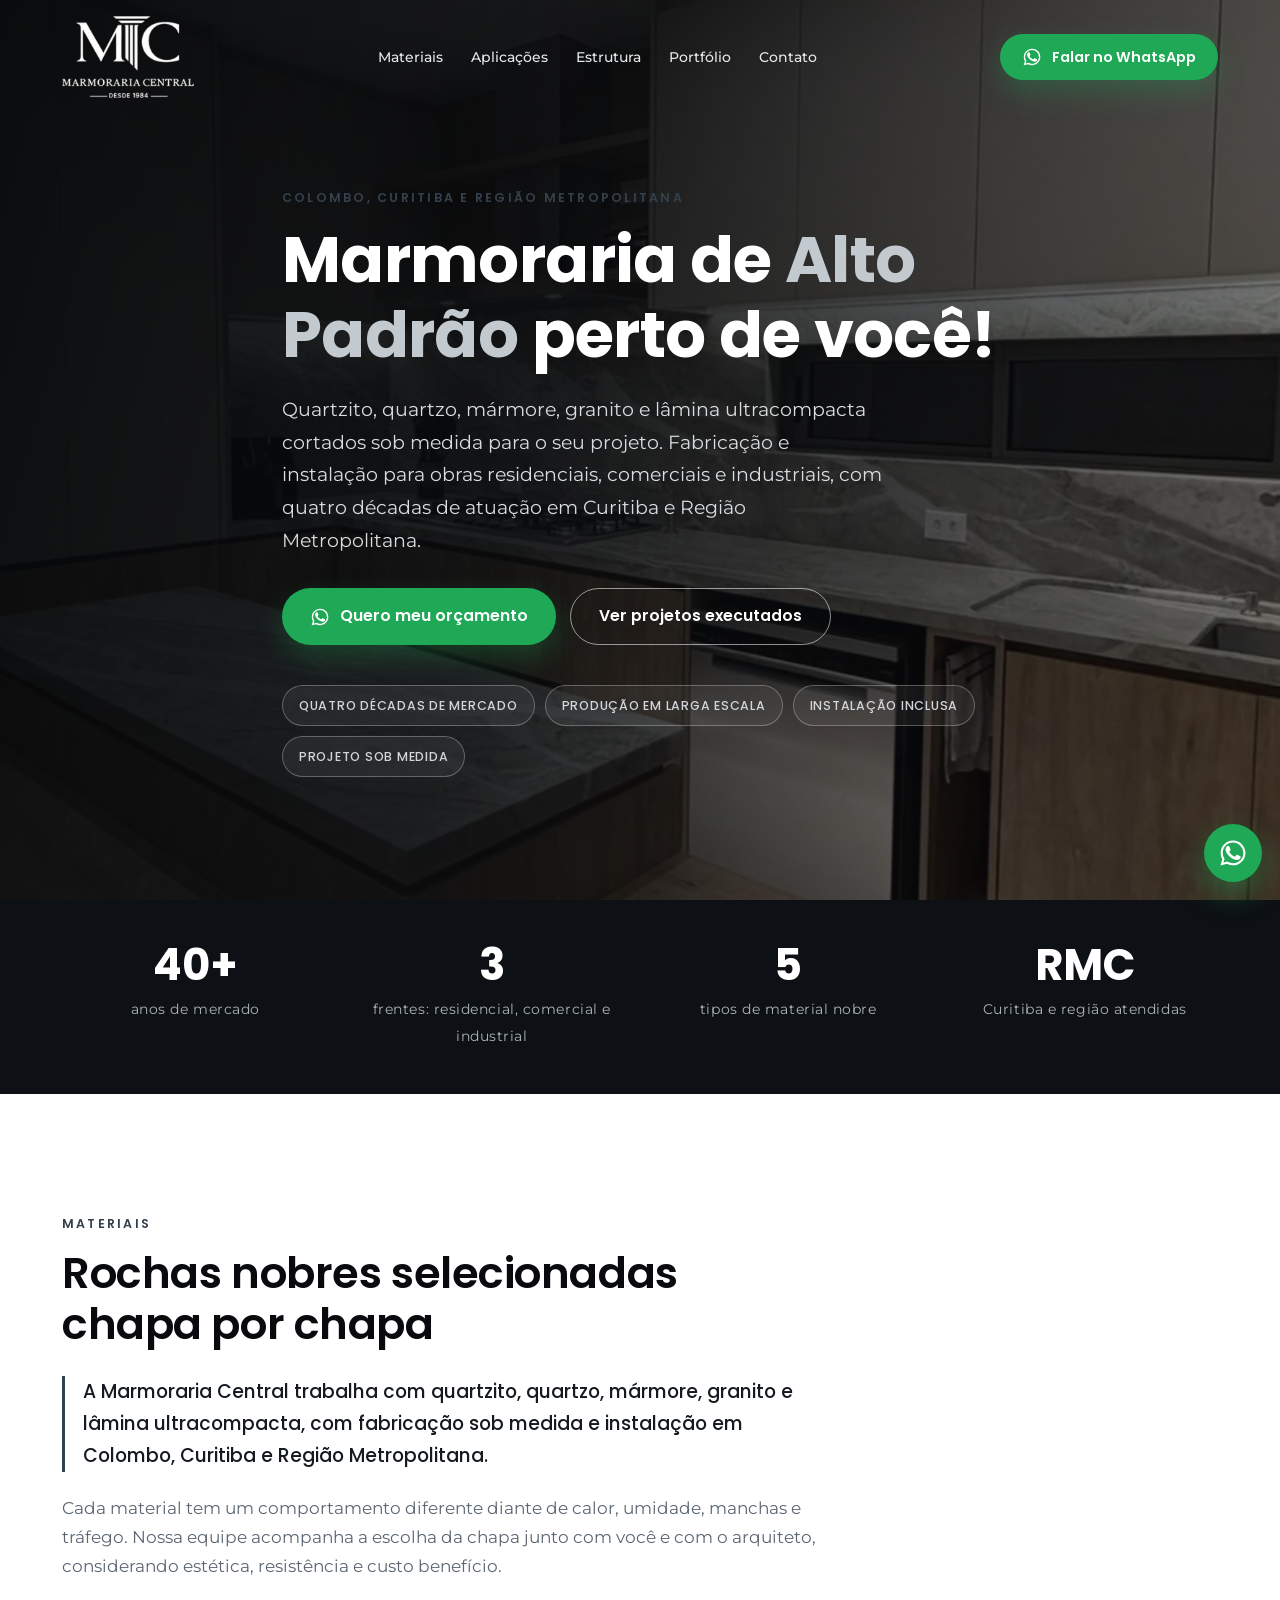
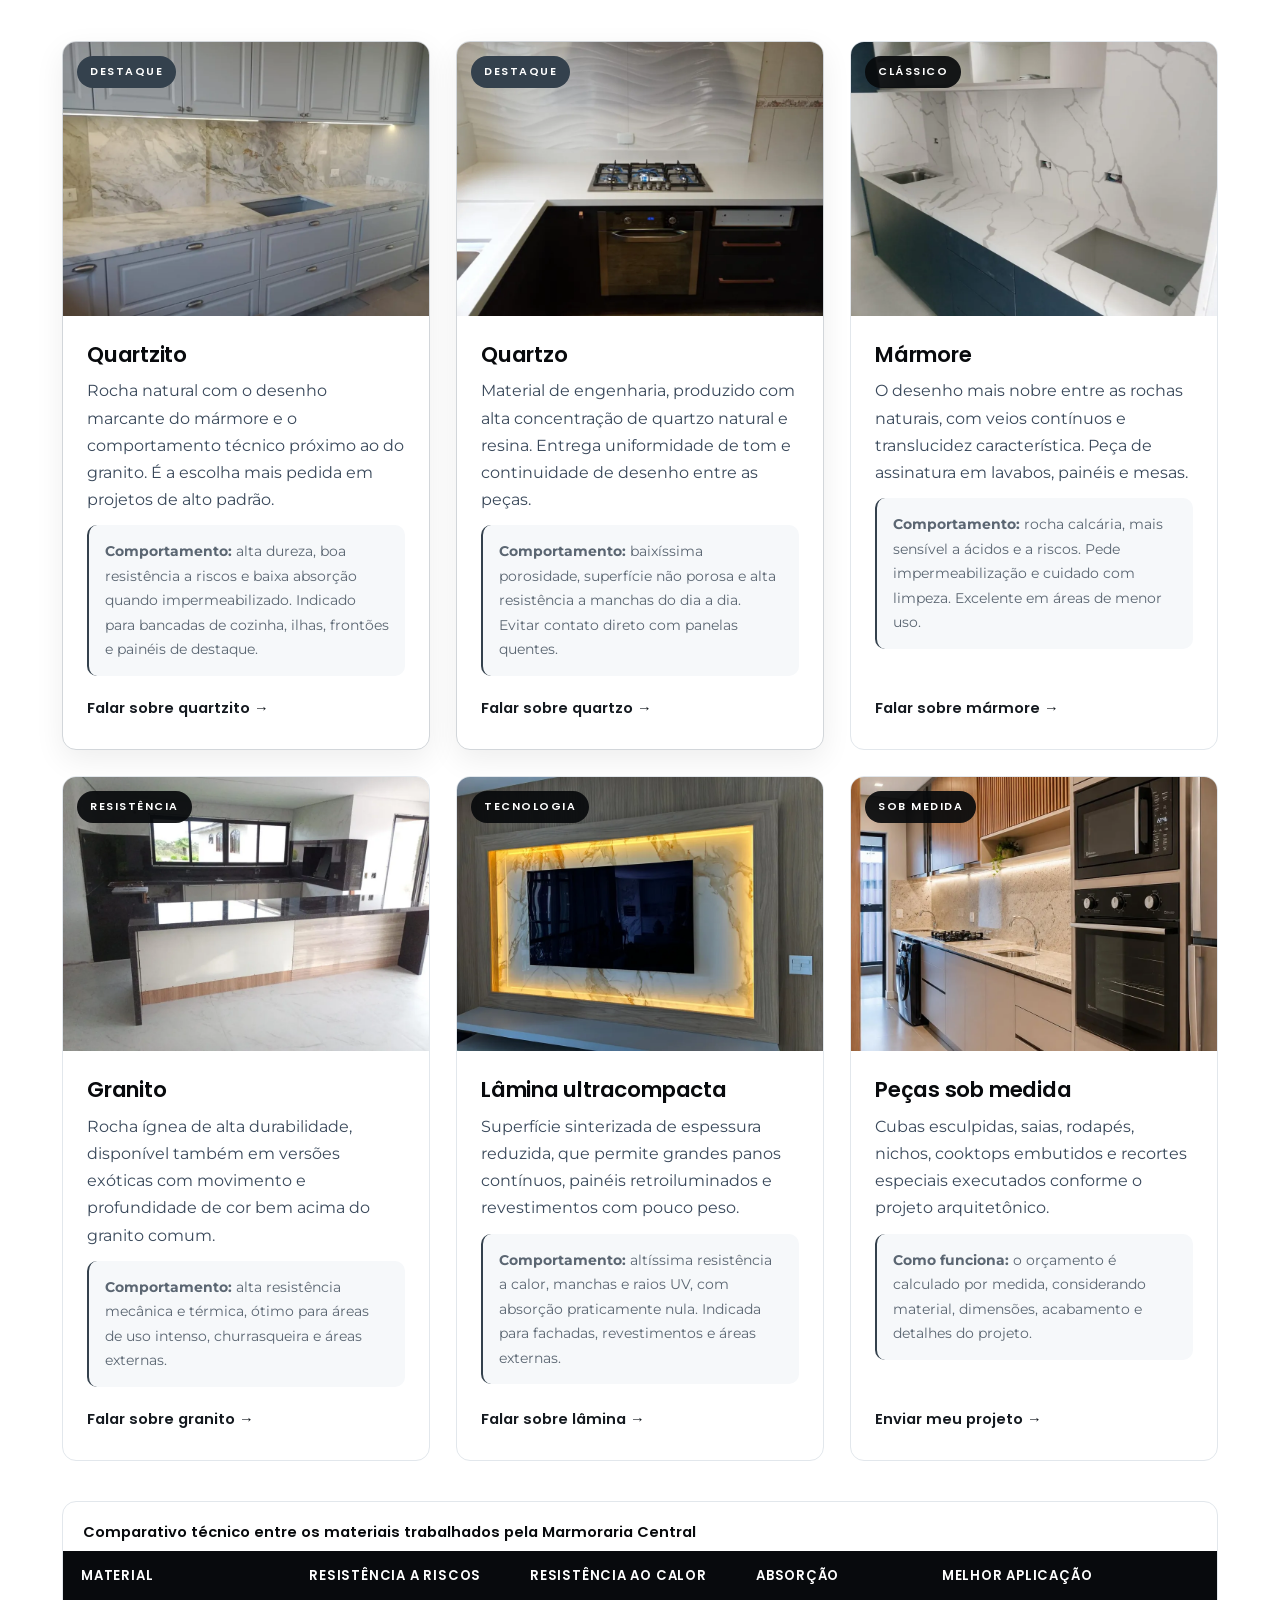
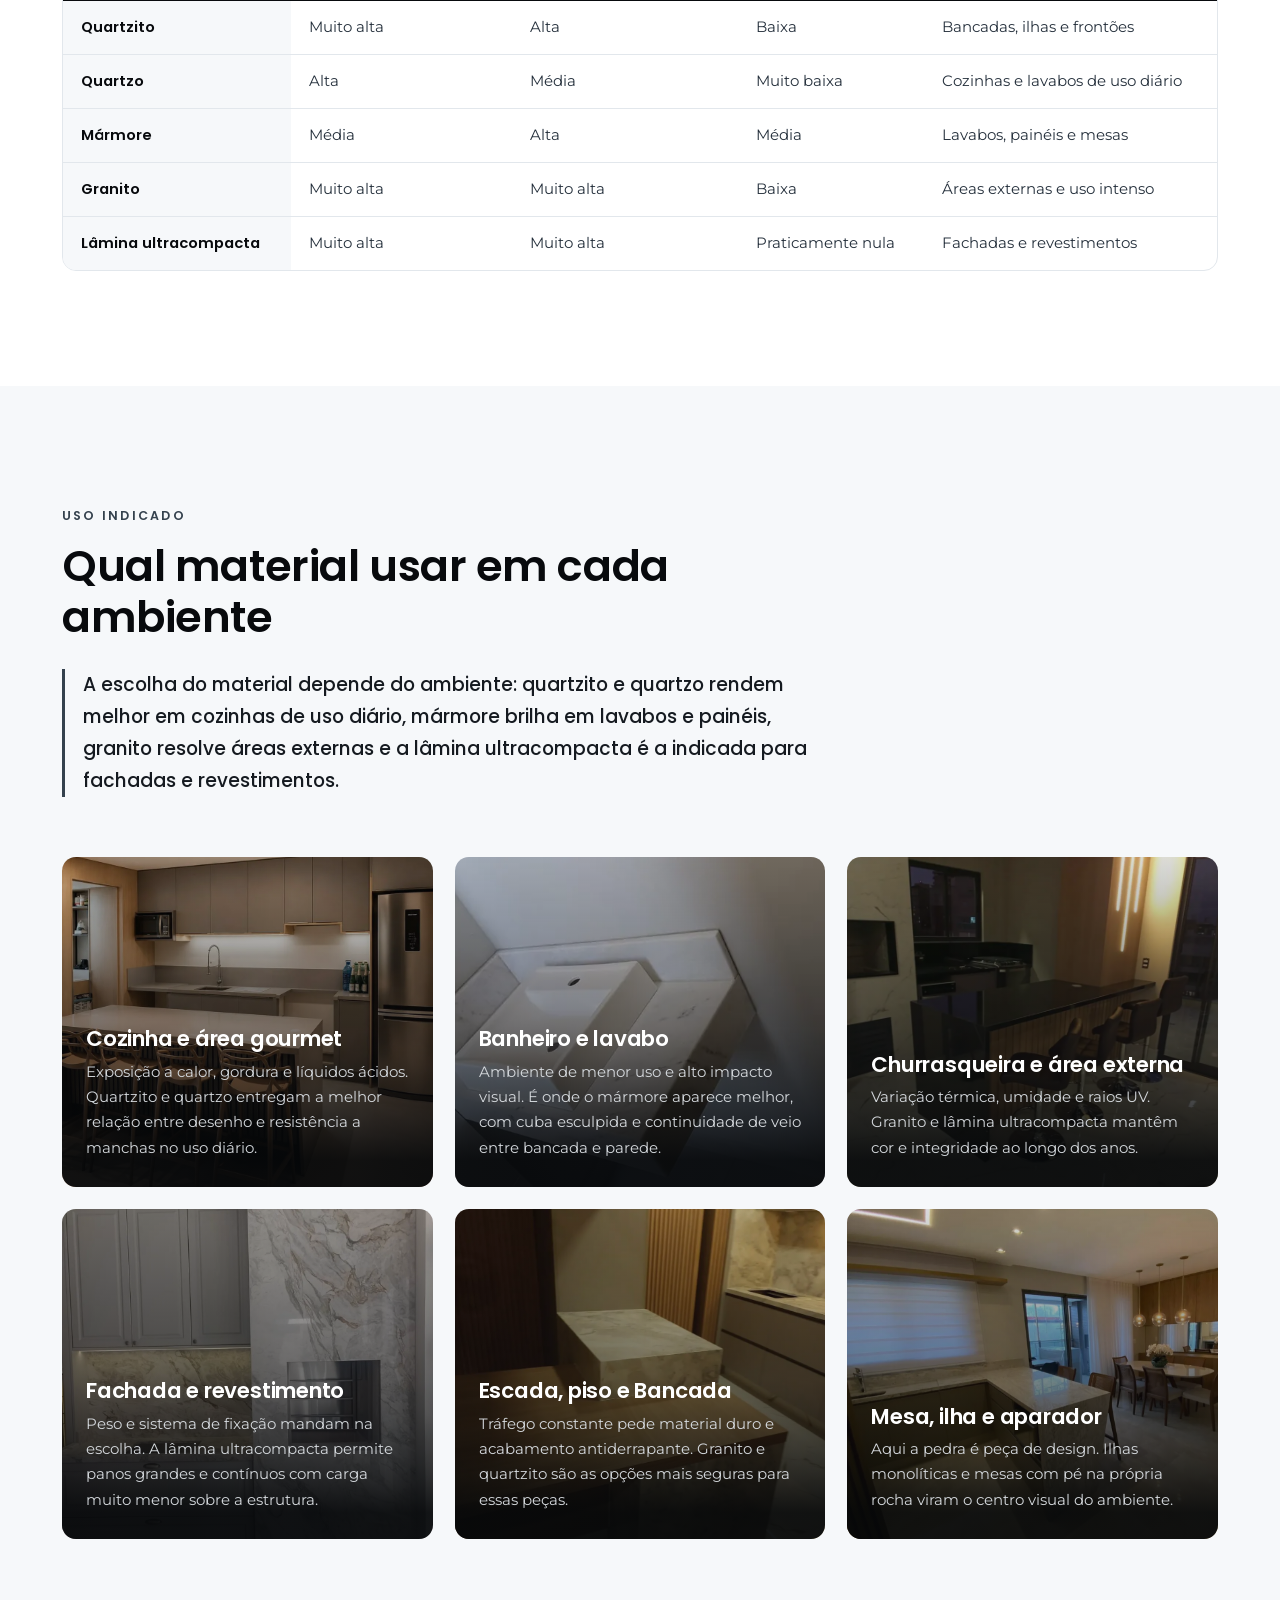
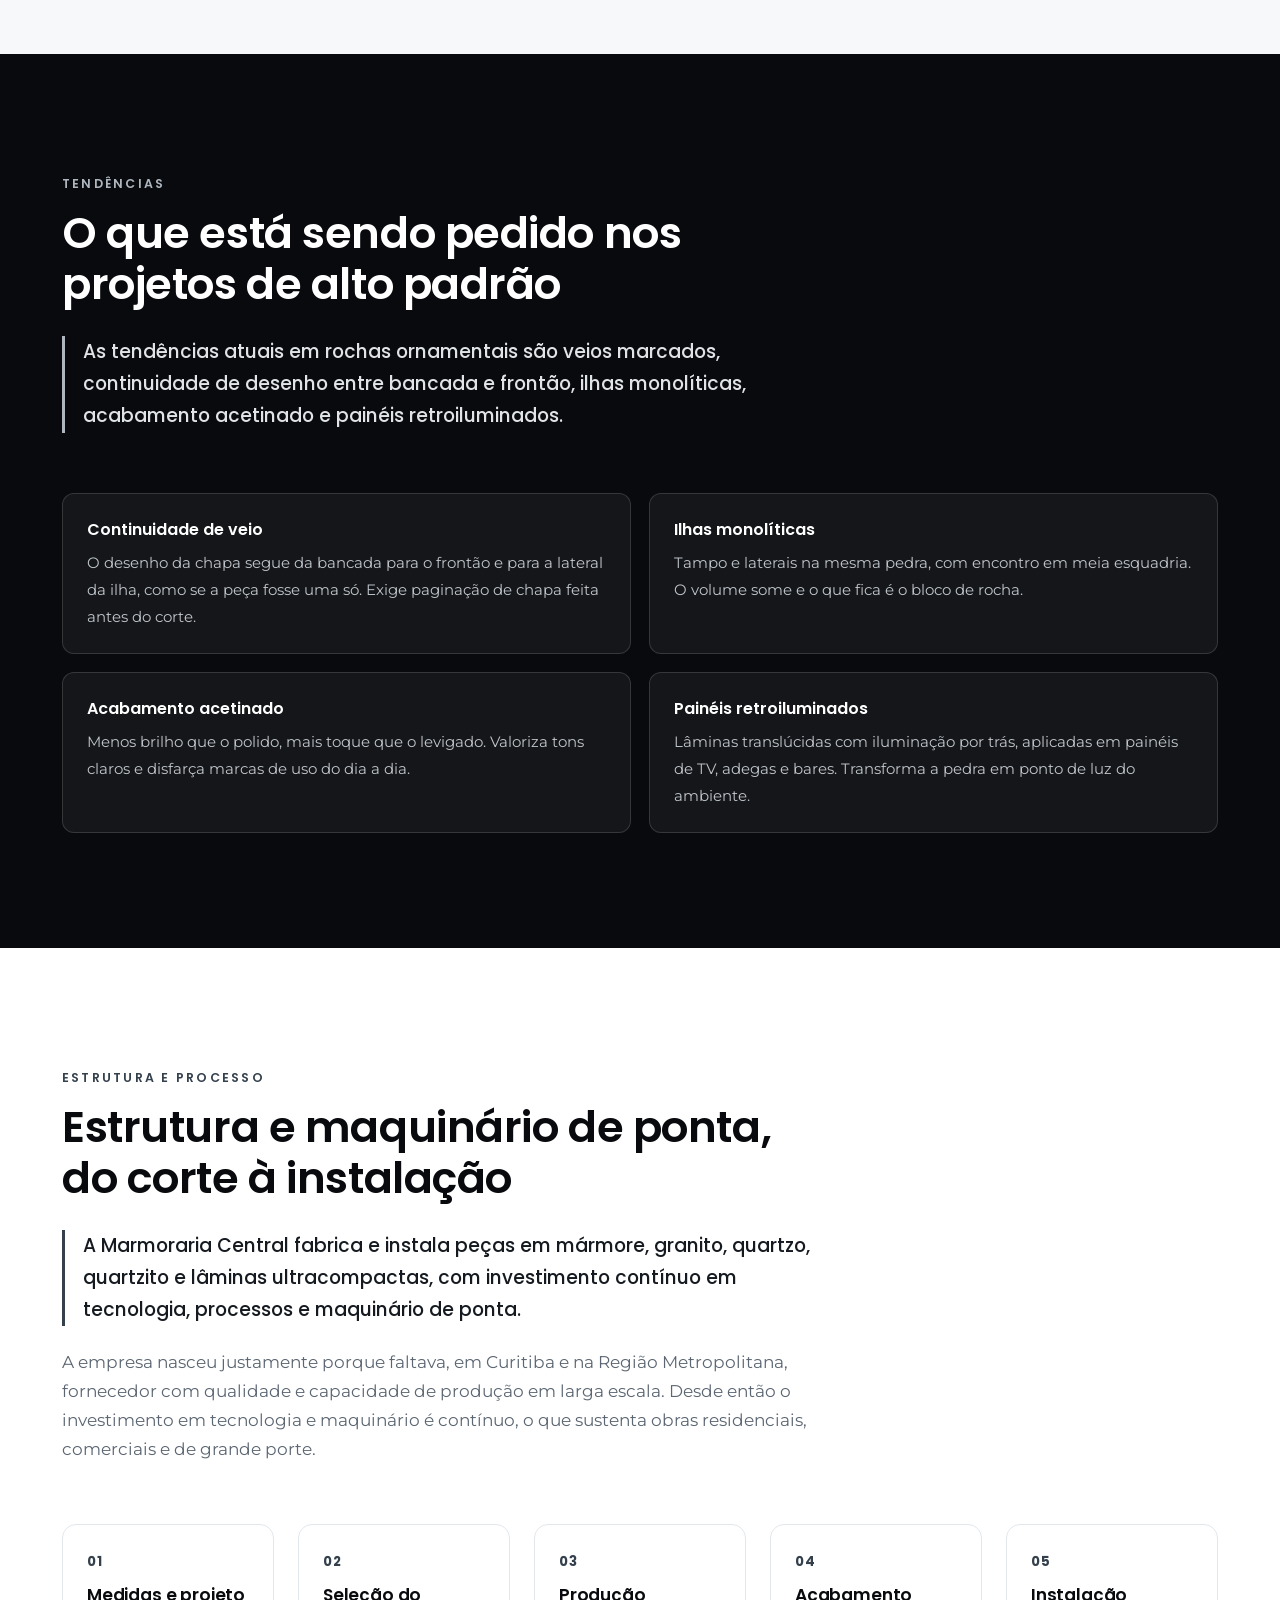
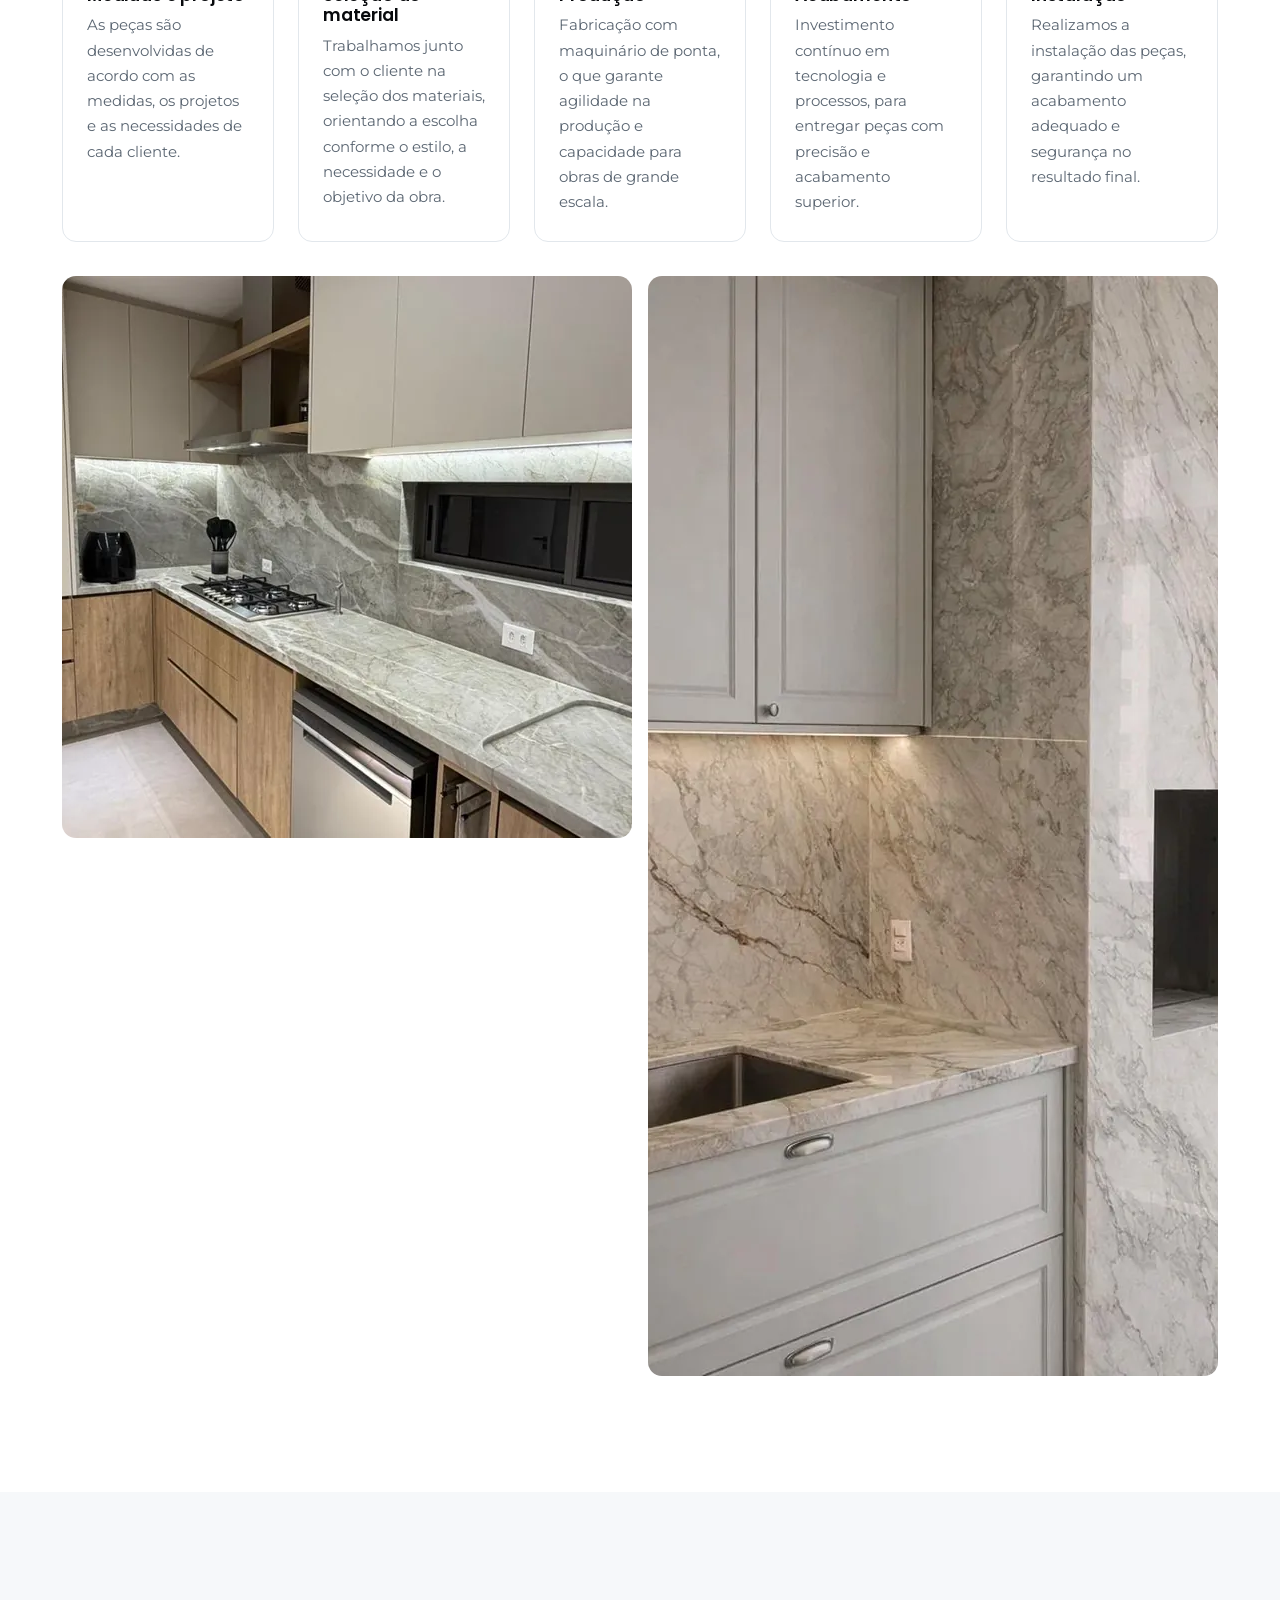
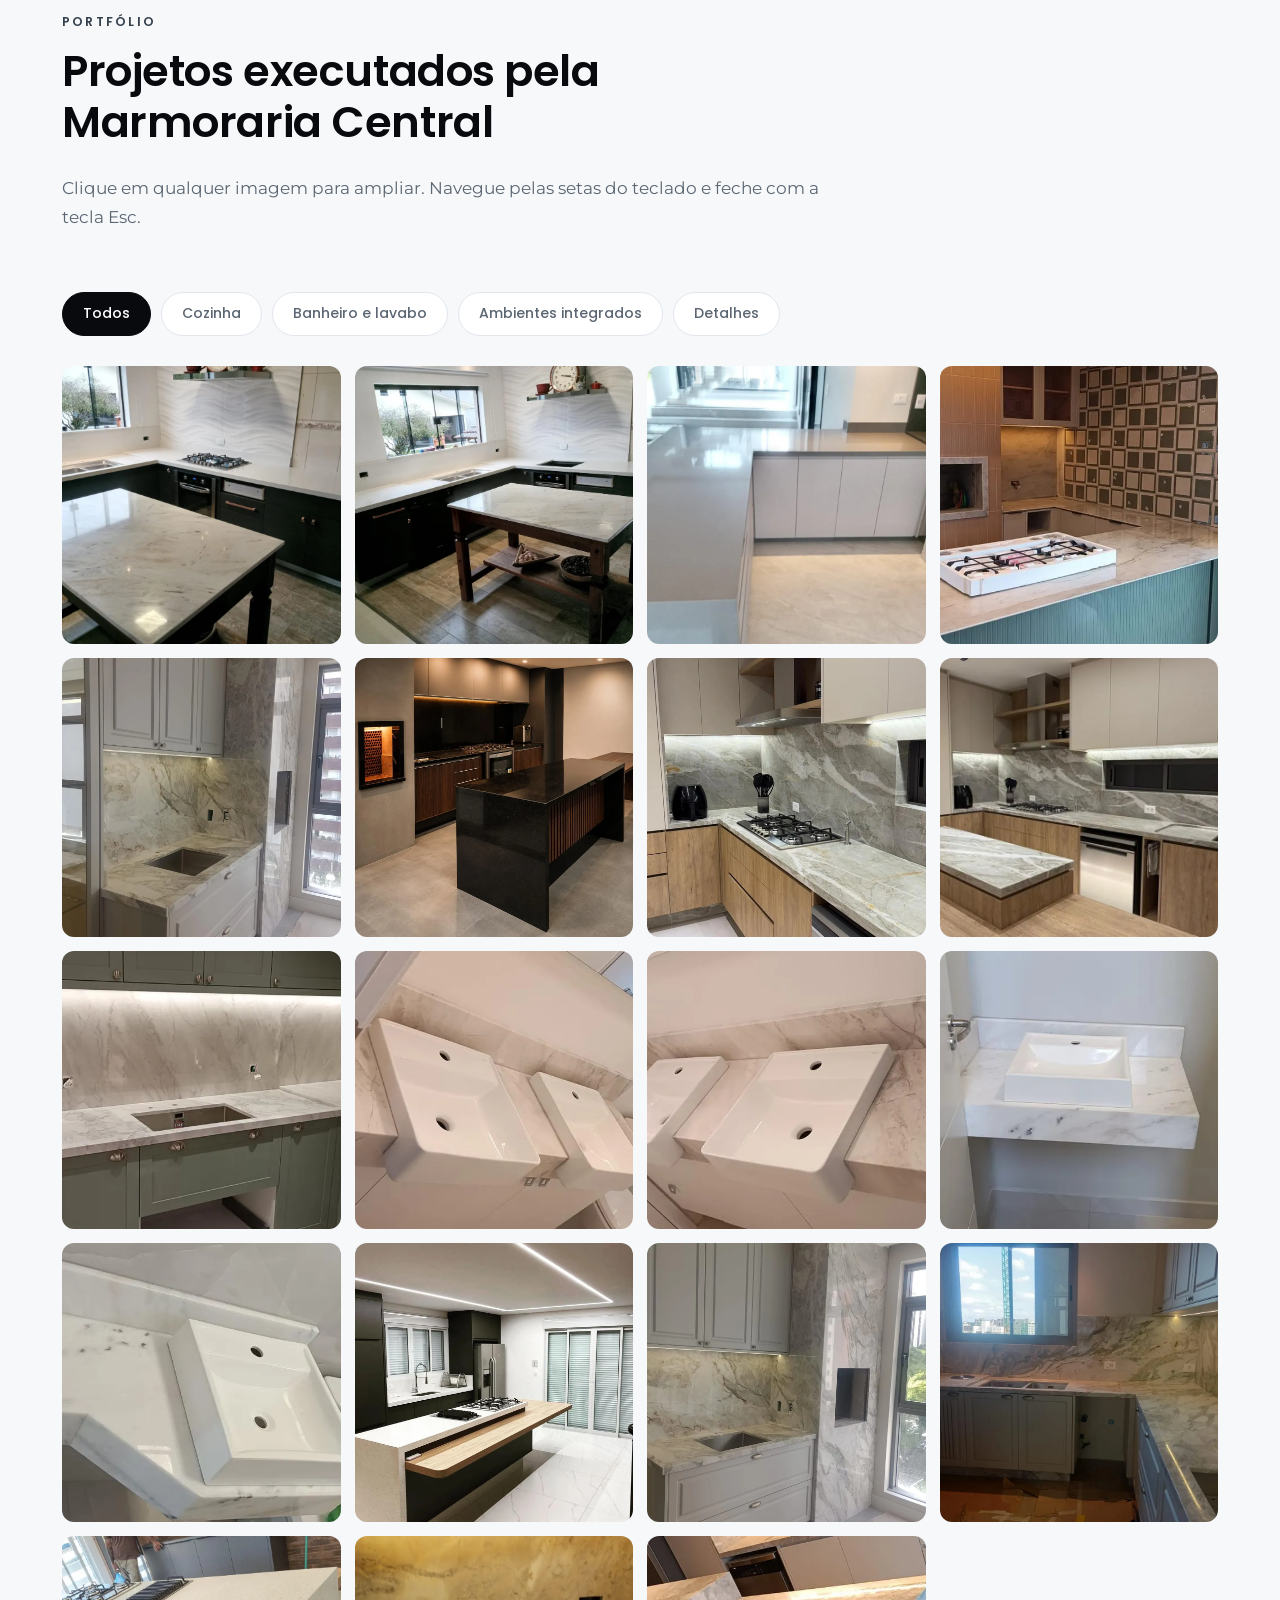
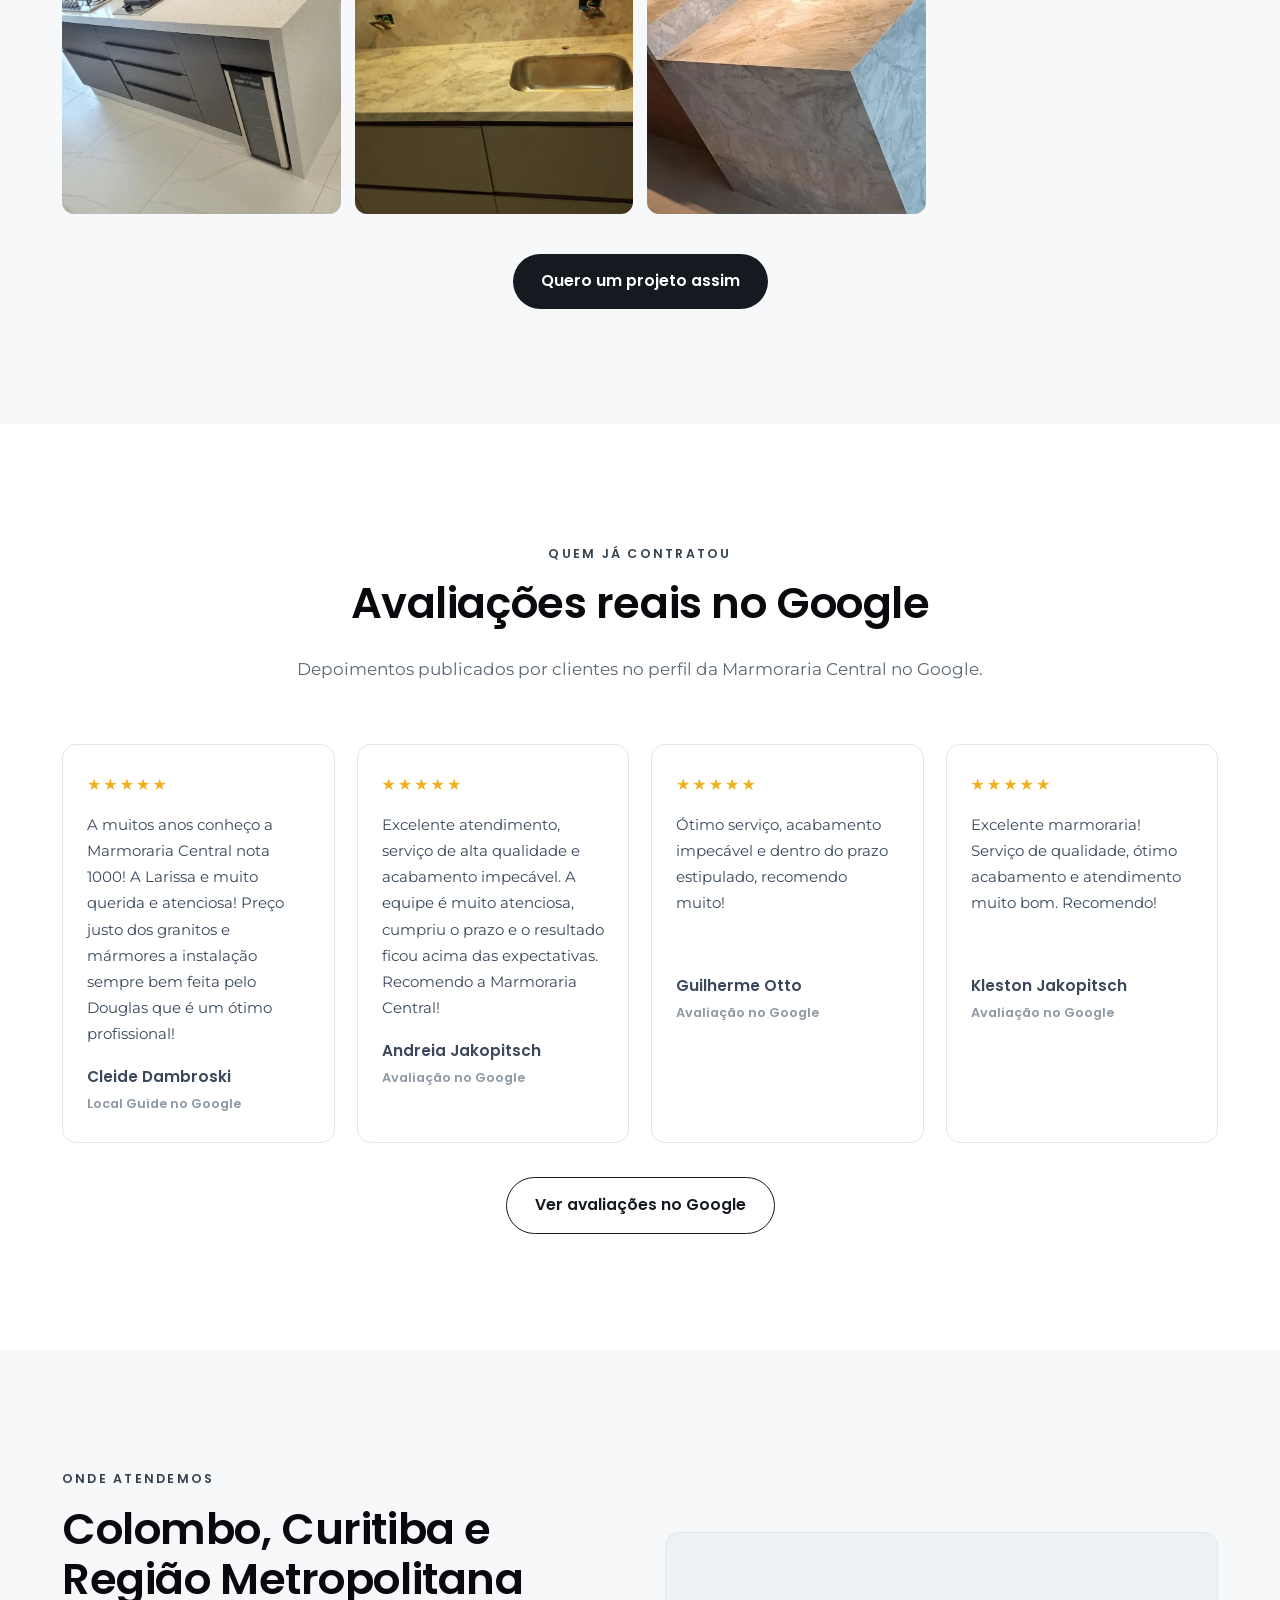
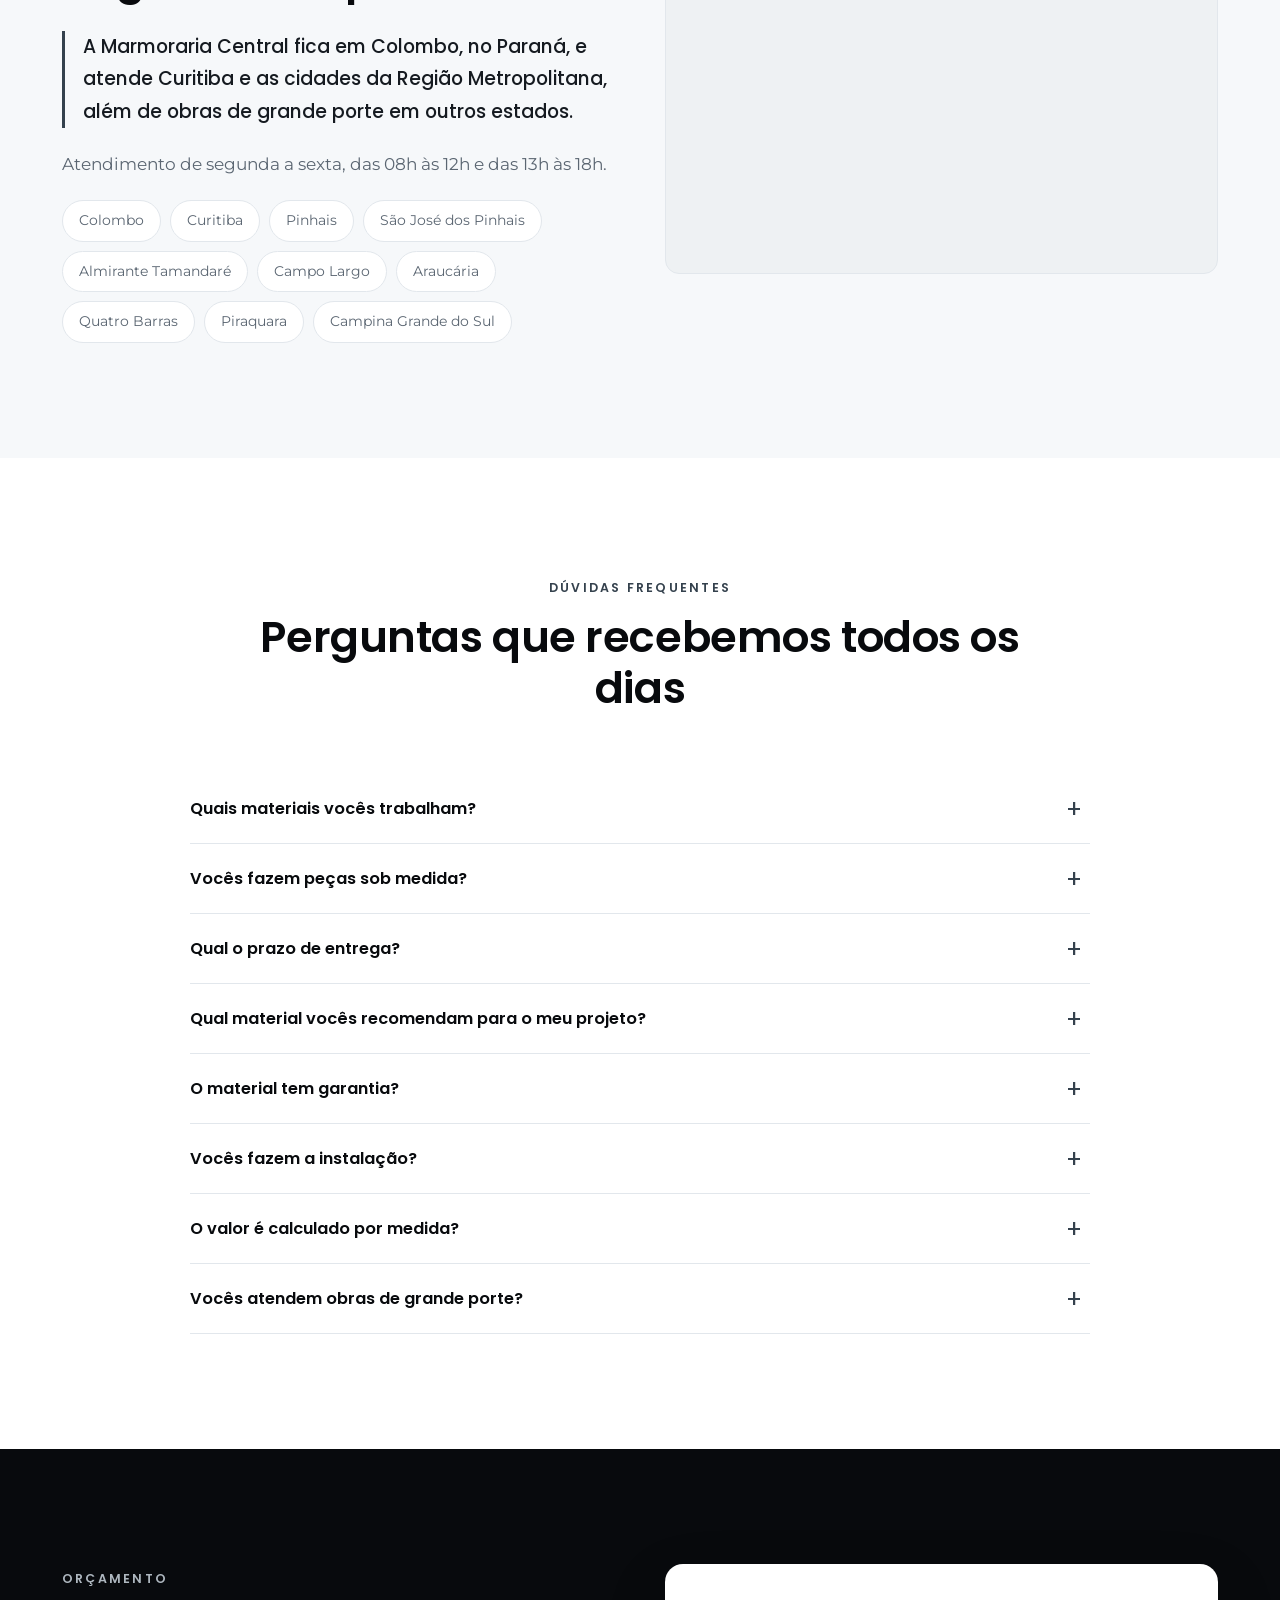
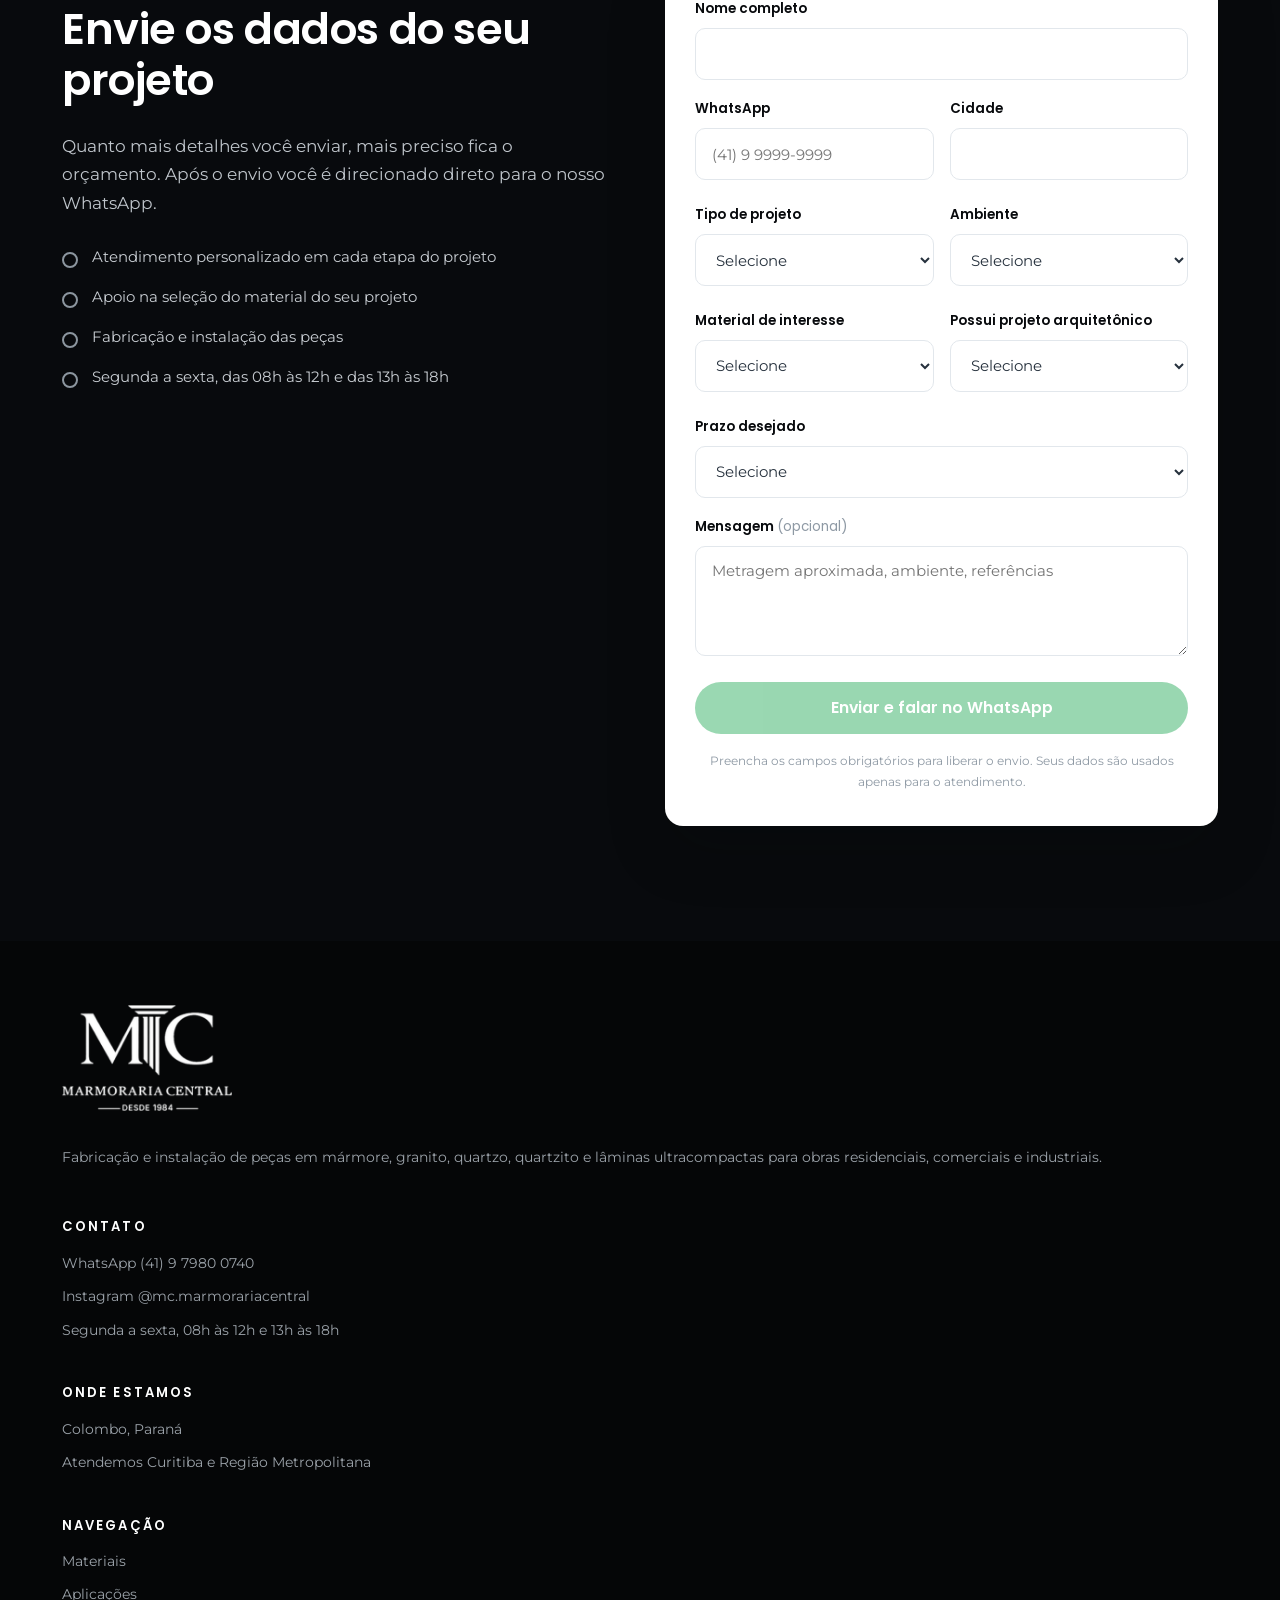
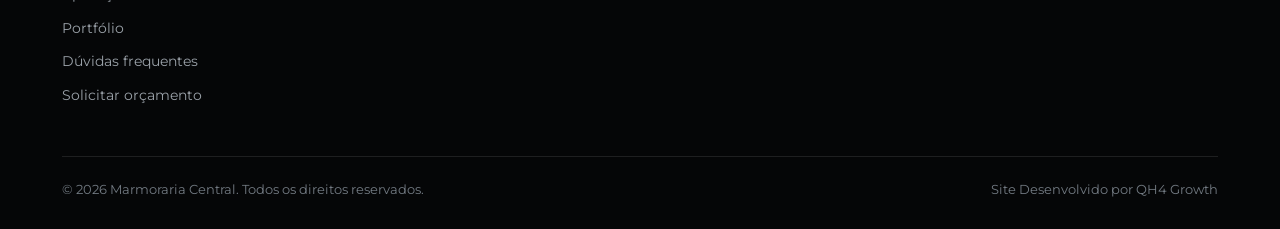
==== commit d452e1a8: "Add files via upload" ====
--- a/index.html
+++ b/index.html
@@ -7,7 +7,7 @@
 <meta name="description" content="Marmoraria em Colombo e Curitiba com quatro décadas de mercado. Quartzito, quartzo, mármore, granito e lâmina ultracompacta sob medida, com fabricação e instalação.">
 <meta name="robots" content="index,follow">
 <link rel="canonical" href="https://www.marmorariacentral.com.br/">
-<meta name="theme-color" content="#0A2340">
+<meta name="theme-color" content="#080A0D">
 
 <meta property="og:type" content="website">
 <meta property="og:locale" content="pt_BR">
@@ -30,12 +30,19 @@
 <link rel="stylesheet" href="css/style.css">
 
 <!-- Google Tag Manager | TROCAR GTM-XXXXXXX pelo container real -->
-<script>(function(w,d,s,l,i){w[l]=w[l]||[];w[l].push({'gtm.start':new Date().getTime(),event:'gtm.js'});var f=d.getElementsByTagName(s)[0],j=d.createElement(s),dl=l!='dataLayer'?'&l='+l:'';j.async=true;j.src='https://www.googletagmanager.com/gtm.js?id='+i+dl;f.parentNode.insertBefore(j,f);})(window,document,'script','dataLayer','GTM-XXXXXXX');</script>
+<script>(function(w,d,s,l,i){w[l]=w[l]||[];w[l].push({'gtm.start':
+new Date().getTime(),event:'gtm.js'});var f=d.getElementsByTagName(s)[0],
+j=d.createElement(s),dl=l!='dataLayer'?'&l='+l:'';j.async=true;j.src=
+'https://www.googletagmanager.com/gtm.js?id='+i+dl;f.parentNode.insertBefore(j,f);
+})(window,document,'script','dataLayer','GTM-KN6KM3X3');</script>
 <!-- Fim Google Tag Manager -->
 </head>
 <body>
 <!-- Google Tag Manager (noscript) -->
-<noscript><iframe src="https://www.googletagmanager.com/ns.html?id=GTM-XXXXXXX" height="0" width="0" style="display:none;visibility:hidden" title="Google Tag Manager"></iframe></noscript>
+<!-- Google Tag Manager (noscript) -->
+<noscript><iframe src="https://www.googletagmanager.com/ns.html?id=GTM-KN6KM3X3"
+height="0" width="0" style="display:none;visibility:hidden"></iframe></noscript>
+<!-- End Google Tag Manager (noscript) -->
 
 <a class="pular" href="#conteudo">Pular para o conteúdo principal</a>
 
@@ -316,9 +323,8 @@
     </div>
 
     <div class="processo-fotos">
-      <img class="anim" src="img/proc-1.webp" alt="Bancada em pedra clara sendo instalada com proteção no piso da obra" width="1000" height="450" loading="lazy">
-      <img class="anim anim-2" src="img/proc-2.webp" alt="Bancada de cozinha em quartzito instalada com recorte para cuba e cooktop" width="1000" height="562" loading="lazy">
-      <img class="anim anim-3" src="img/proc-4.webp" alt="Bancada e frontão em quartzito instalados com nicho embutido na parede" width="1100" height="1100" loading="lazy">
+      <img class="anim" src="img/proc-2.webp" alt="Bancada de cozinha em quartzito instalada com recorte para cuba e cooktop" width="1000" height="562" loading="lazy">
+      <img class="anim anim-2" src="img/proc-4.webp" alt="Bancada e frontão em quartzito instalados com nicho embutido na parede" width="1100" height="1100" loading="lazy">
     </div>
   </div>
 </section>
@@ -344,7 +350,6 @@
       <button class="galeria__item" type="button" data-cat="cozinha"><img src="img/port-cozinha-1.webp" alt="Cozinha com bancada em mármore claro e marcenaria escura" width="1100" height="825" loading="lazy"></button>
       <button class="galeria__item" type="button" data-cat="cozinha"><img src="img/port-cozinha-2.webp" alt="Bancada em pedra clara com frontão contínuo e vista para janela" width="1100" height="825" loading="lazy"></button>
       <button class="galeria__item" type="button" data-cat="cozinha"><img src="img/port-cozinha-3.webp" alt="Bancada cinza com marcenaria clara em cozinha integrada" width="1100" height="825" loading="lazy"></button>
-      <button class="galeria__item" type="button" data-cat="cozinha"><img src="img/port-cozinha-4.webp" alt="Balcão em pedra com frente ripada em madeira" width="1100" height="1462" loading="lazy"></button>
       <button class="galeria__item" type="button" data-cat="cozinha"><img src="img/port-cozinha-5.webp" alt="Bancada em quartzito com armários verdes e iluminação embutida" width="1100" height="495" loading="lazy"></button>
       <button class="galeria__item" type="button" data-cat="cozinha"><img src="img/port-cozinha-6.webp" alt="Cozinha com bancada e frontão em quartzito de veios dourados" width="1100" height="1462" loading="lazy"></button>
       <button class="galeria__item" type="button" data-cat="cozinha"><img src="img/port-cozinha-7.webp" alt="Cozinha em L com bancada em quartzito e cuba dupla" width="1100" height="1375" loading="lazy"></button>
@@ -356,7 +361,6 @@
       <button class="galeria__item" type="button" data-cat="banheiro"><img src="img/port-banheiro-2.webp" alt="Bancada dupla de lavabo em mármore com veios suaves" width="1100" height="495" loading="lazy"></button>
       <button class="galeria__item" type="button" data-cat="banheiro"><img src="img/port-banheiro-3.webp" alt="Cuba esculpida em mármore branco instalada em lavabo" width="1100" height="495" loading="lazy"></button>
       <button class="galeria__item" type="button" data-cat="banheiro"><img src="img/port-banheiro-4.webp" alt="Bancada de lavabo em mármore com cuba integrada" width="1100" height="495" loading="lazy"></button>
-      <button class="galeria__item" type="button" data-cat="banheiro"><img src="img/port-banheiro-5.webp" alt="Nicho revestido em pedra clara embutido na parede" width="1100" height="2444" loading="lazy"></button>
 
       <button class="galeria__item" type="button" data-cat="amplos"><img src="img/port-amplos-1.webp" alt="Sala e cozinha integradas com ilha central em pedra clara" width="1100" height="1375" loading="lazy"></button>
       <button class="galeria__item" type="button" data-cat="amplos"><img src="img/port-amplos-2.webp" alt="Painel de parede em quartzito integrando sala e circulação" width="1100" height="1462" loading="lazy"></button>
--- a/css/style.css
+++ b/css/style.css
@@ -1,21 +1,21 @@
 /* ==========================================================================
    MARMORARIA CENTRAL | Landing Page
-   Paleta: azul institucional + branco, fundo mesclado
+   Paleta: grafite quase preto + branco, com acentos frios discretos
    ========================================================================== */
 
 :root{
-  --azul-900:#0A2340;
-  --azul-800:#0E2E52;
-  --azul-700:#143F6B;
-  --azul-500:#1F6099;
-  --azul-100:#E4EDF5;
+  --azul-900:#080A0D;
+  --azul-800:#0D1014;
+  --azul-700:#151A20;
+  --azul-500:#34414D;
+  --azul-100:#EEF1F3;
   --branco:#FFFFFF;
   --off:#F6F8FA;
   --pedra:#5B6672;
   --pedra-clara:#8E99A4;
   --linha:#E2E7EC;
-  --sombra:0 18px 45px rgba(10,35,64,.10);
-  --sombra-forte:0 24px 60px rgba(10,35,64,.18);
+  --sombra:0 18px 45px rgba(8,10,13,.10);
+  --sombra-forte:0 24px 60px rgba(8,10,13,.18);
   --raio:14px;
   --max:1200px;
   --t:.45s cubic-bezier(.22,.61,.36,1);
@@ -43,18 +43,18 @@
 .container{width:100%;max-width:var(--max);margin:0 auto;padding:0 22px}
 .secao{padding:clamp(64px,9vw,120px) 0}
 .secao--off{background:var(--off)}
-.secao--escura{background:var(--azul-900);color:#D9E2EC}
+.secao--escura{background:var(--azul-900);color:#DDE1E5}
 .secao--escura h2,.secao--escura h3{color:#fff}
 
 .olho{
   display:inline-block;font-family:'Poppins',sans-serif;font-size:.78rem;font-weight:600;
   letter-spacing:.18em;text-transform:uppercase;color:var(--azul-500);margin-bottom:14px;
 }
-.secao--escura .olho{color:#8FBBE4}
+.secao--escura .olho{color:#AEB7BF}
 .cabecalho-secao{max-width:760px;margin-bottom:clamp(38px,5vw,60px)}
 .cabecalho-secao--centro{margin-left:auto;margin-right:auto;text-align:center}
 .lead{font-size:1.06rem;color:var(--pedra)}
-.secao--escura .lead{color:#B9C7D6}
+.secao--escura .lead{color:#BFC5CB}
 
 /* Resposta direta: frase autocontida no topo de cada bloco (GEO/AEO) */
 .resposta{
@@ -62,7 +62,7 @@
   font-weight:500;color:var(--azul-700);border-left:3px solid var(--azul-500);
   padding-left:18px;margin:0 0 22px;max-width:820px;
 }
-.secao--escura .resposta{color:#DCE7F2;border-left-color:#8FBBE4}
+.secao--escura .resposta{color:#E1E4E7;border-left-color:#AEB7BF}
 
 /* ---------- Acessibilidade ---------- */
 .pular{
@@ -94,22 +94,22 @@
 /* ---------- Header ---------- */
 .topo{
   position:fixed;inset:0 0 auto 0;z-index:120;
-  background:rgba(10,35,64,.0);
+  background:rgba(8,10,13,0);
   transition:background .35s ease,box-shadow .35s ease,padding .35s ease;
   padding:16px 0;
 }
-.topo.rolado{background:rgba(9,28,52,.96);backdrop-filter:blur(10px);box-shadow:0 8px 30px rgba(0,0,0,.22);padding:8px 0}
+.topo.rolado{background:rgba(8,10,13,.97);backdrop-filter:blur(10px);box-shadow:0 8px 30px rgba(0,0,0,.28);padding:8px 0}
 .topo__int{display:flex;align-items:center;justify-content:space-between;gap:18px}
 .marca{display:flex;align-items:center;gap:12px;text-decoration:none;color:#fff}
-.marca__logo{height:52px;width:auto;transition:height .35s ease}
-.topo.rolado .marca__logo{height:42px}
-.marca--rodape .marca__logo{height:64px;margin-bottom:18px}
-.menu-mobile__logo{position:absolute;top:26px;left:26px;height:44px;width:auto;opacity:.9}
+.marca__logo{width:clamp(112px,12vw,132px);height:auto;transition:width .35s ease}
+.topo.rolado .marca__logo{width:clamp(100px,10vw,118px)}
+.marca--rodape .marca__logo{width:clamp(138px,16vw,170px);height:auto;margin-bottom:18px}
+.menu-mobile__logo{position:absolute;top:24px;left:26px;width:clamp(126px,38vw,154px);height:auto;opacity:.95}
 .marca__nome{font-family:'Poppins',sans-serif;font-weight:600;font-size:1rem;line-height:1.1;letter-spacing:.02em}
 .marca__nome small{display:block;font-weight:400;font-size:.68rem;letter-spacing:.22em;text-transform:uppercase;opacity:.75}
 .menu{display:none;gap:28px;align-items:center}
-.menu a{font-size:.9rem;font-weight:500;color:#E3ECF5;text-decoration:none;position:relative;padding:6px 0}
-.menu a::after{content:"";position:absolute;left:0;bottom:0;width:0;height:1.5px;background:#8FBBE4;transition:width .3s ease}
+.menu a{font-size:.9rem;font-weight:500;color:#E6E8EA;text-decoration:none;position:relative;padding:6px 0}
+.menu a::after{content:"";position:absolute;left:0;bottom:0;width:0;height:1.5px;background:#AEB7BF;transition:width .3s ease}
 .menu a:hover::after{width:100%}
 .topo .btn{min-height:46px;padding:11px 22px;font-size:.9rem}
 .topo__zap{display:none}
@@ -135,17 +135,17 @@
 .hero__fundo img{width:100%;height:100%;object-fit:cover}
 .hero__fundo::after{
   content:"";position:absolute;inset:0;
-  background:linear-gradient(105deg,rgba(8,26,48,.94) 0%,rgba(10,35,64,.86) 42%,rgba(10,35,64,.42) 100%);
+  background:linear-gradient(105deg,rgba(5,7,9,.96) 0%,rgba(8,10,13,.90) 42%,rgba(8,10,13,.48) 100%);
 }
 .hero__int{position:relative;z-index:2;max-width:760px;color:#fff}
 .hero h1{color:#fff;margin-bottom:20px}
-.hero h1 em{font-style:normal;color:#9CC6EA}
-.hero__sub{font-size:clamp(1rem,1.9vw,1.2rem);color:#D3E0EE;max-width:600px;margin-bottom:32px}
+.hero h1 em{font-style:normal;color:#C2C9CF}
+.hero__sub{font-size:clamp(1rem,1.9vw,1.2rem);color:#D9DDE1;max-width:600px;margin-bottom:32px}
 .hero__acoes{display:flex;flex-wrap:wrap;gap:14px;margin-bottom:40px}
 .selos{display:flex;flex-wrap:wrap;gap:10px;list-style:none;padding:0;margin:0}
 .selos li{
   font-family:'Poppins',sans-serif;font-size:.78rem;font-weight:500;letter-spacing:.06em;
-  text-transform:uppercase;color:#CBDBEA;border:1px solid rgba(255,255,255,.28);
+  text-transform:uppercase;color:#D2D6DA;border:1px solid rgba(255,255,255,.28);
   padding:9px 16px;border-radius:100px;background:rgba(255,255,255,.06);
 }
 
@@ -153,7 +153,7 @@
 .credibilidade{background:var(--azul-800);color:#fff;padding:44px 0}
 .credibilidade__grade{display:grid;gap:30px;grid-template-columns:repeat(2,1fr);text-align:center}
 .cred__num{font-family:'Poppins',sans-serif;font-size:clamp(1.9rem,4vw,2.7rem);font-weight:700;color:#fff;line-height:1;margin-bottom:8px;display:block}
-.cred__txt{font-size:.86rem;color:#A9BFD4;letter-spacing:.04em}
+.cred__txt{font-size:.86rem;color:#ABB2B9;letter-spacing:.04em}
 
 /* ---------- Materiais ---------- */
 .materiais{display:grid;gap:26px;grid-template-columns:1fr}
@@ -166,7 +166,7 @@
 .material__foto img{width:100%;height:100%;object-fit:cover;transition:transform .8s ease}
 .material:hover .material__foto img{transform:scale(1.05)}
 .material__tag{
-  position:absolute;top:14px;left:14px;background:rgba(10,35,64,.9);color:#fff;
+  position:absolute;top:14px;left:14px;background:rgba(8,10,13,.92);color:#fff;
   font-family:'Poppins',sans-serif;font-size:.68rem;font-weight:600;letter-spacing:.14em;
   text-transform:uppercase;padding:7px 13px;border-radius:100px;
 }
@@ -179,7 +179,7 @@
 }
 .material__cta{margin-top:auto;font-family:'Poppins',sans-serif;font-weight:600;font-size:.92rem;color:var(--azul-700);text-decoration:none;display:inline-flex;align-items:center;gap:8px}
 .material__cta:hover{gap:14px}
-.material--destaque{border-color:#C6D8E8;box-shadow:0 10px 30px rgba(10,35,64,.07)}
+.material--destaque{border-color:#D2D6DA;box-shadow:0 10px 30px rgba(8,10,13,.07)}
 .material--destaque .material__tag{background:var(--azul-500)}
 
 /* ---------- Tabela comparativa ---------- */
@@ -199,16 +199,16 @@
 }
 .ambiente img{position:absolute;inset:0;width:100%;height:100%;object-fit:cover;transition:transform .9s ease}
 .ambiente:hover img{transform:scale(1.06)}
-.ambiente::after{content:"";position:absolute;inset:0;background:linear-gradient(to top,rgba(8,26,48,.93) 8%,rgba(8,26,48,.45) 48%,rgba(8,26,48,.12) 100%)}
+.ambiente::after{content:"";position:absolute;inset:0;background:linear-gradient(to top,rgba(5,7,9,.94) 8%,rgba(8,10,13,.50) 48%,rgba(8,10,13,.14) 100%)}
 .ambiente__txt{position:relative;z-index:2;padding:26px 24px}
 .ambiente__txt h3{color:#fff;margin-bottom:8px}
-.ambiente__txt p{color:#CFDCE9;font-size:.93rem;margin:0}
+.ambiente__txt p{color:#D3D7DB;font-size:.93rem;margin:0}
 
 /* ---------- Tendências ---------- */
 .tendencias{display:grid;gap:18px;grid-template-columns:1fr;list-style:none;padding:0;margin:0}
 .tendencias li{background:rgba(255,255,255,.05);border:1px solid rgba(255,255,255,.14);border-radius:12px;padding:22px 24px}
 .tendencias strong{display:block;font-family:'Poppins',sans-serif;color:#fff;font-weight:600;margin-bottom:6px}
-.tendencias span{font-size:.93rem;color:#B9C7D6}
+.tendencias span{font-size:.93rem;color:#BFC5CB}
 
 /* ---------- Processo ---------- */
 .processo{display:grid;gap:24px;grid-template-columns:1fr;counter-reset:passo}
@@ -243,7 +243,7 @@
 
 /* ---------- Lightbox ---------- */
 .lightbox{
-  position:fixed;inset:0;z-index:200;background:rgba(6,18,33,.96);
+  position:fixed;inset:0;z-index:200;background:rgba(4,5,6,.97);
   display:none;align-items:center;justify-content:center;padding:20px;
 }
 .lightbox[open],.lightbox.ativo{display:flex}
@@ -255,7 +255,7 @@
 .lb-fechar{top:22px;right:22px}
 .lb-ant{left:16px;top:50%;transform:translateY(-50%)}
 .lb-prox{right:16px;top:50%;transform:translateY(-50%)}
-.lb-legenda{position:absolute;bottom:22px;left:0;right:0;text-align:center;color:#C6D5E4;font-size:.88rem;padding:0 70px}
+.lb-legenda{position:absolute;bottom:22px;left:0;right:0;text-align:center;color:#CDD1D5;font-size:.88rem;padding:0 70px}
 
 /* ---------- Depoimentos ---------- */
 .depoimentos{display:grid;gap:22px;grid-template-columns:1fr}
@@ -296,7 +296,7 @@
   font-family:inherit;font-size:.96rem;color:#26313D;background:#fff;transition:border-color .2s ease;
 }
 .campo textarea{min-height:110px;resize:vertical}
-.campo input:focus,.campo select:focus,.campo textarea:focus{border-color:var(--azul-500);outline:none;box-shadow:0 0 0 3px rgba(31,96,153,.15)}
+.campo input:focus,.campo select:focus,.campo textarea:focus{border-color:var(--azul-500);outline:none;box-shadow:0 0 0 3px rgba(52,65,77,.16)}
 .campo input[aria-invalid="true"],.campo select[aria-invalid="true"]{border-color:#C0392B}
 .erro{display:block;font-size:.8rem;color:#C0392B;margin-top:6px;min-height:0}
 .dupla{display:grid;gap:0;grid-template-columns:1fr}
@@ -304,19 +304,19 @@
 .form-status{margin-top:14px;font-size:.9rem;color:var(--azul-700);text-align:center}
 .form-nota{font-size:.78rem;color:var(--pedra-clara);text-align:center;margin:14px 0 0}
 .form-lista{list-style:none;padding:0;margin:26px 0 0}
-.form-lista li{position:relative;padding-left:30px;margin-bottom:14px;color:#C3D2E1;font-size:.95rem}
-.form-lista li::before{content:"";position:absolute;left:0;top:8px;width:16px;height:16px;border-radius:50%;border:2px solid #6FA8D8}
+.form-lista li{position:relative;padding-left:30px;margin-bottom:14px;color:#C8CDD2;font-size:.95rem}
+.form-lista li::before{content:"";position:absolute;left:0;top:8px;width:16px;height:16px;border-radius:50%;border:2px solid #8C969F}
 
 /* ---------- Rodapé ---------- */
-.rodape{background:#071B31;color:#93A6B9;padding:64px 0 28px;font-size:.9rem}
+.rodape{background:#050607;color:#9BA2A9;padding:64px 0 28px;font-size:.9rem}
 .rodape__grade{display:grid;gap:34px;grid-template-columns:1fr;margin-bottom:40px}
 .rodape h4{color:#fff;font-size:.82rem;letter-spacing:.16em;text-transform:uppercase;margin-bottom:16px;font-weight:600}
-.rodape a{color:#93A6B9;text-decoration:none}
+.rodape a{color:#9BA2A9;text-decoration:none}
 .rodape a:hover{color:#fff}
 .rodape .marca{margin-bottom:16px}
 .rodape ul{list-style:none;padding:0;margin:0}
 .rodape li{margin-bottom:9px}
-.rodape__fim{border-top:1px solid rgba(255,255,255,.1);padding-top:22px;display:flex;flex-wrap:wrap;gap:12px;justify-content:space-between;font-size:.8rem;color:#6E8299}
+.rodape__fim{border-top:1px solid rgba(255,255,255,.1);padding-top:22px;display:flex;flex-wrap:wrap;gap:12px;justify-content:space-between;font-size:.8rem;color:#737B83}
 
 /* ---------- WhatsApp flutuante ---------- */
 .zap-fixo{
@@ -342,7 +342,7 @@
 .js .galeria__item{opacity:0;transform:translateY(26px) scale(.97);transition:opacity .7s ease,transform .7s cubic-bezier(.22,.61,.36,1)}
 .js .galeria__item.visivel{opacity:1;transform:none}
 /* barra de progresso de leitura */
-.progresso{position:fixed;top:0;left:0;height:3px;width:0;background:linear-gradient(90deg,#1F6099,#8FBBE4);z-index:140;transition:width .12s linear}
+.progresso{position:fixed;top:0;left:0;height:3px;width:0;background:linear-gradient(90deg,#34414D,#AEB7BF);z-index:140;transition:width .12s linear}
 .anim-2{transition-delay:.1s}.anim-3{transition-delay:.2s}.anim-4{transition-delay:.3s}
 
 /* ---------- Breakpoints ---------- */
@@ -350,7 +350,7 @@
   .credibilidade__grade{grid-template-columns:repeat(4,1fr)}
   .dupla{grid-template-columns:1fr 1fr;gap:0 16px}
   .galeria{grid-template-columns:repeat(3,1fr)}
-  .processo-fotos{grid-template-columns:repeat(3,1fr)}
+  .processo-fotos{grid-template-columns:repeat(2,1fr)}
   form.orcamento{padding:34px 30px}
 }
 @media (min-width:900px){
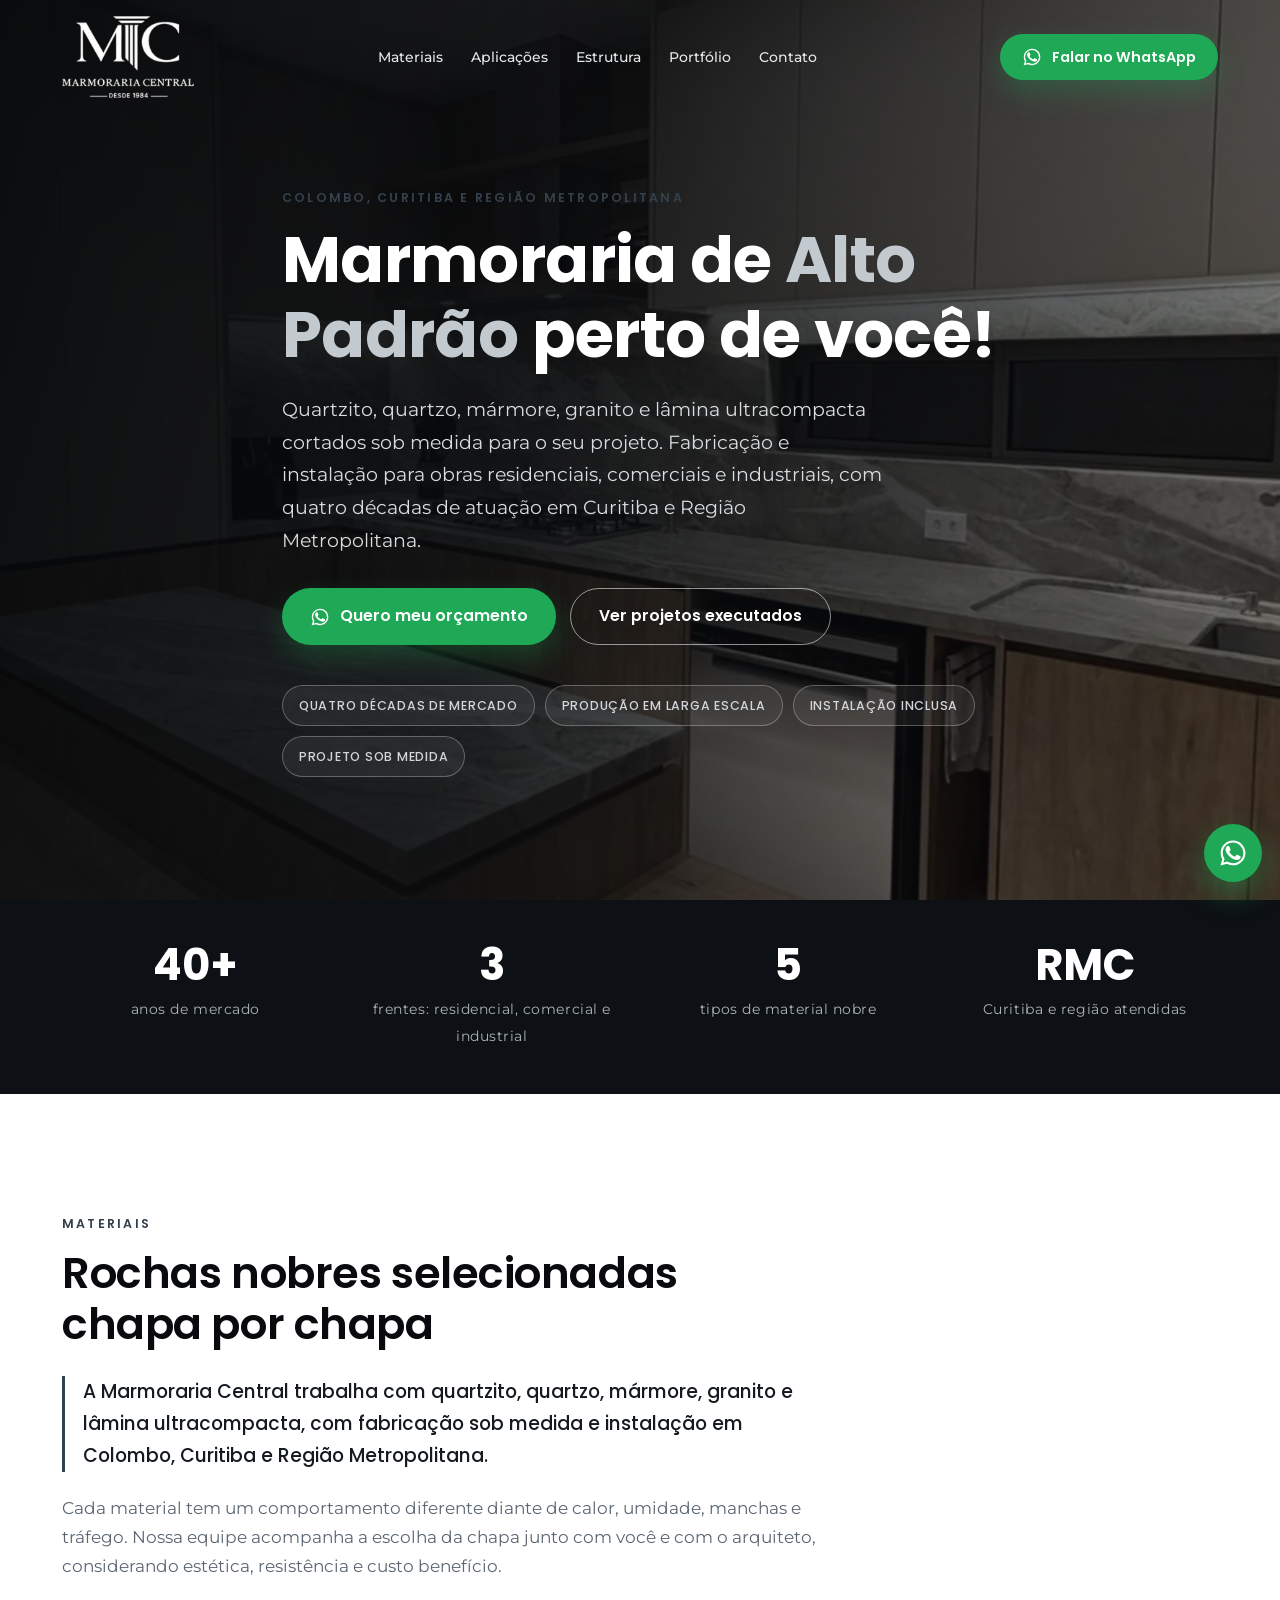
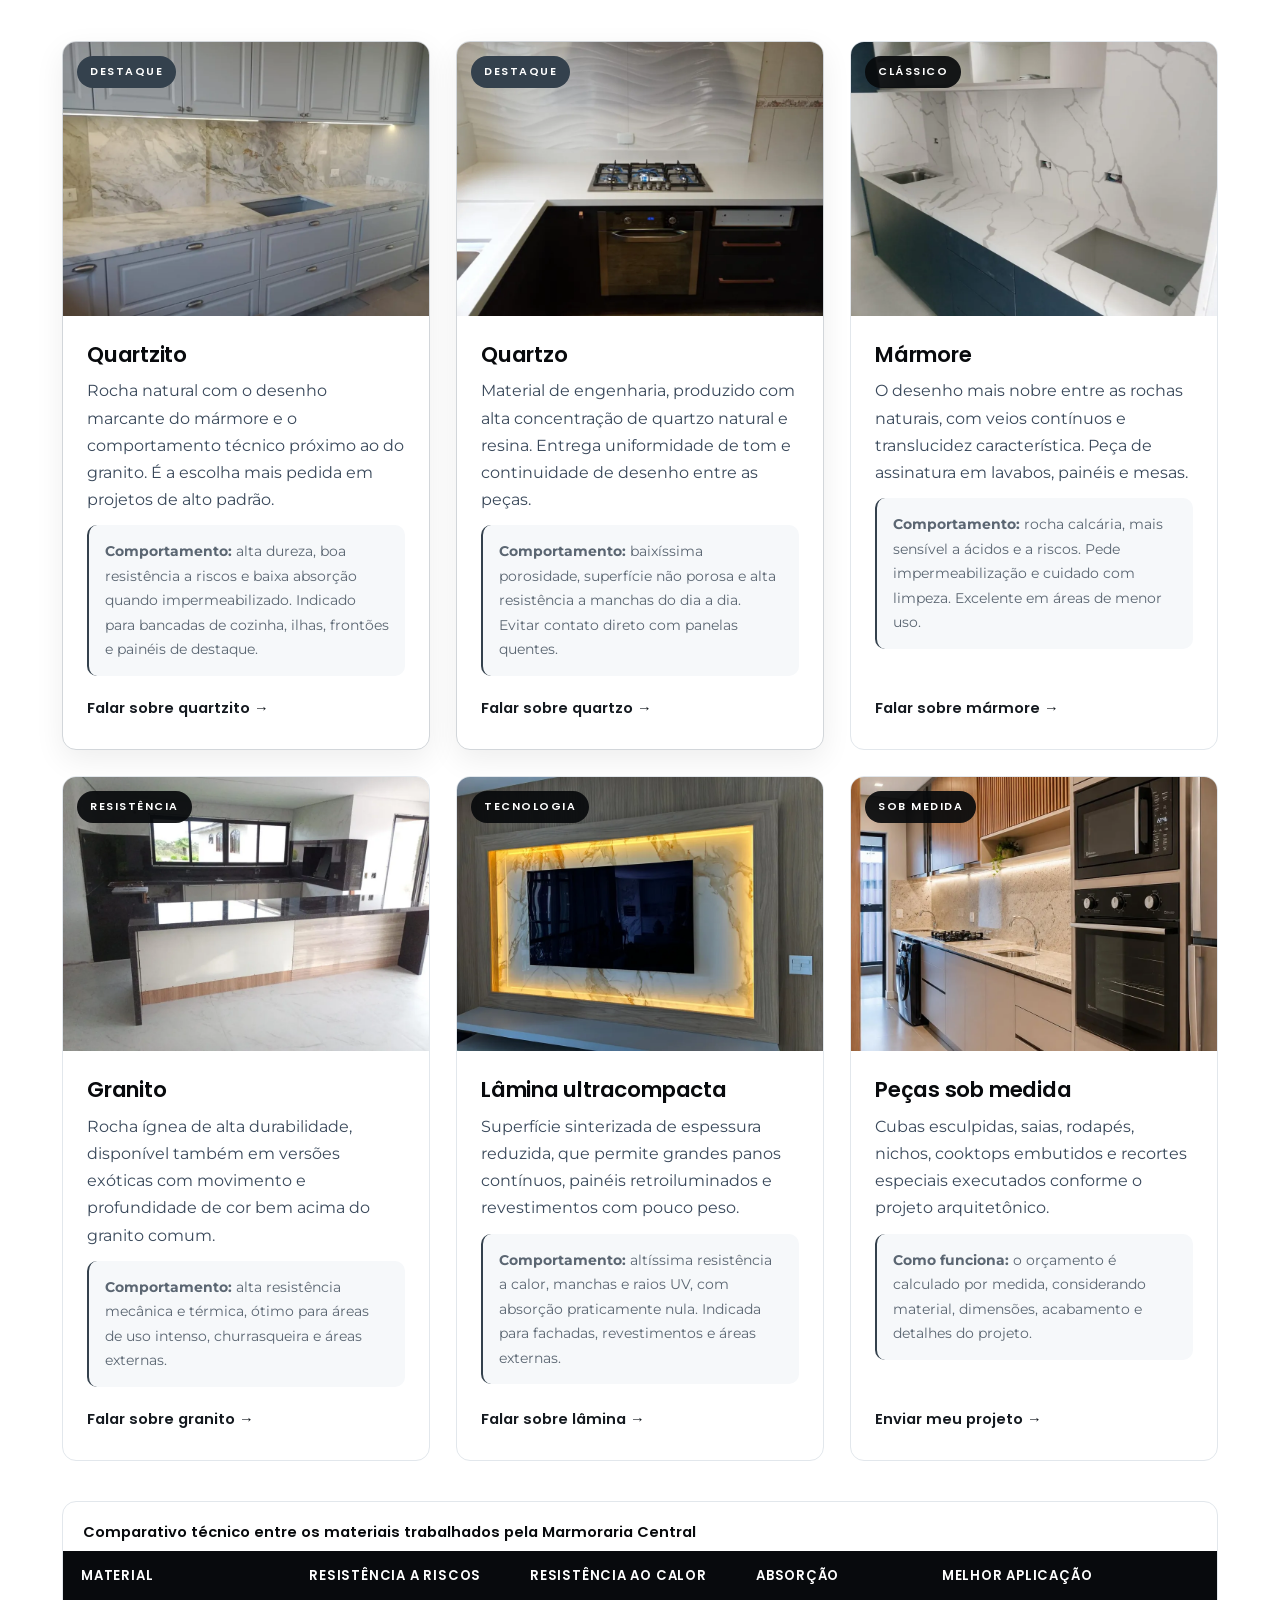
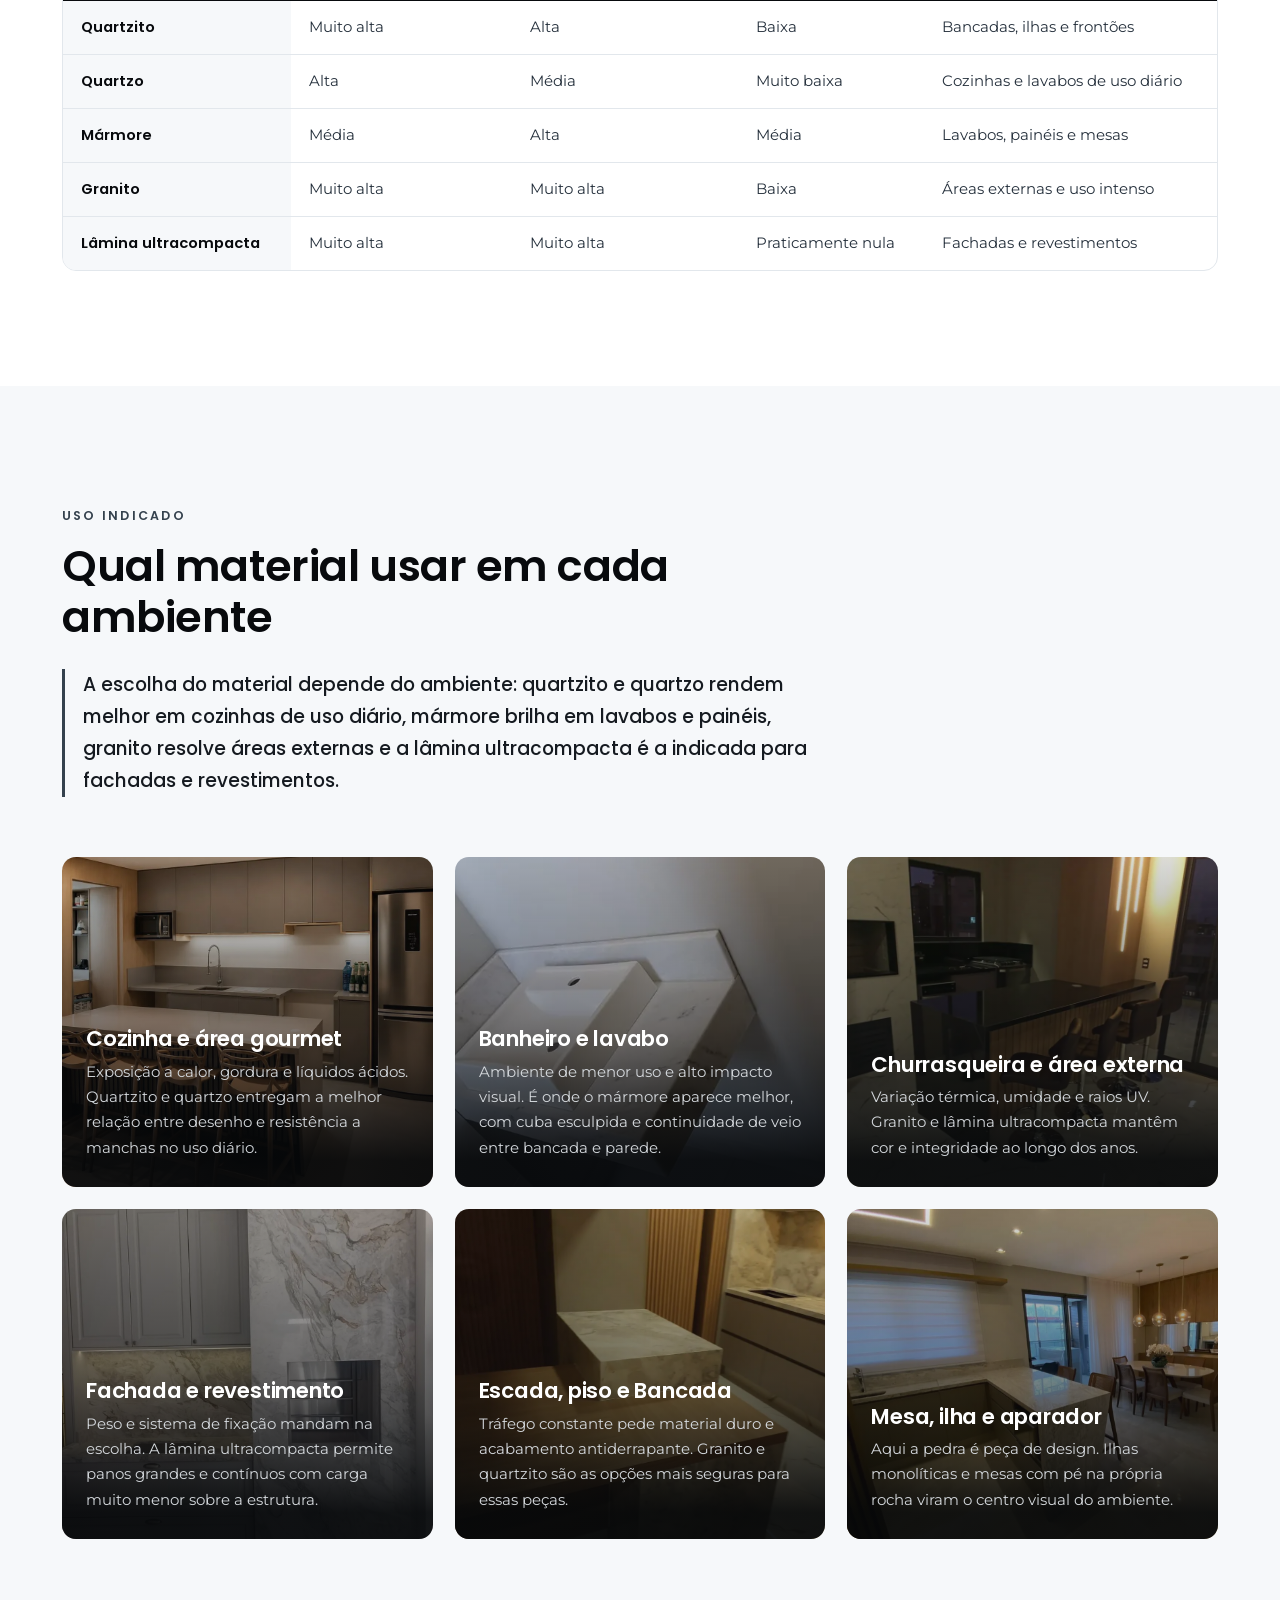
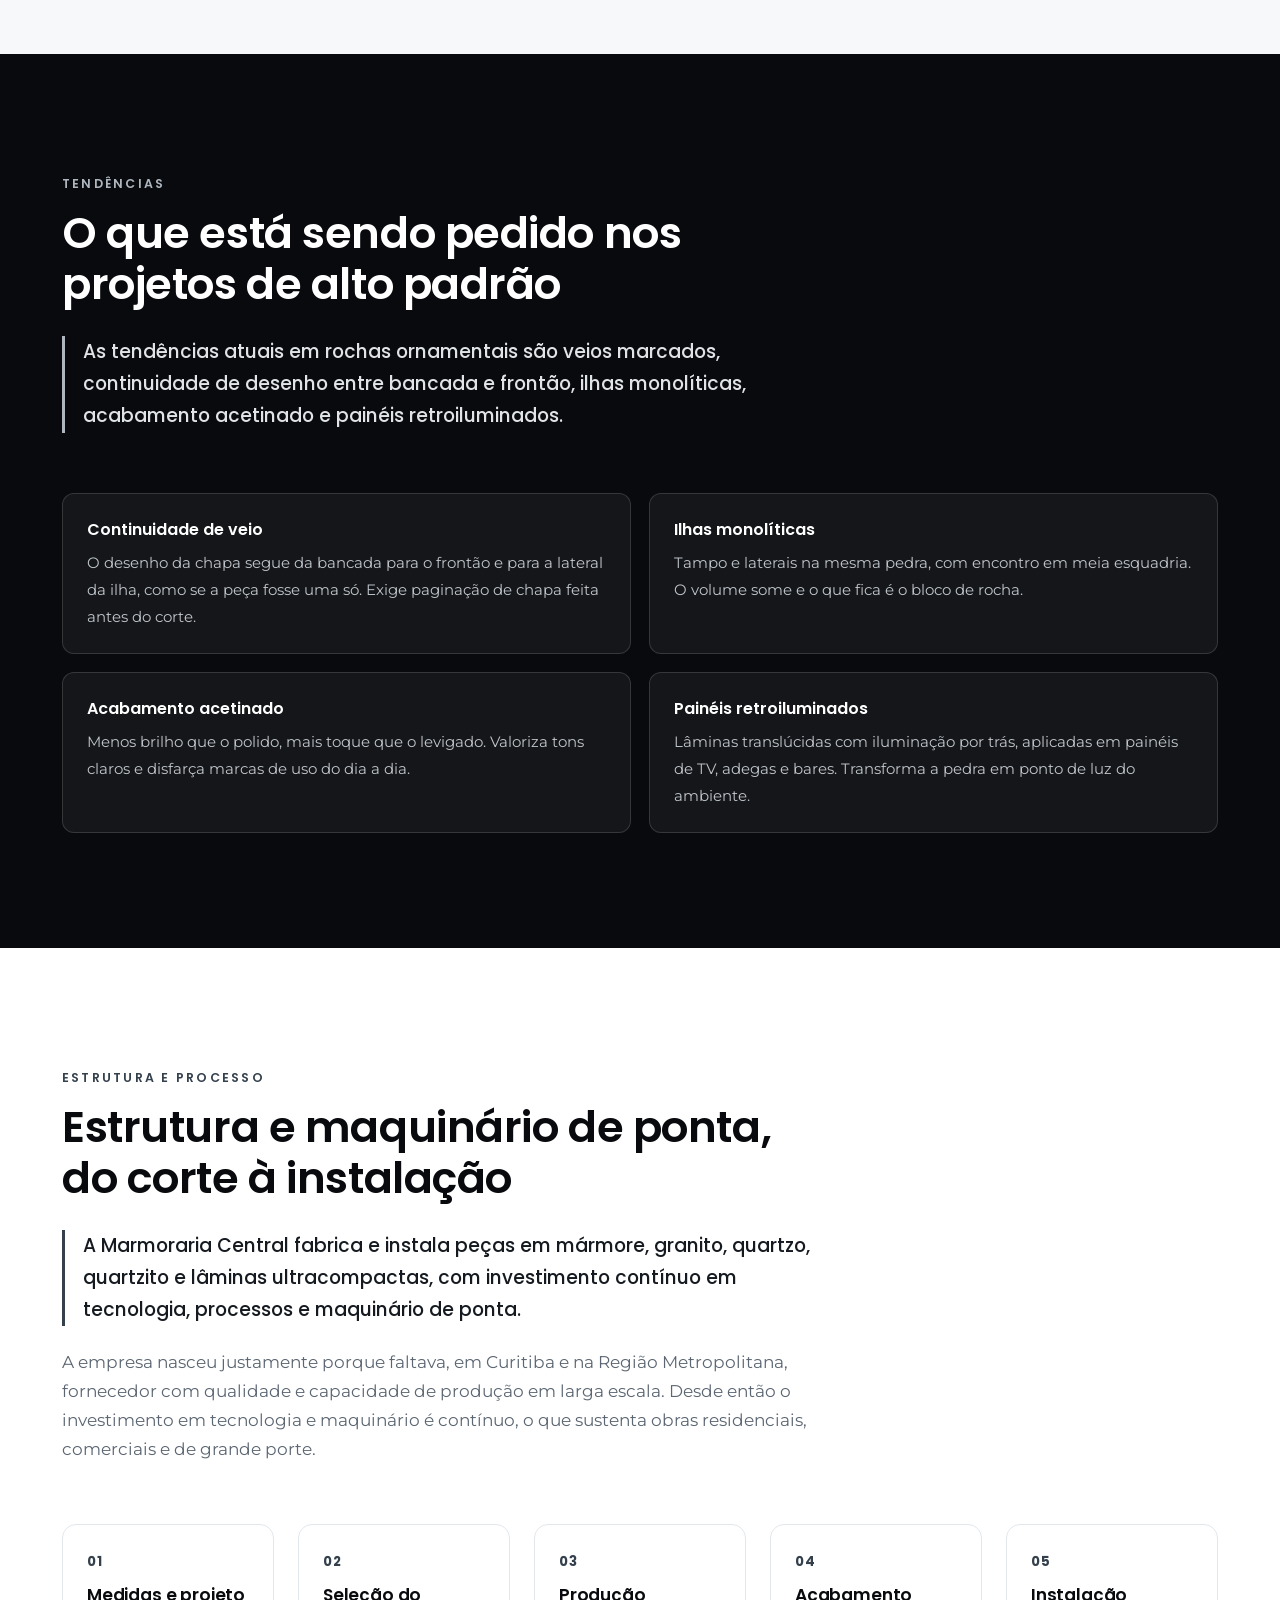
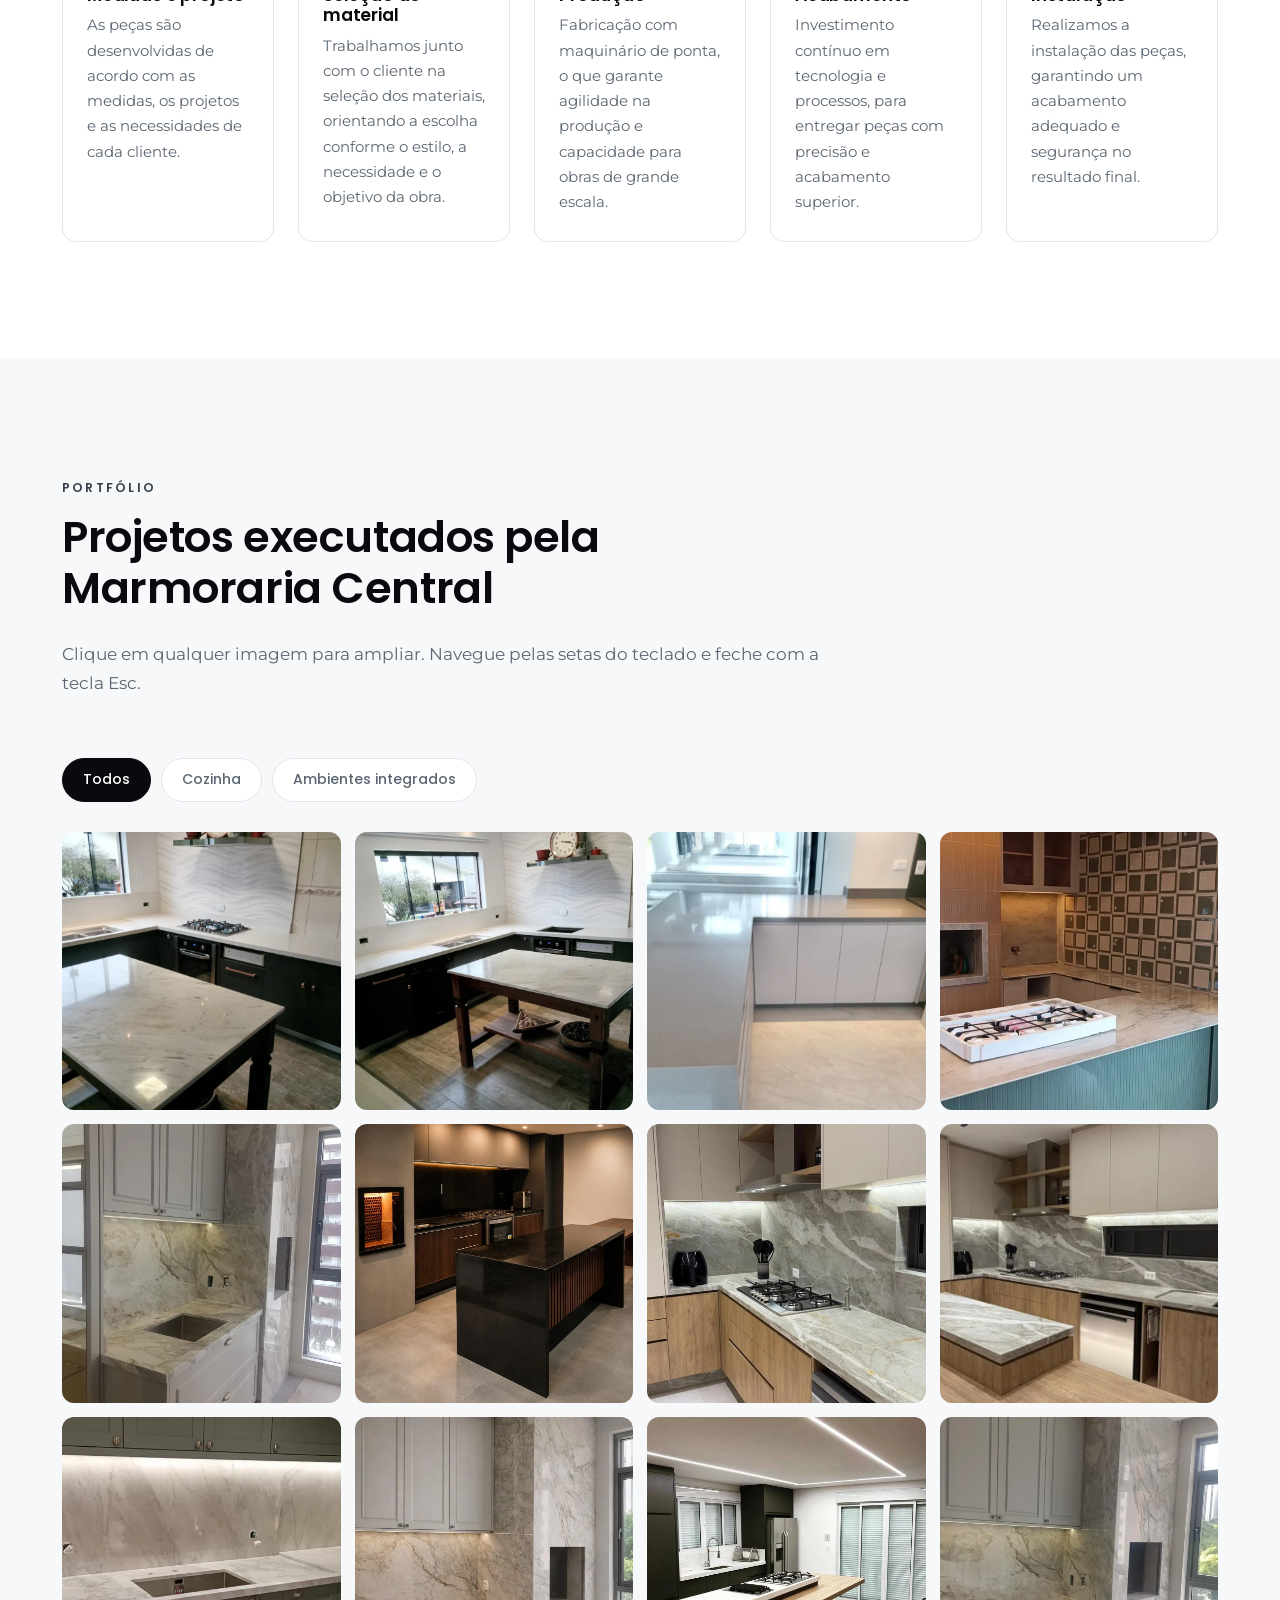
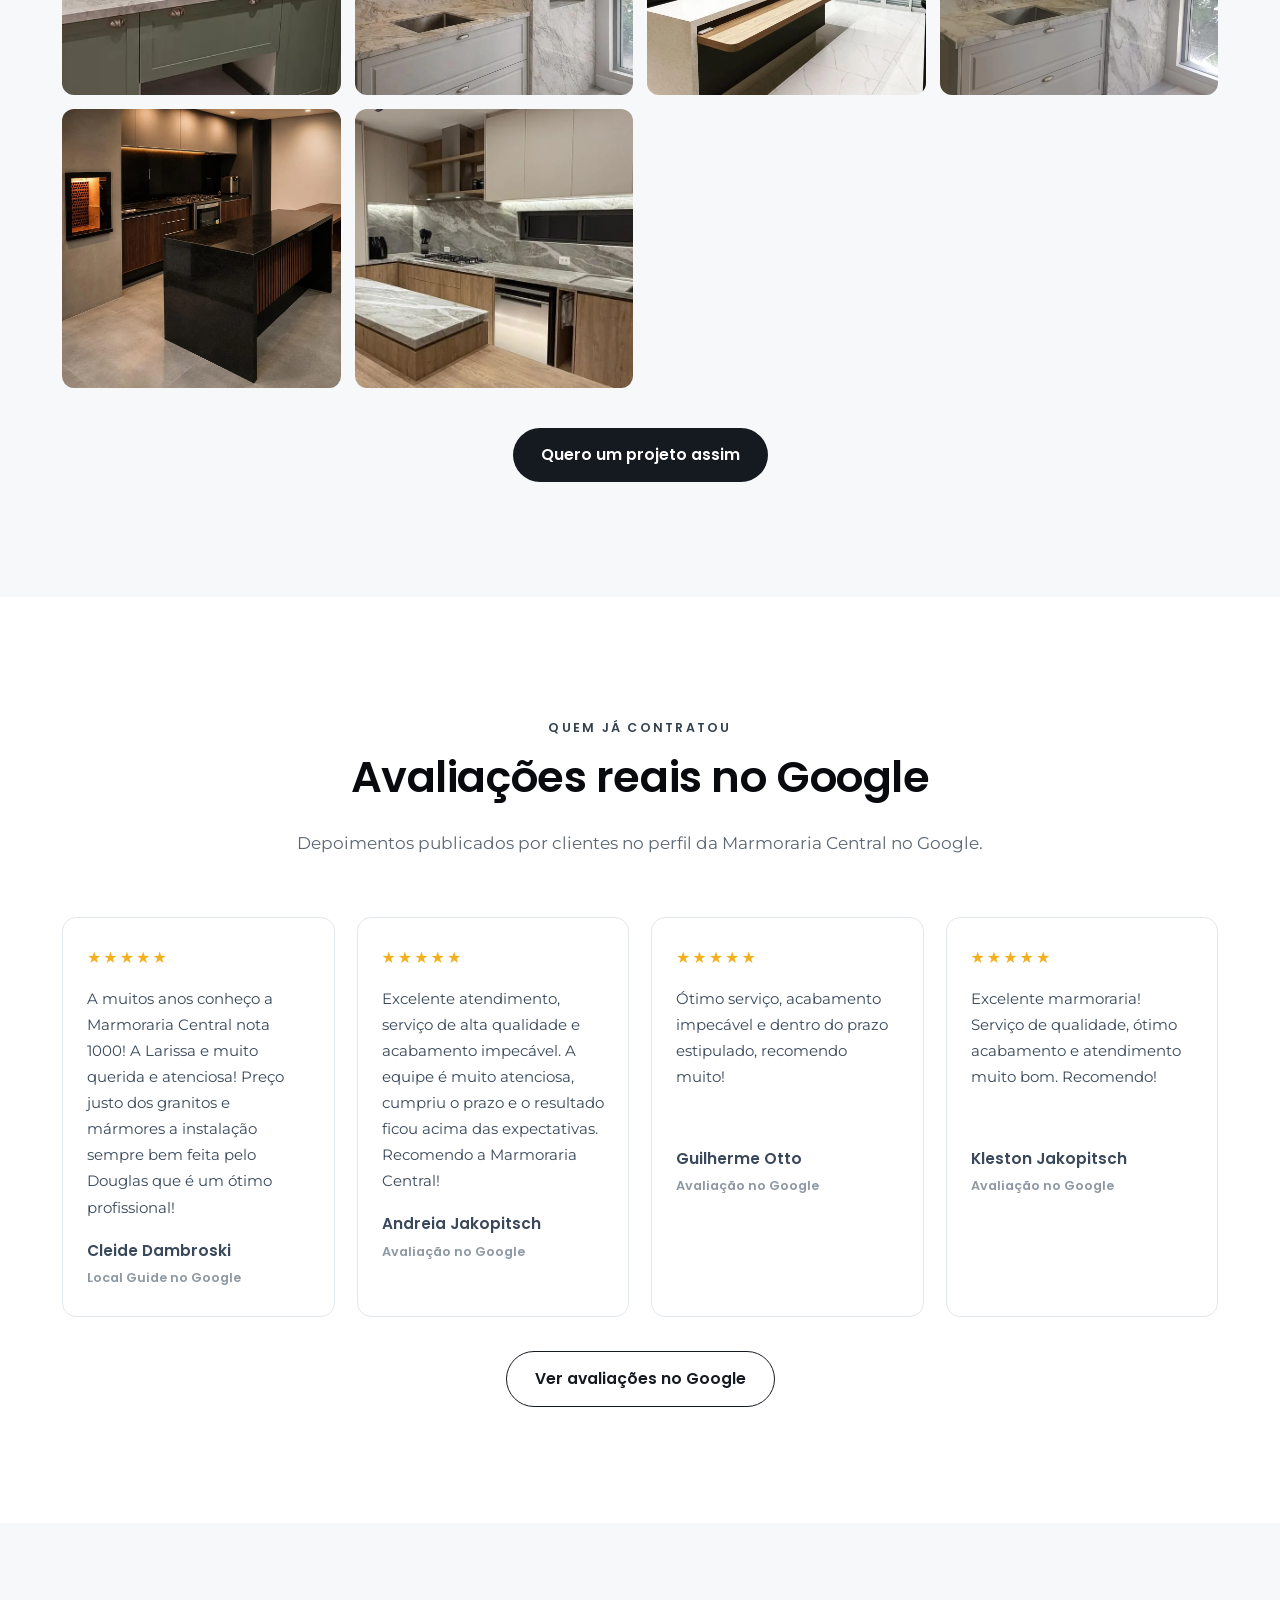
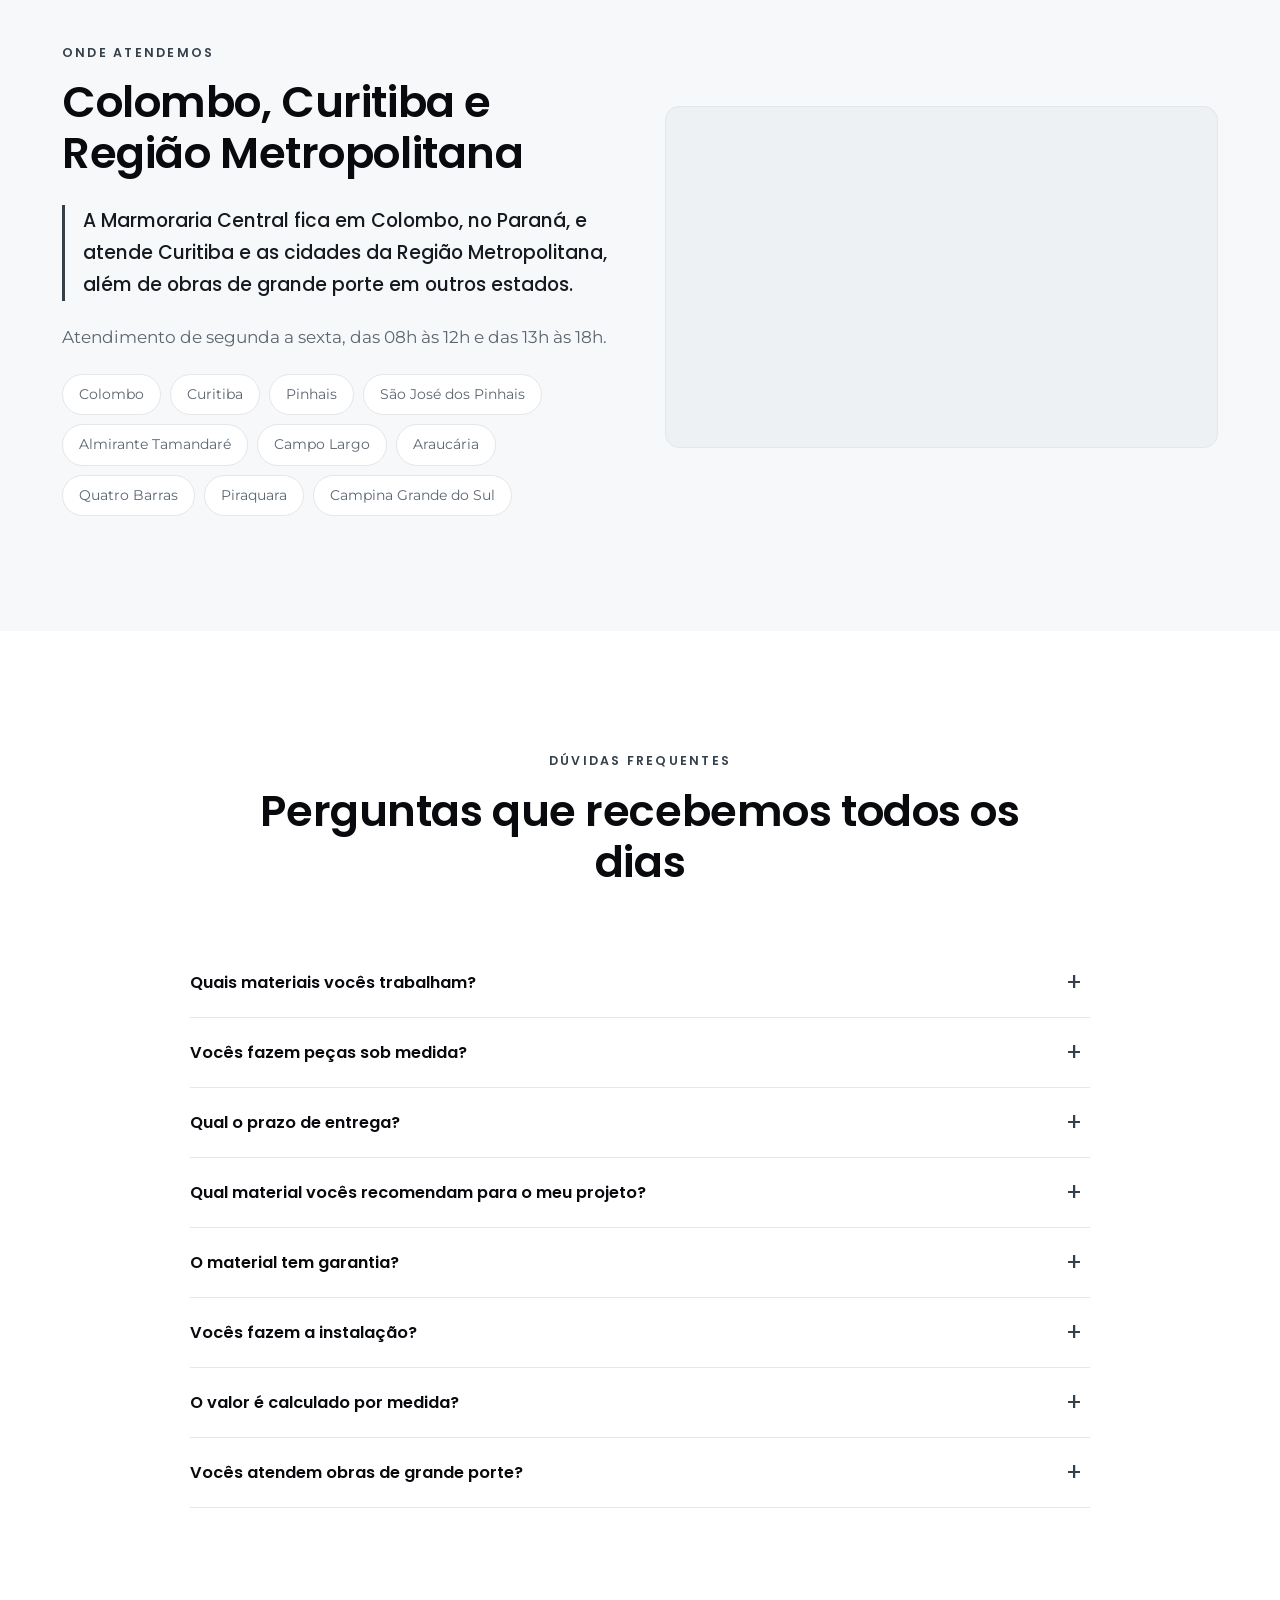
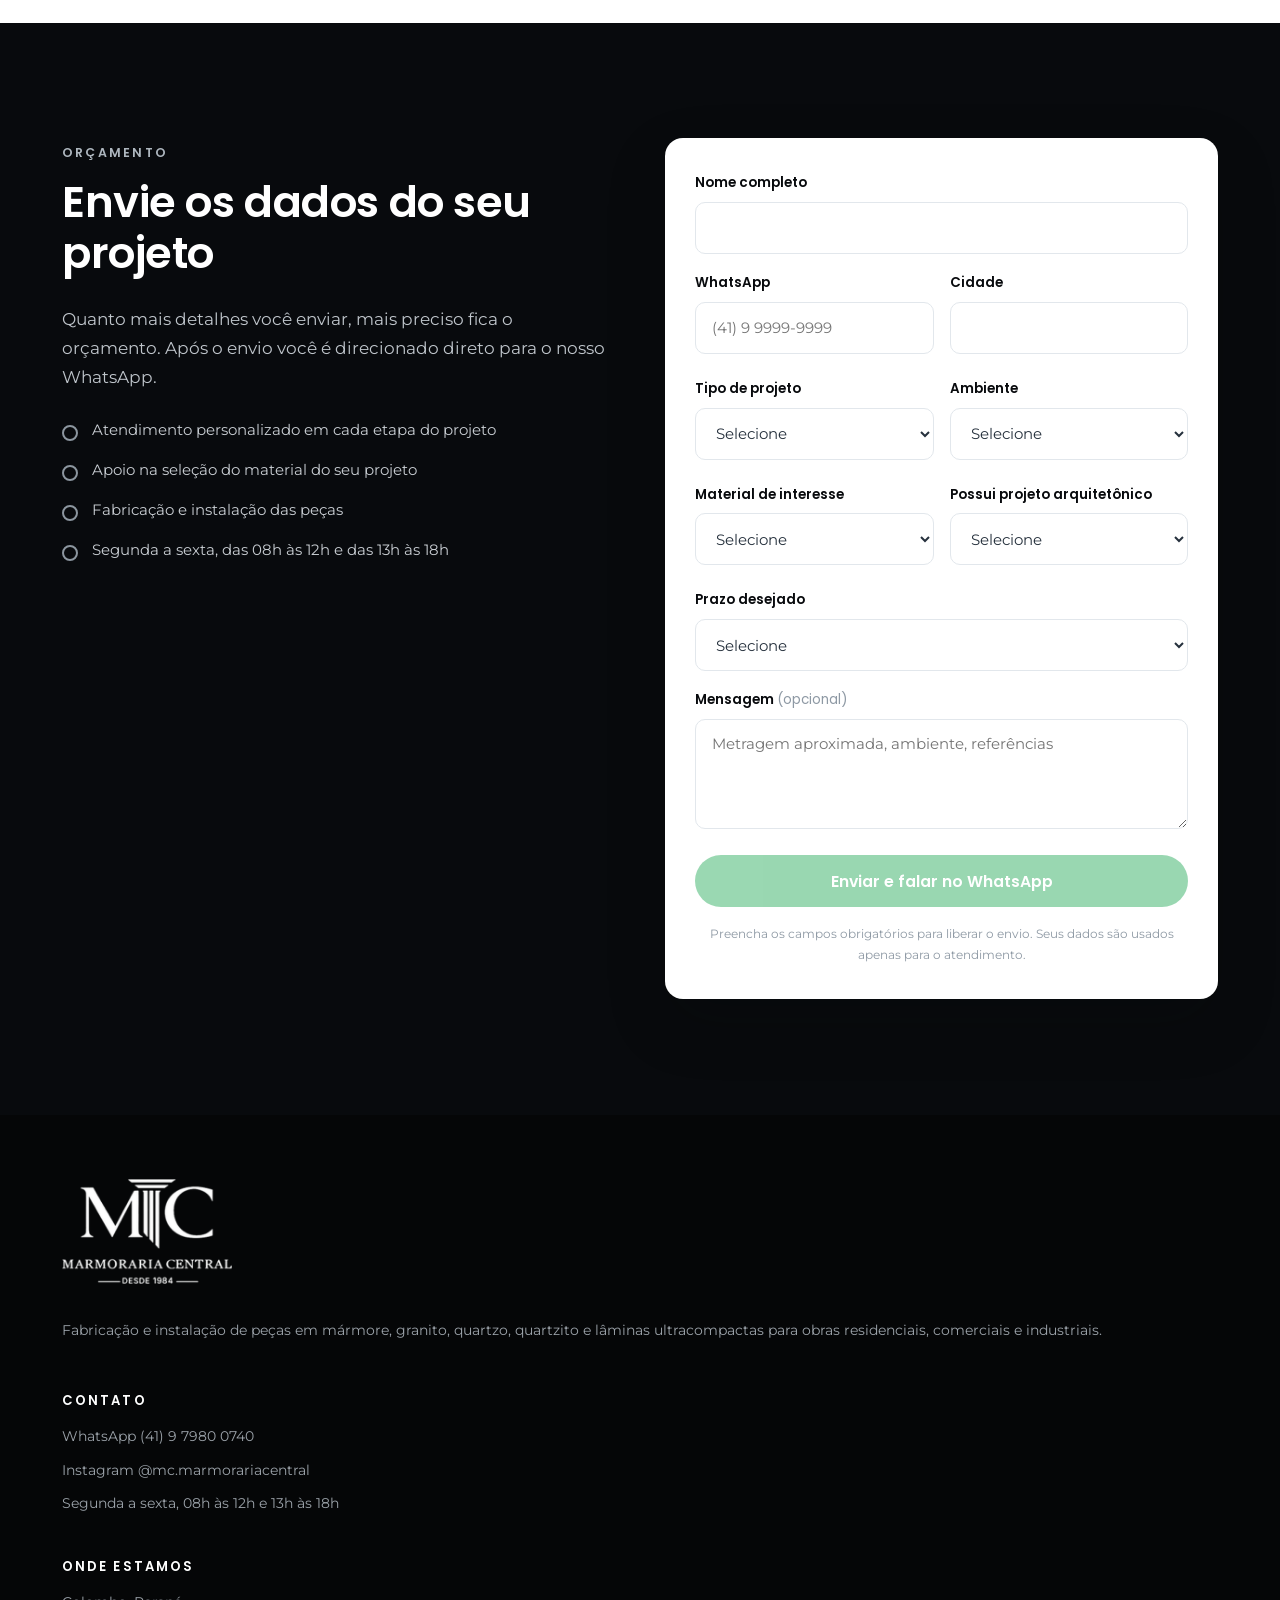
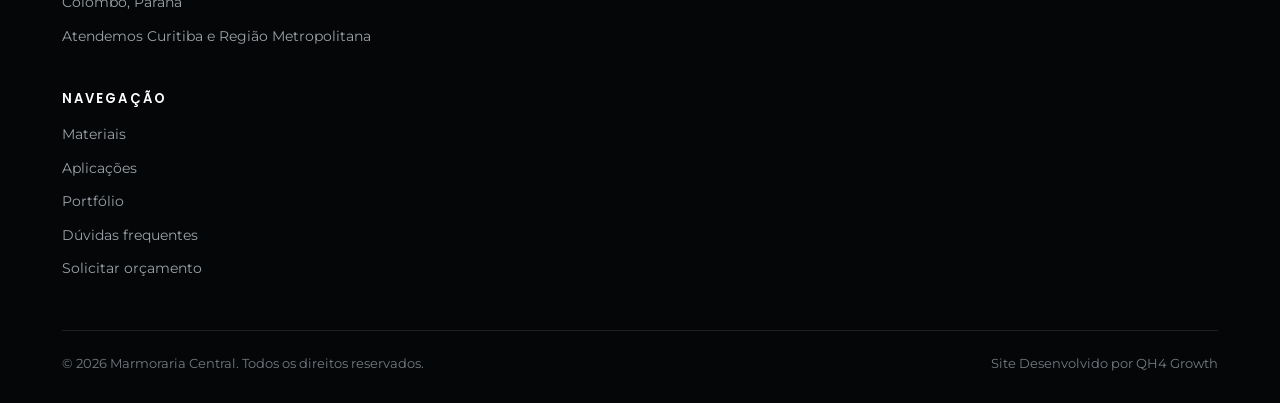
==== commit 70073313: "Add files via upload" ====
--- a/index.html
+++ b/index.html
@@ -321,11 +321,6 @@
       <div class="passo anim anim-4"><h3>Acabamento</h3><p>Investimento contínuo em tecnologia e processos, para entregar peças com precisão e acabamento superior.</p></div>
       <div class="passo anim anim-4"><h3>Instalação</h3><p>Realizamos a instalação das peças, garantindo um acabamento adequado e segurança no resultado final.</p></div>
     </div>
-
-    <div class="processo-fotos">
-      <img class="anim" src="img/proc-2.webp" alt="Bancada de cozinha em quartzito instalada com recorte para cuba e cooktop" width="1000" height="562" loading="lazy">
-      <img class="anim anim-2" src="img/proc-4.webp" alt="Bancada e frontão em quartzito instalados com nicho embutido na parede" width="1100" height="1100" loading="lazy">
-    </div>
   </div>
 </section>
 
@@ -341,9 +336,7 @@
     <div class="filtros" role="group" aria-label="Filtrar portfólio por ambiente">
       <button class="filtro" type="button" data-filtro="todos" aria-pressed="true">Todos</button>
       <button class="filtro" type="button" data-filtro="cozinha" aria-pressed="false">Cozinha</button>
-      <button class="filtro" type="button" data-filtro="banheiro" aria-pressed="false">Banheiro e lavabo</button>
       <button class="filtro" type="button" data-filtro="amplos" aria-pressed="false">Ambientes integrados</button>
-      <button class="filtro" type="button" data-filtro="detalhes" aria-pressed="false">Detalhes</button>
     </div>
 
     <div class="galeria" id="galeria" data-stagger>
@@ -356,19 +349,12 @@
       <button class="galeria__item" type="button" data-cat="cozinha"><img src="img/port-cozinha-8.webp" alt="Bancada em pedra clara com marcenaria amadeirada e cooktop embutido" width="1100" height="1955" loading="lazy"></button>
       <button class="galeria__item" type="button" data-cat="cozinha"><img src="img/port-cozinha-9.webp" alt="Detalhe de bancada em pedra clara com borda reta" width="1100" height="618" loading="lazy"></button>
       <button class="galeria__item" type="button" data-cat="cozinha"><img src="img/port-cozinha-10.webp" alt="Cozinha com bancada em pedra clara e armários cinza" width="1100" height="495" loading="lazy"></button>
-
-      <button class="galeria__item" type="button" data-cat="banheiro"><img src="img/port-banheiro-1.webp" alt="Bancada de banheiro em mármore branco com duas cubas esculpidas" width="1100" height="495" loading="lazy"></button>
-      <button class="galeria__item" type="button" data-cat="banheiro"><img src="img/port-banheiro-2.webp" alt="Bancada dupla de lavabo em mármore com veios suaves" width="1100" height="495" loading="lazy"></button>
-      <button class="galeria__item" type="button" data-cat="banheiro"><img src="img/port-banheiro-3.webp" alt="Cuba esculpida em mármore branco instalada em lavabo" width="1100" height="495" loading="lazy"></button>
-      <button class="galeria__item" type="button" data-cat="banheiro"><img src="img/port-banheiro-4.webp" alt="Bancada de lavabo em mármore com cuba integrada" width="1100" height="495" loading="lazy"></button>
+      <button class="galeria__item" type="button" data-cat="cozinha"><img src="img/port-cozinha-11.webp" alt="Copa com bancada, frontão e revestimento de parede em quartzito claro" width="1100" height="1100" loading="lazy"></button>
 
       <button class="galeria__item" type="button" data-cat="amplos"><img src="img/port-amplos-1.webp" alt="Sala e cozinha integradas com ilha central em pedra clara" width="1100" height="1375" loading="lazy"></button>
       <button class="galeria__item" type="button" data-cat="amplos"><img src="img/port-amplos-2.webp" alt="Painel de parede em quartzito integrando sala e circulação" width="1100" height="1462" loading="lazy"></button>
-      <button class="galeria__item" type="button" data-cat="amplos"><img src="img/port-amplos-3.webp" alt="Ambiente integrado com ilha em pedra clara e iluminação embutida" width="1100" height="827" loading="lazy"></button>
-      <button class="galeria__item" type="button" data-cat="amplos"><img src="img/port-amplos-4.webp" alt="Cozinha ampla com ilha central em pedra clara e piso porcelanato" width="1100" height="825" loading="lazy"></button>
-
-      <button class="galeria__item" type="button" data-cat="detalhes"><img src="img/port-detalhes-1.webp" alt="Detalhe de cuba esculpida em pedra com frontão iluminado" width="1100" height="825" loading="lazy"></button>
-      <button class="galeria__item" type="button" data-cat="detalhes"><img src="img/port-detalhes-2.webp" alt="Detalhe de encontro em meia esquadria em ilha de pedra clara" width="1100" height="495" loading="lazy"></button>
+      <button class="galeria__item" type="button" data-cat="amplos"><img src="img/port-amplos-5.webp" alt="Cozinha integrada com ilha em granito preto e adega embutida" width="1100" height="1375" loading="lazy"></button>
+      <button class="galeria__item" type="button" data-cat="amplos"><img src="img/port-amplos-6.webp" alt="Cozinha em L com bancada, frontão e ilha em quartzito cinza" width="1100" height="619" loading="lazy"></button>
     </div>
 
     <div style="text-align:center;margin-top:40px" class="anim">
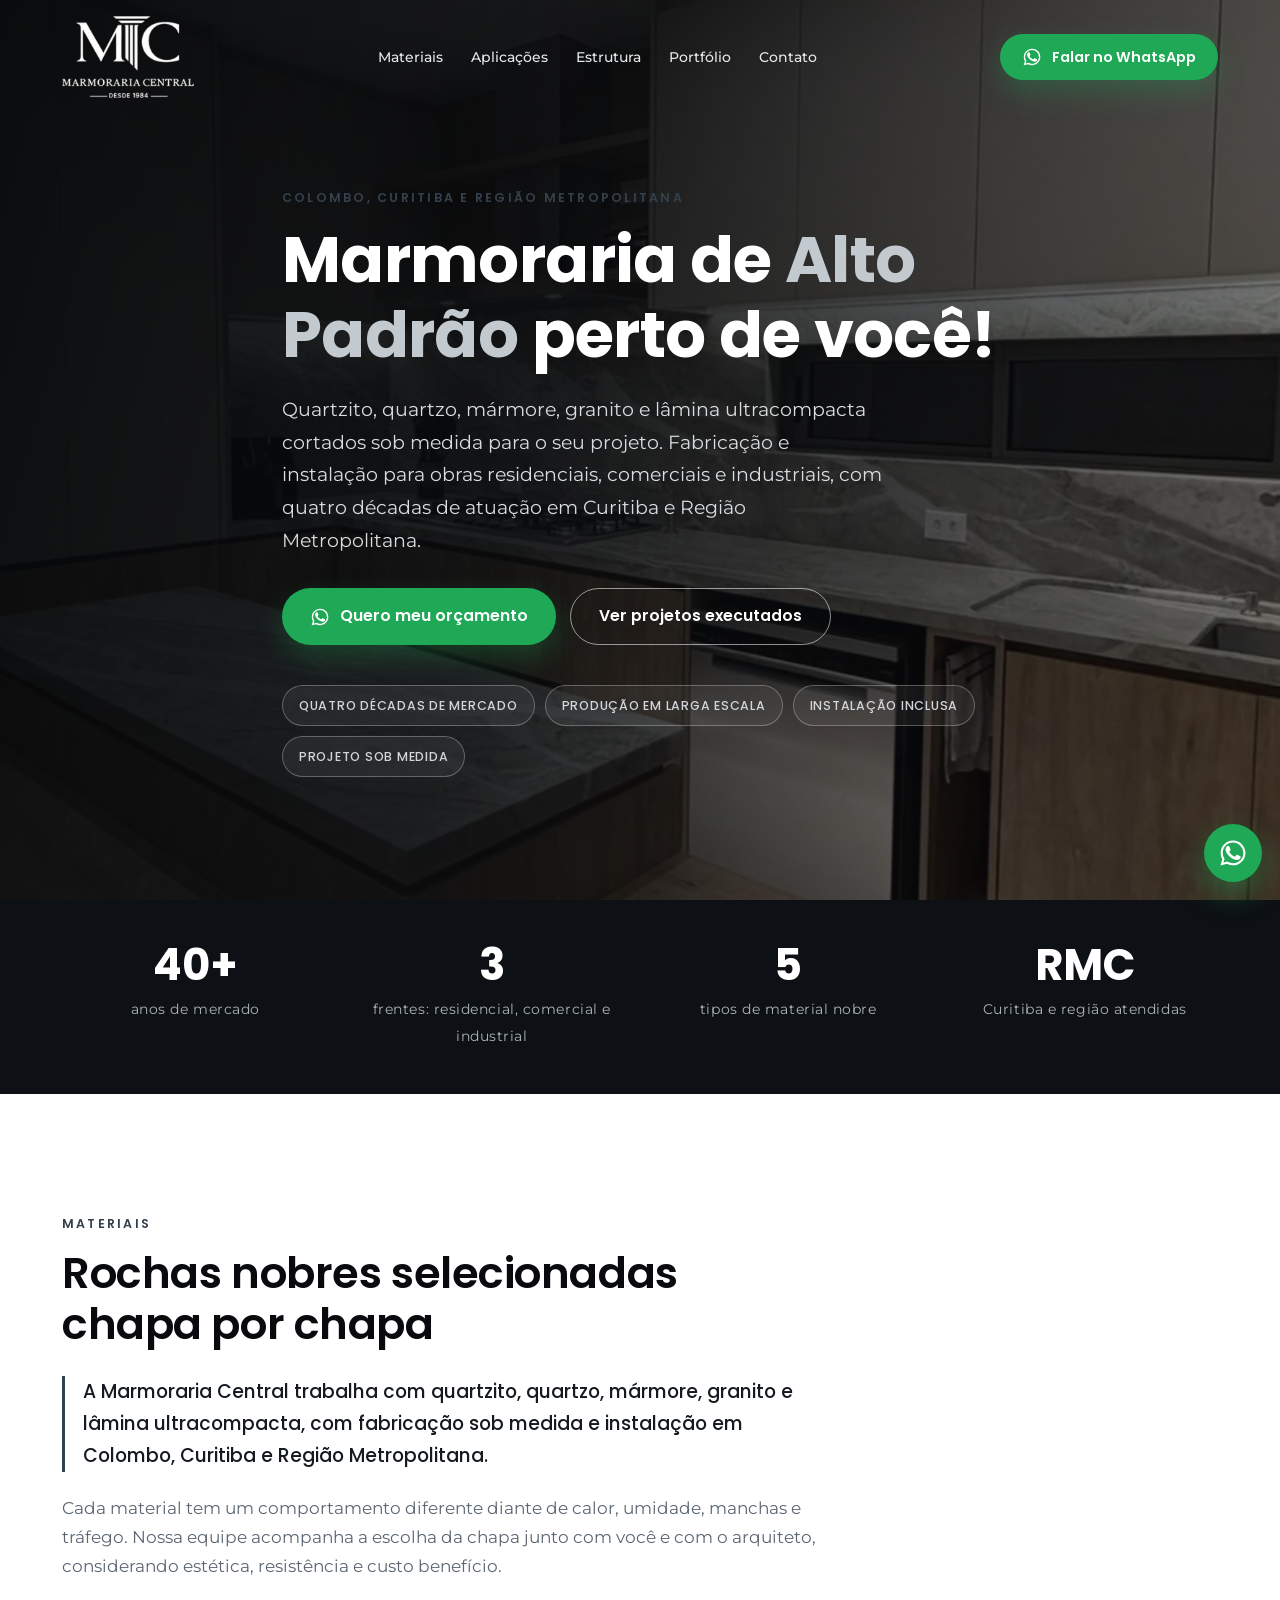
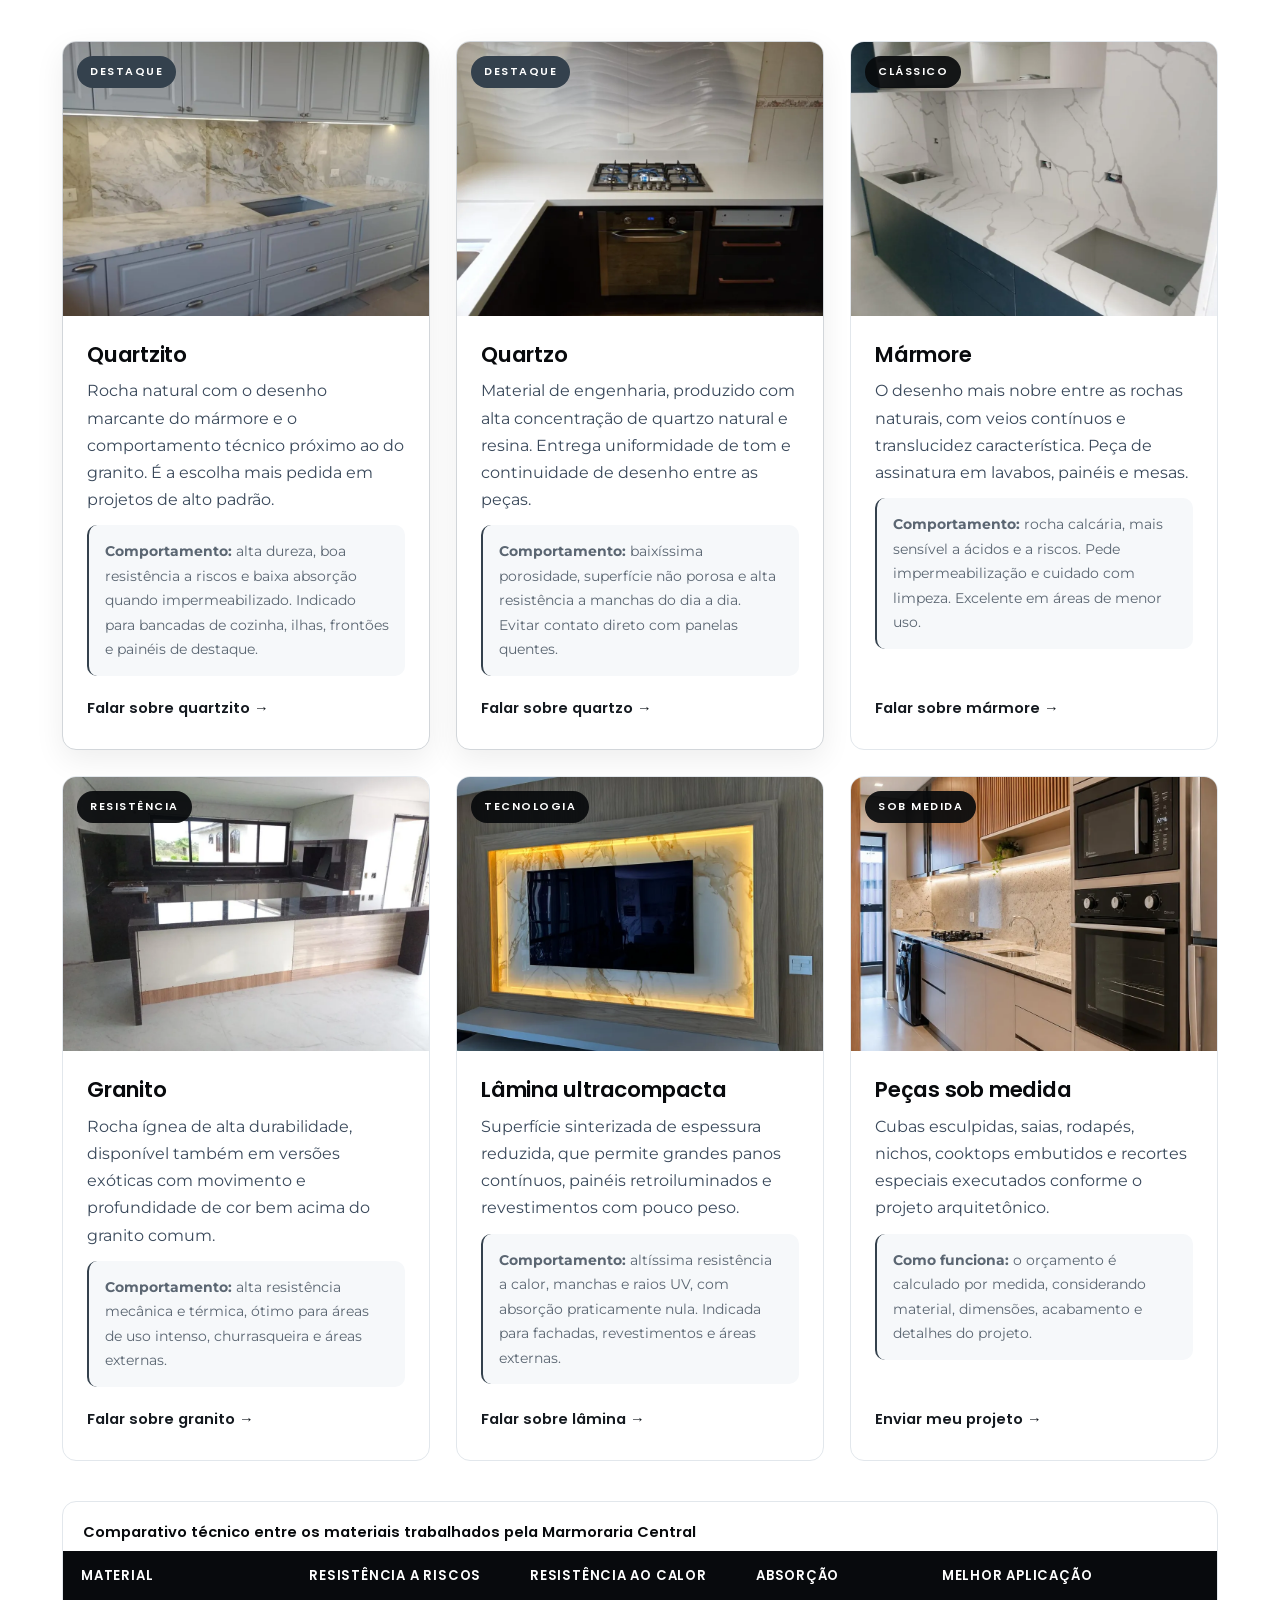
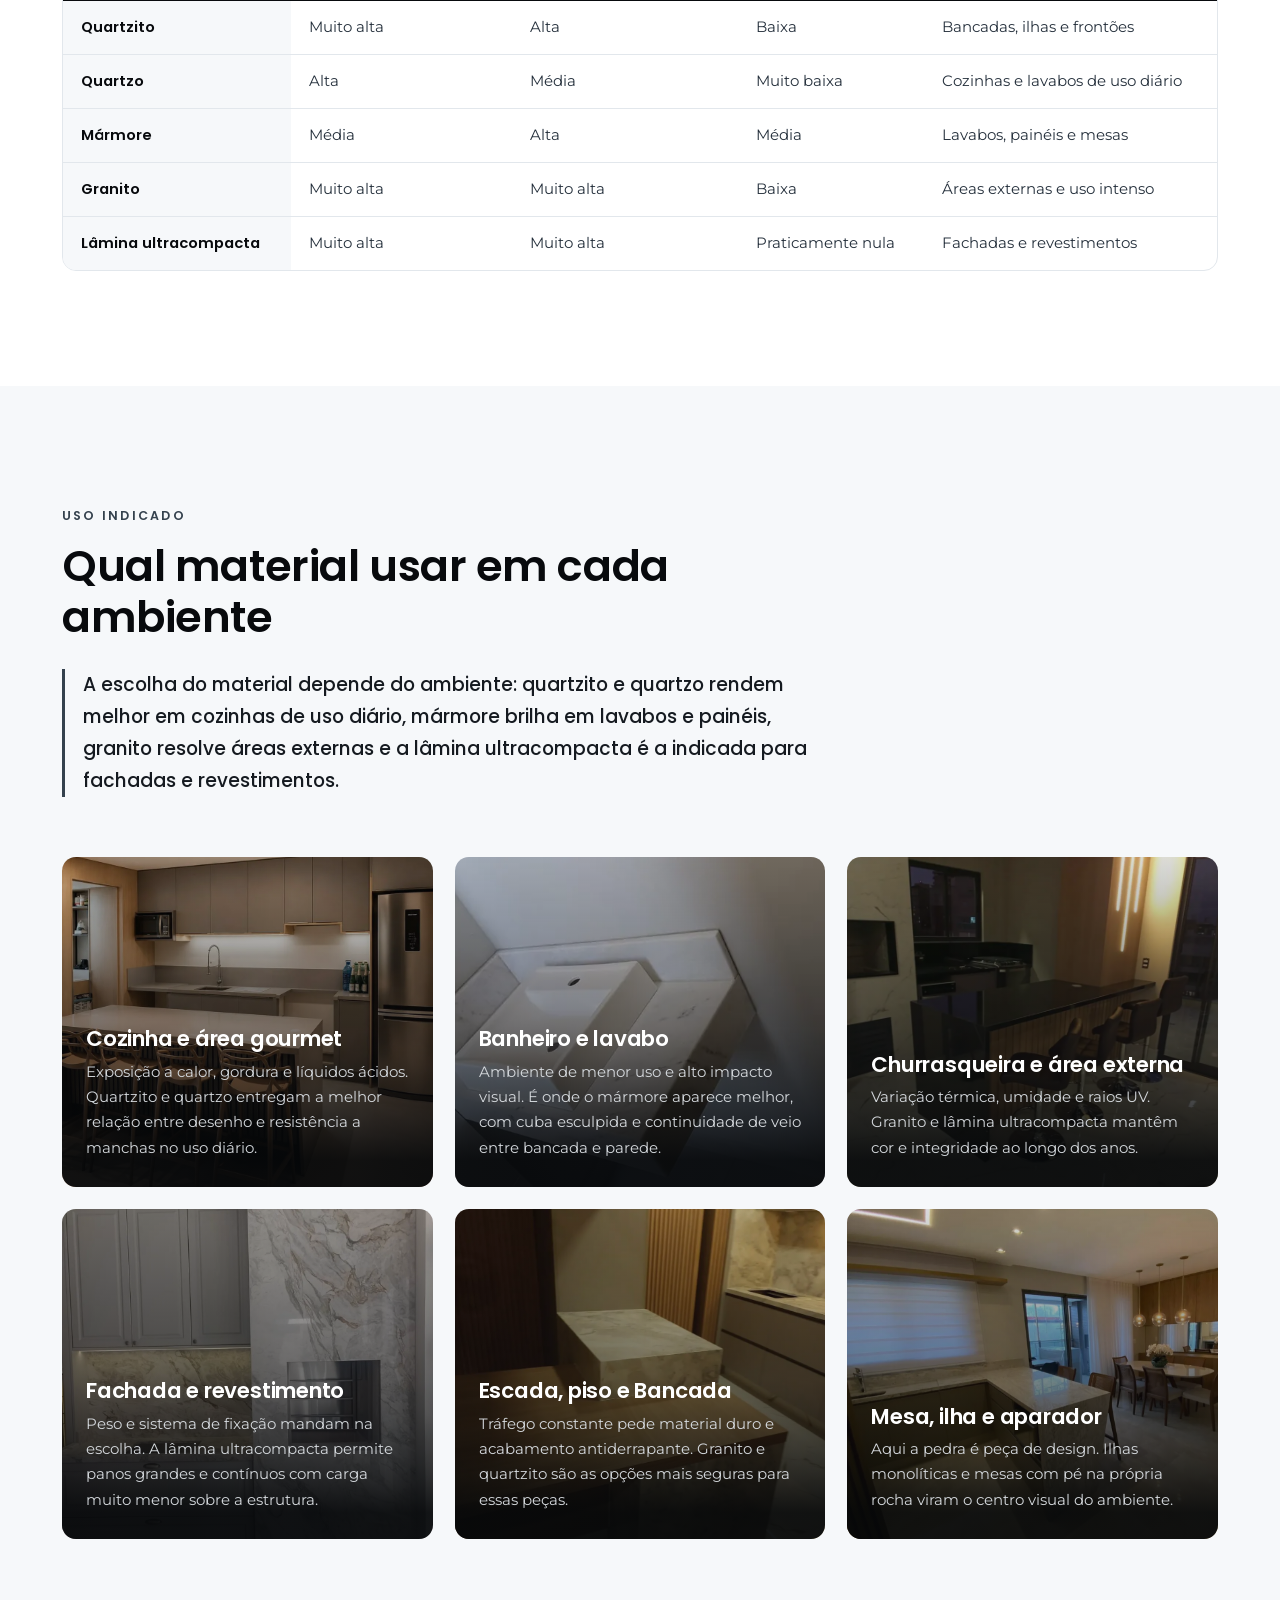
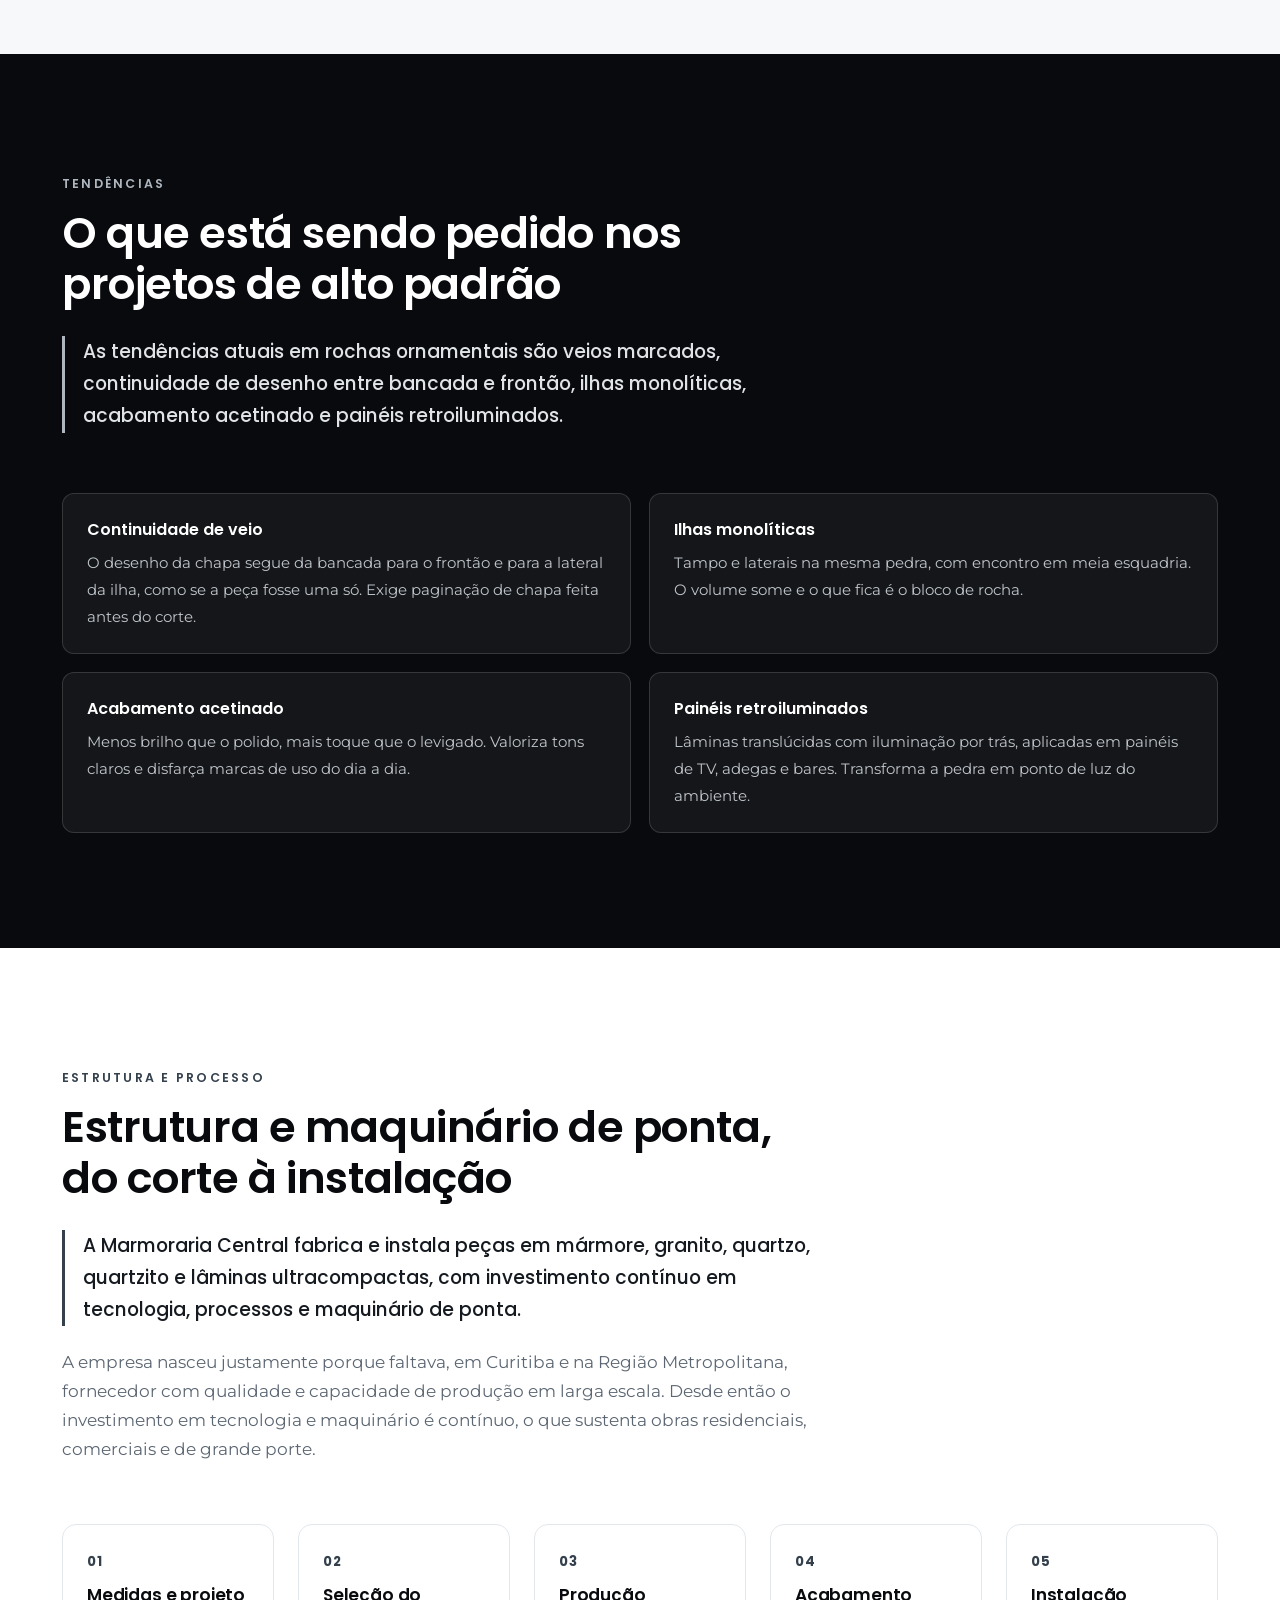
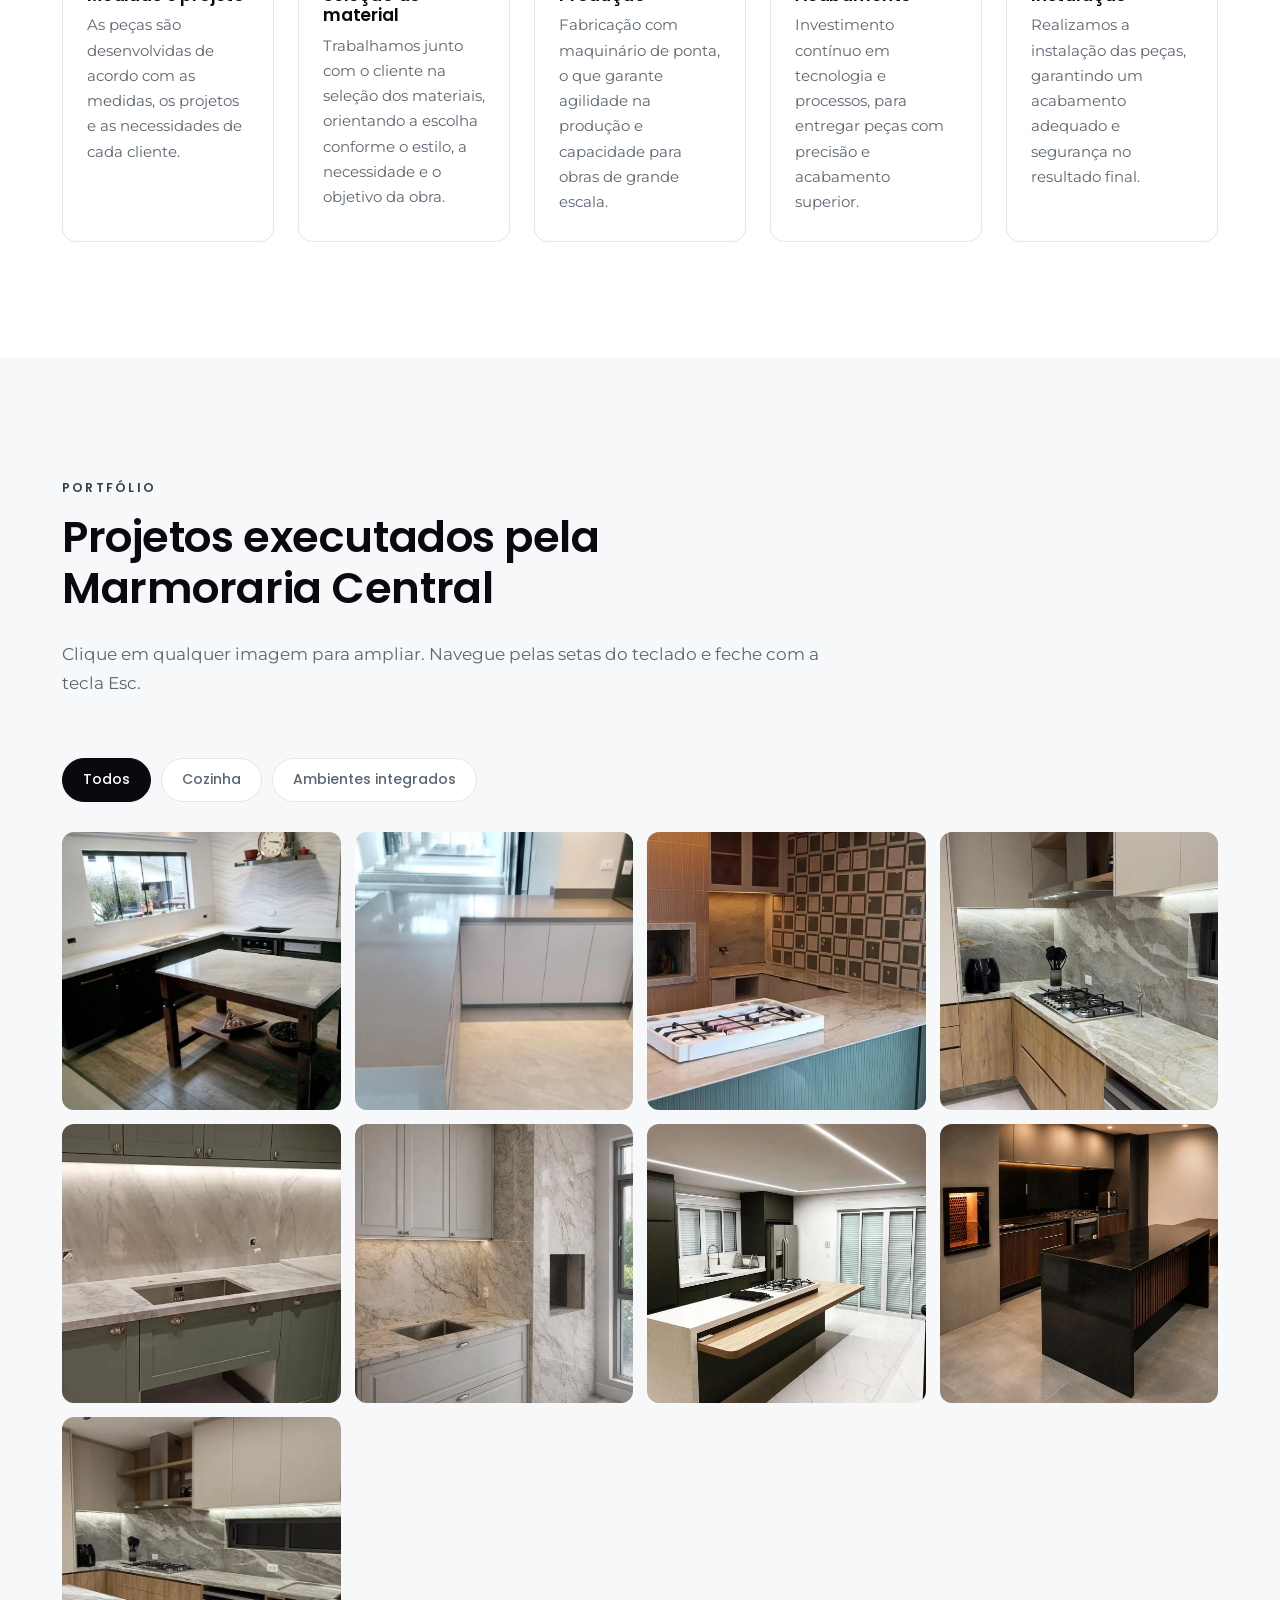
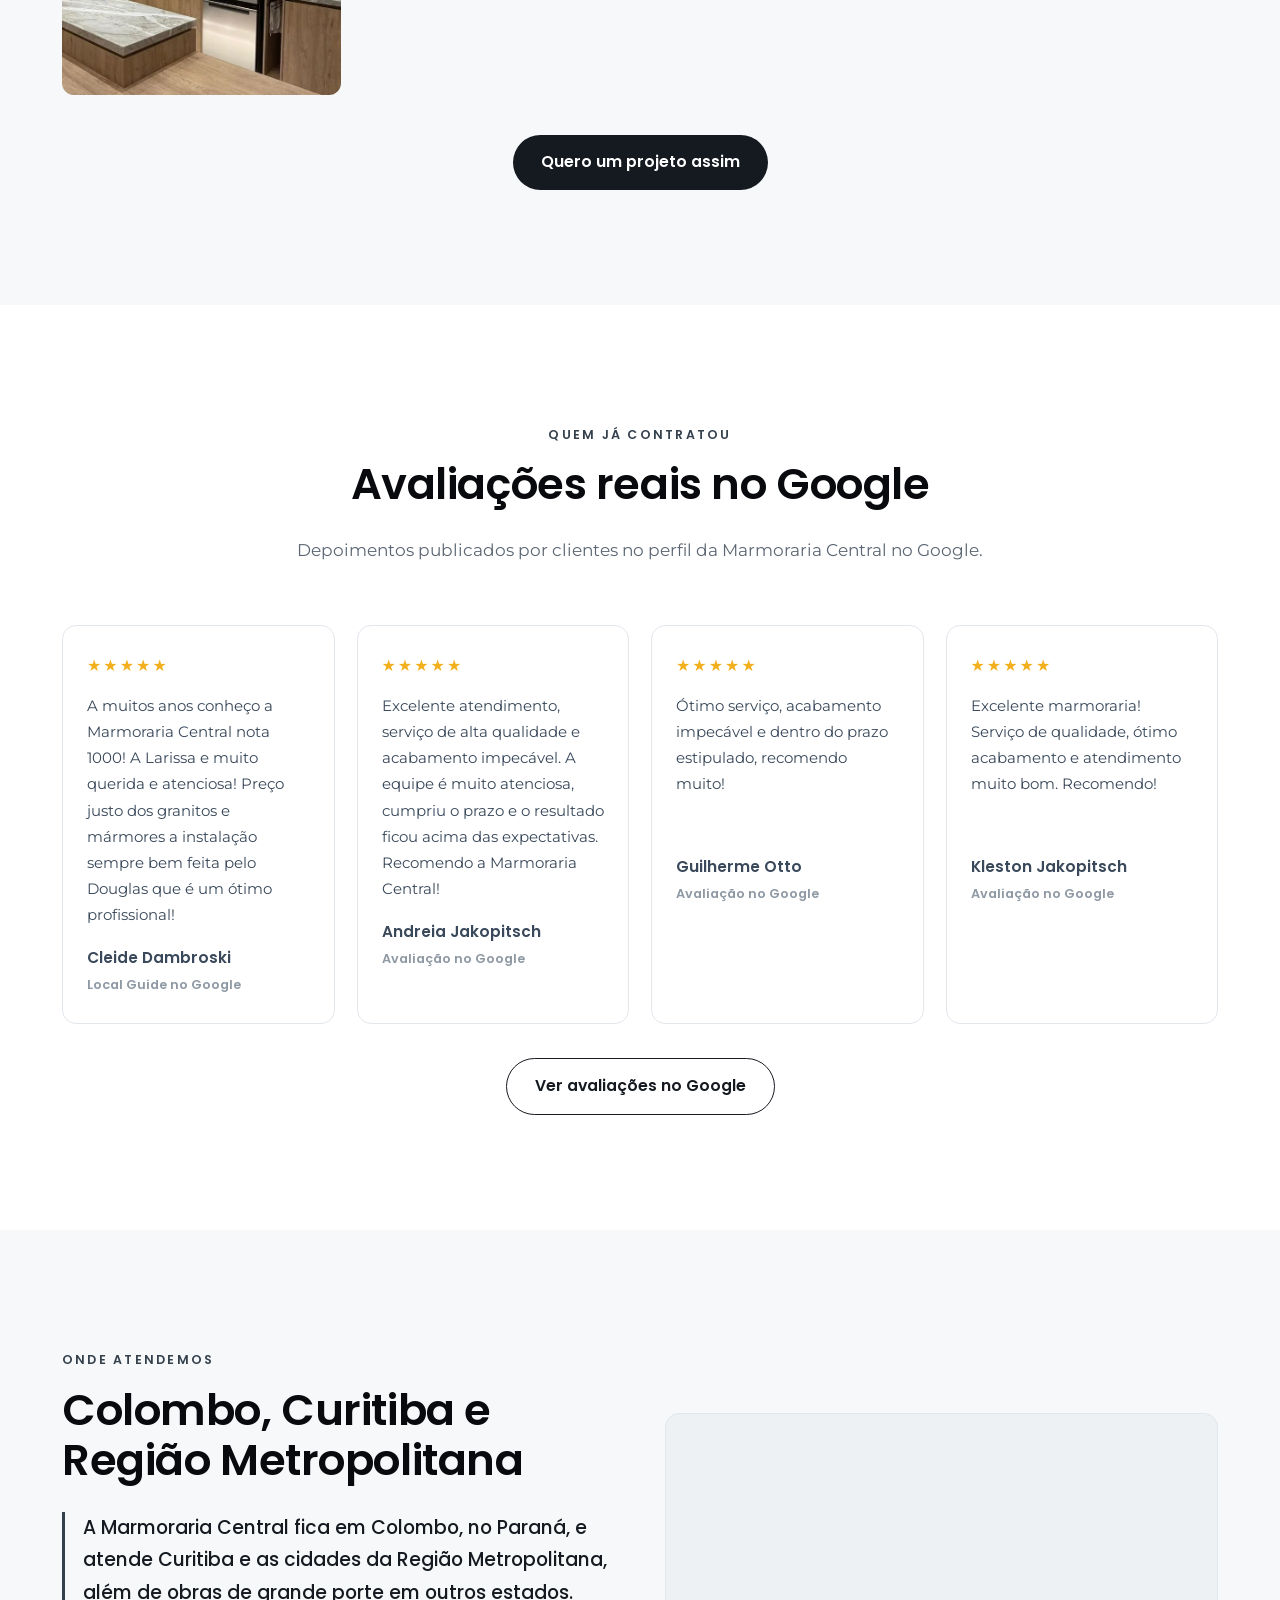
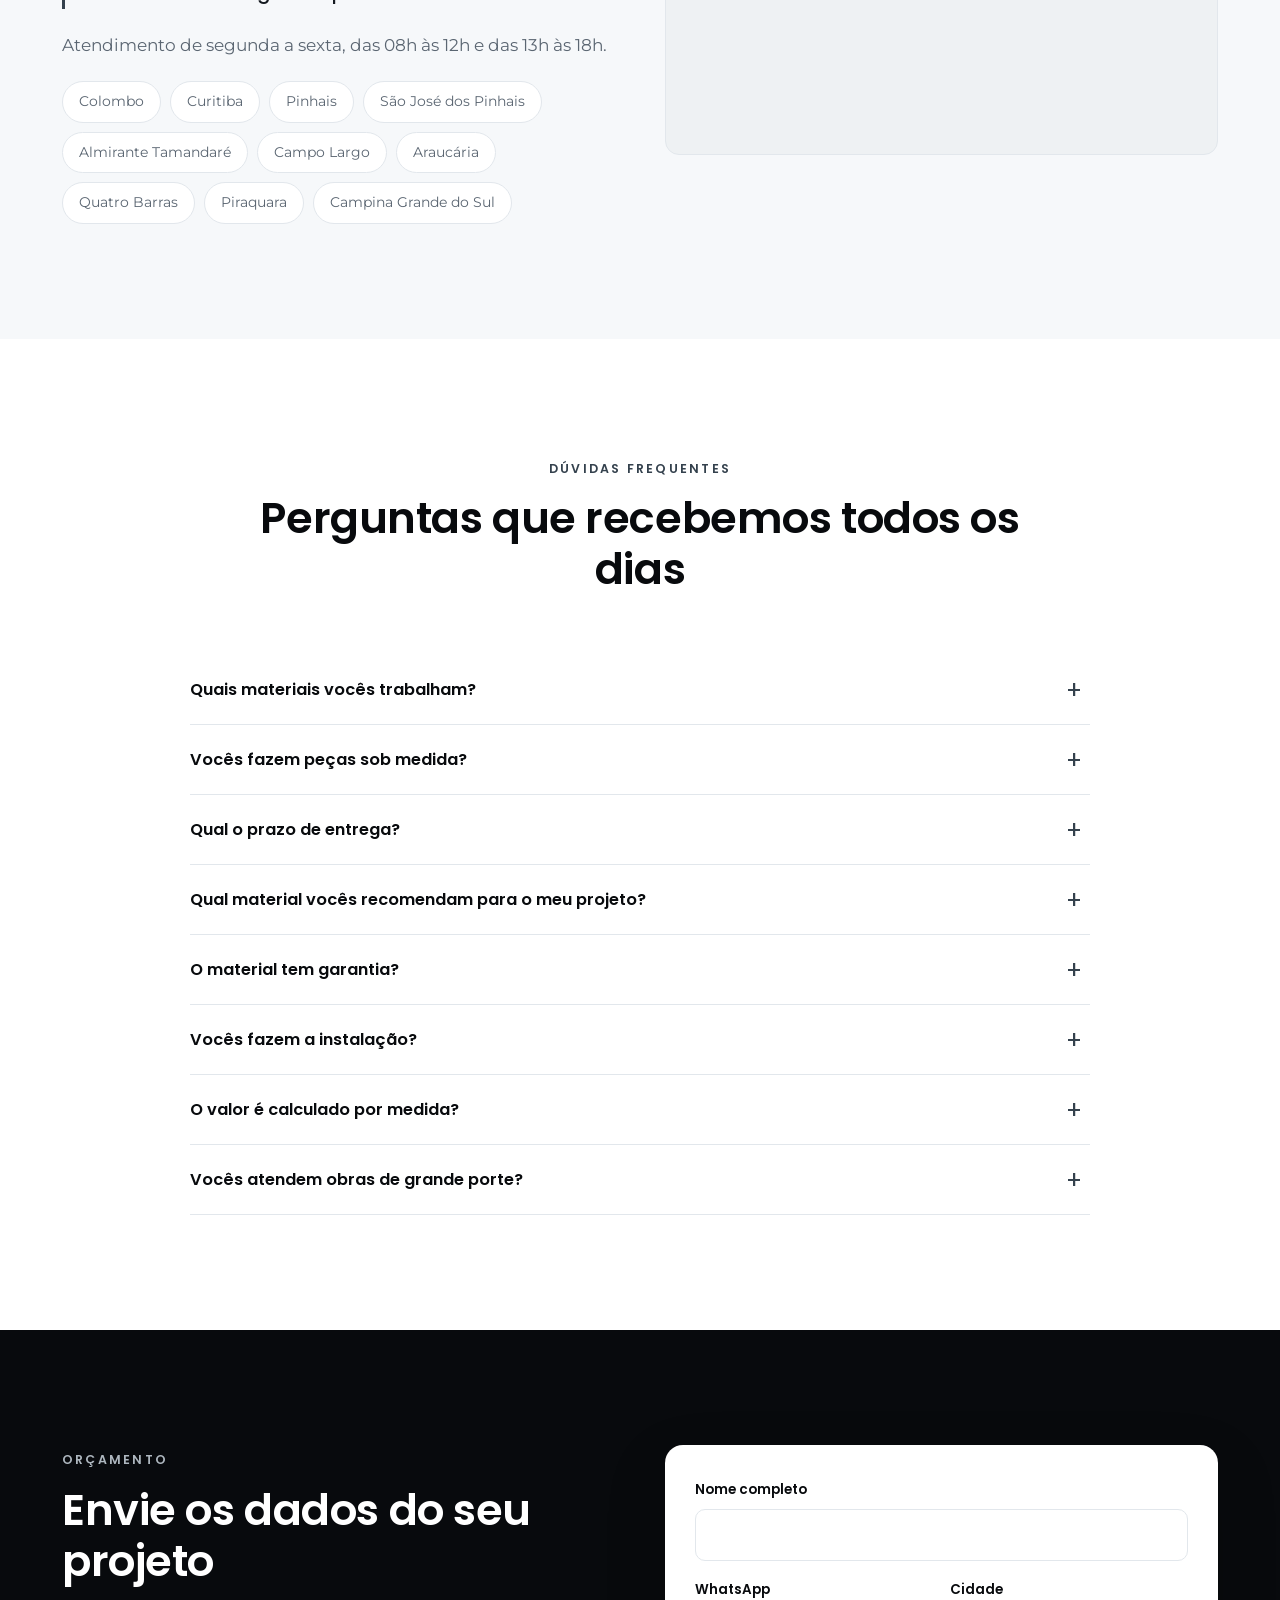
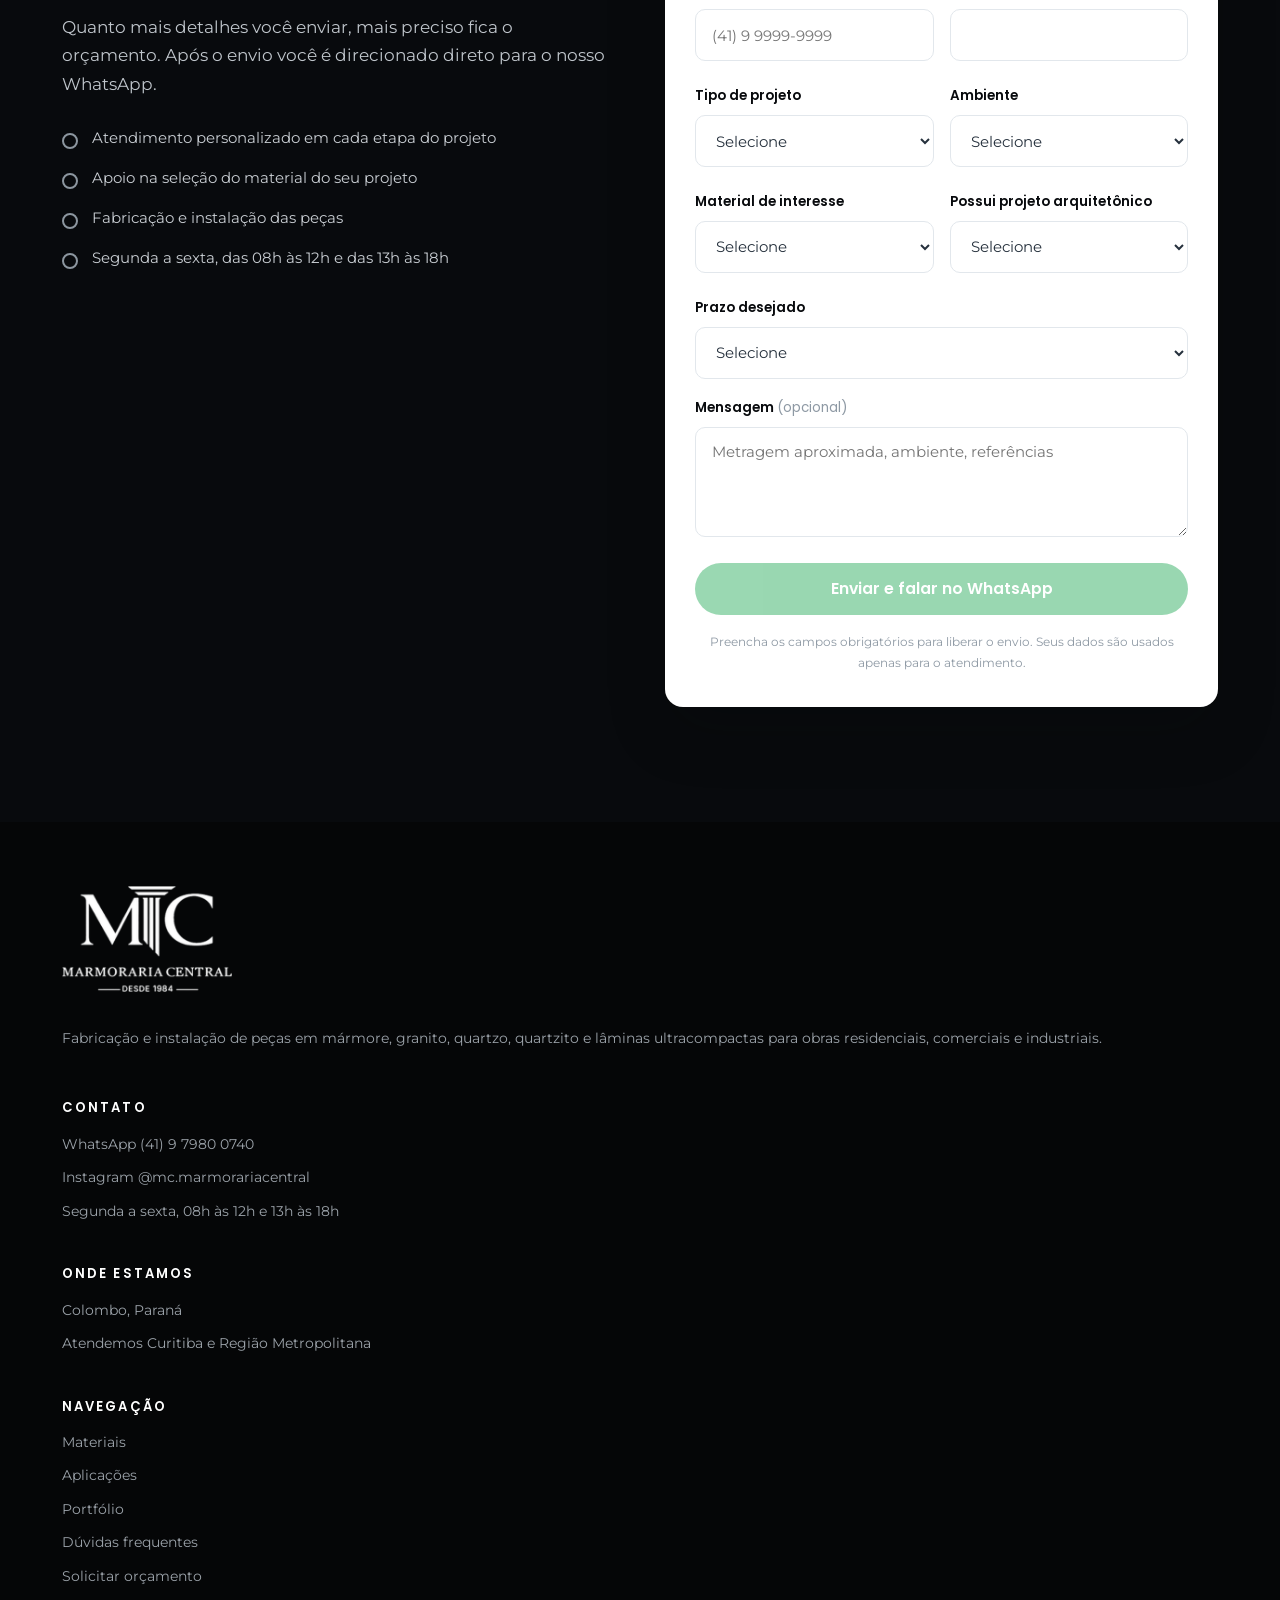
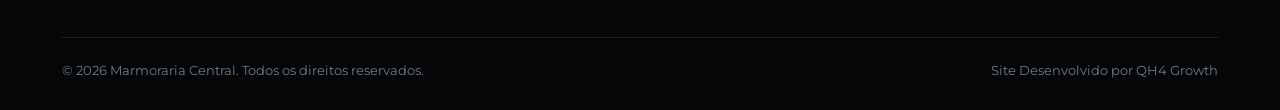
==== commit 0c255718: "Add files via upload" ====
--- a/index.html
+++ b/index.html
@@ -340,19 +340,14 @@
     </div>
 
     <div class="galeria" id="galeria" data-stagger>
-      <button class="galeria__item" type="button" data-cat="cozinha"><img src="img/port-cozinha-1.webp" alt="Cozinha com bancada em mármore claro e marcenaria escura" width="1100" height="825" loading="lazy"></button>
       <button class="galeria__item" type="button" data-cat="cozinha"><img src="img/port-cozinha-2.webp" alt="Bancada em pedra clara com frontão contínuo e vista para janela" width="1100" height="825" loading="lazy"></button>
       <button class="galeria__item" type="button" data-cat="cozinha"><img src="img/port-cozinha-3.webp" alt="Bancada cinza com marcenaria clara em cozinha integrada" width="1100" height="825" loading="lazy"></button>
       <button class="galeria__item" type="button" data-cat="cozinha"><img src="img/port-cozinha-5.webp" alt="Bancada em quartzito com armários verdes e iluminação embutida" width="1100" height="495" loading="lazy"></button>
-      <button class="galeria__item" type="button" data-cat="cozinha"><img src="img/port-cozinha-6.webp" alt="Cozinha com bancada e frontão em quartzito de veios dourados" width="1100" height="1462" loading="lazy"></button>
-      <button class="galeria__item" type="button" data-cat="cozinha"><img src="img/port-cozinha-7.webp" alt="Cozinha em L com bancada em quartzito e cuba dupla" width="1100" height="1375" loading="lazy"></button>
       <button class="galeria__item" type="button" data-cat="cozinha"><img src="img/port-cozinha-8.webp" alt="Bancada em pedra clara com marcenaria amadeirada e cooktop embutido" width="1100" height="1955" loading="lazy"></button>
-      <button class="galeria__item" type="button" data-cat="cozinha"><img src="img/port-cozinha-9.webp" alt="Detalhe de bancada em pedra clara com borda reta" width="1100" height="618" loading="lazy"></button>
       <button class="galeria__item" type="button" data-cat="cozinha"><img src="img/port-cozinha-10.webp" alt="Cozinha com bancada em pedra clara e armários cinza" width="1100" height="495" loading="lazy"></button>
       <button class="galeria__item" type="button" data-cat="cozinha"><img src="img/port-cozinha-11.webp" alt="Copa com bancada, frontão e revestimento de parede em quartzito claro" width="1100" height="1100" loading="lazy"></button>
 
       <button class="galeria__item" type="button" data-cat="amplos"><img src="img/port-amplos-1.webp" alt="Sala e cozinha integradas com ilha central em pedra clara" width="1100" height="1375" loading="lazy"></button>
-      <button class="galeria__item" type="button" data-cat="amplos"><img src="img/port-amplos-2.webp" alt="Painel de parede em quartzito integrando sala e circulação" width="1100" height="1462" loading="lazy"></button>
       <button class="galeria__item" type="button" data-cat="amplos"><img src="img/port-amplos-5.webp" alt="Cozinha integrada com ilha em granito preto e adega embutida" width="1100" height="1375" loading="lazy"></button>
       <button class="galeria__item" type="button" data-cat="amplos"><img src="img/port-amplos-6.webp" alt="Cozinha em L com bancada, frontão e ilha em quartzito cinza" width="1100" height="619" loading="lazy"></button>
     </div>
